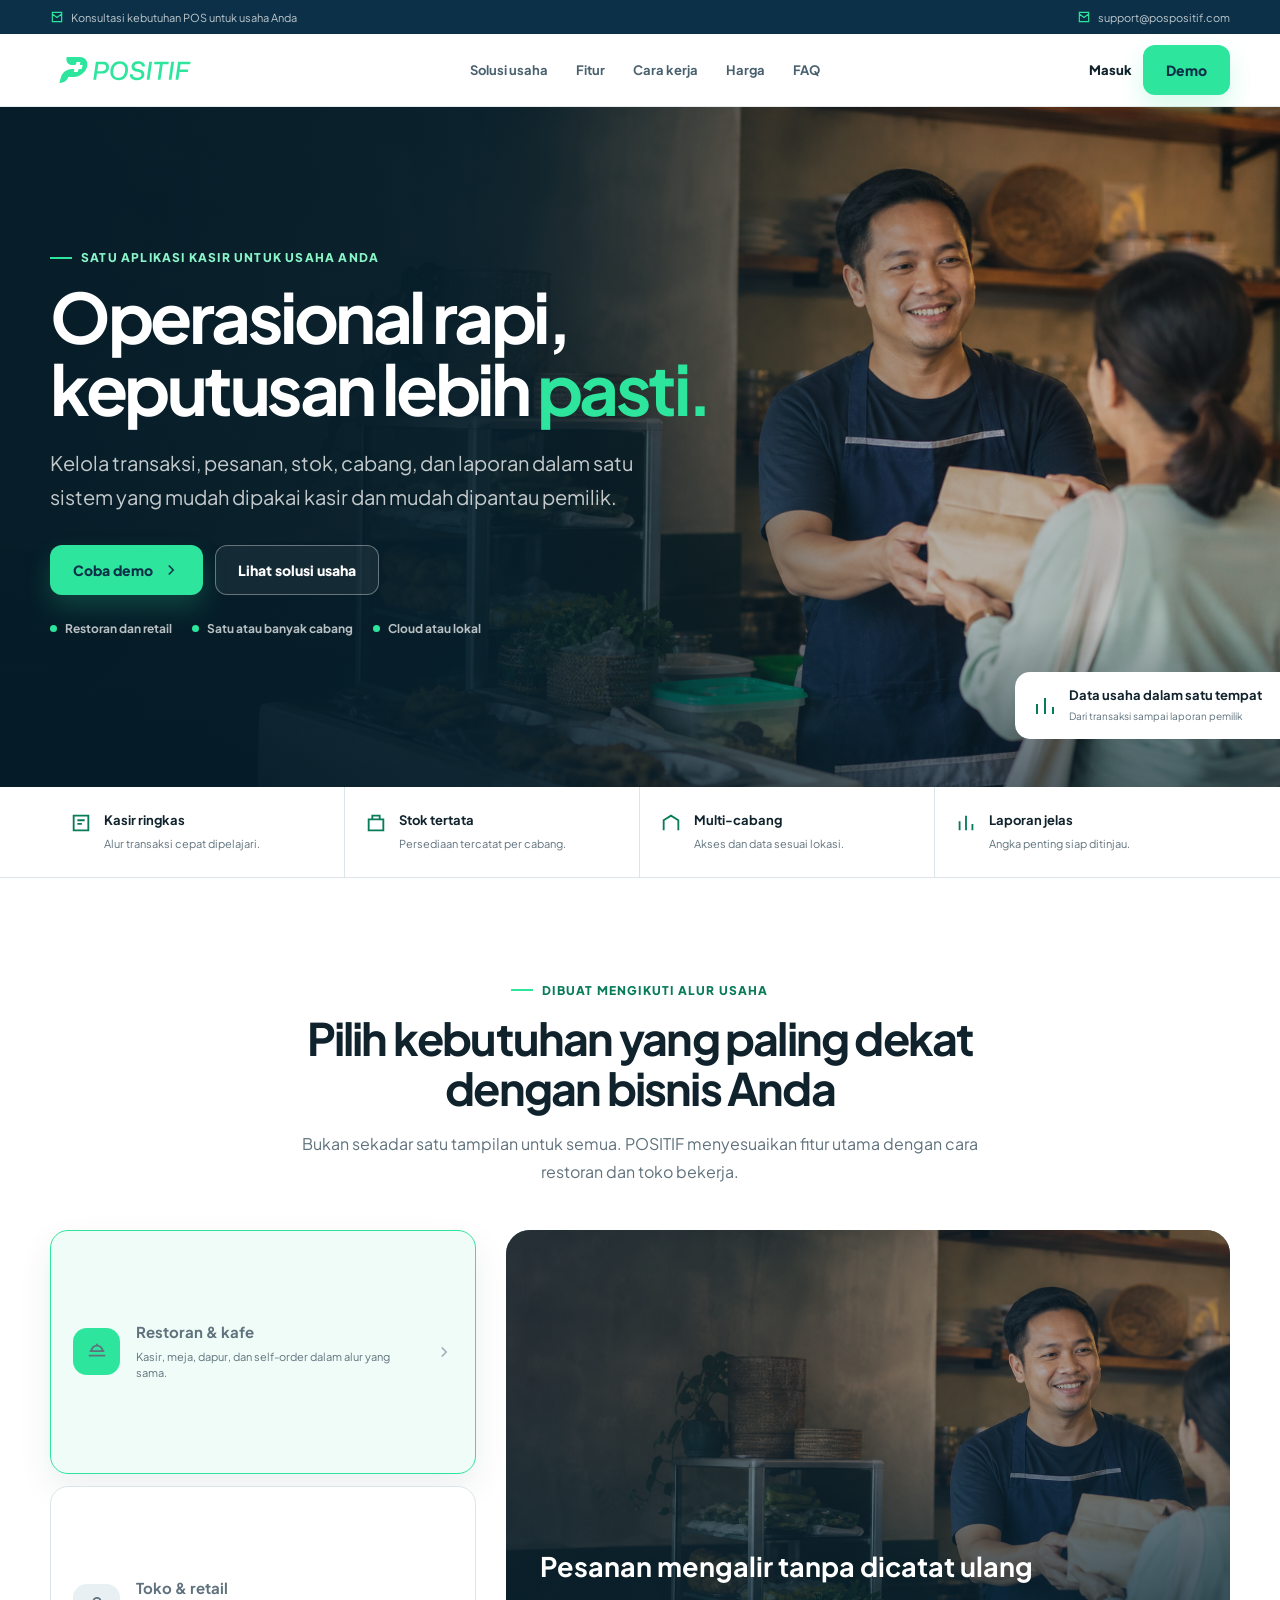
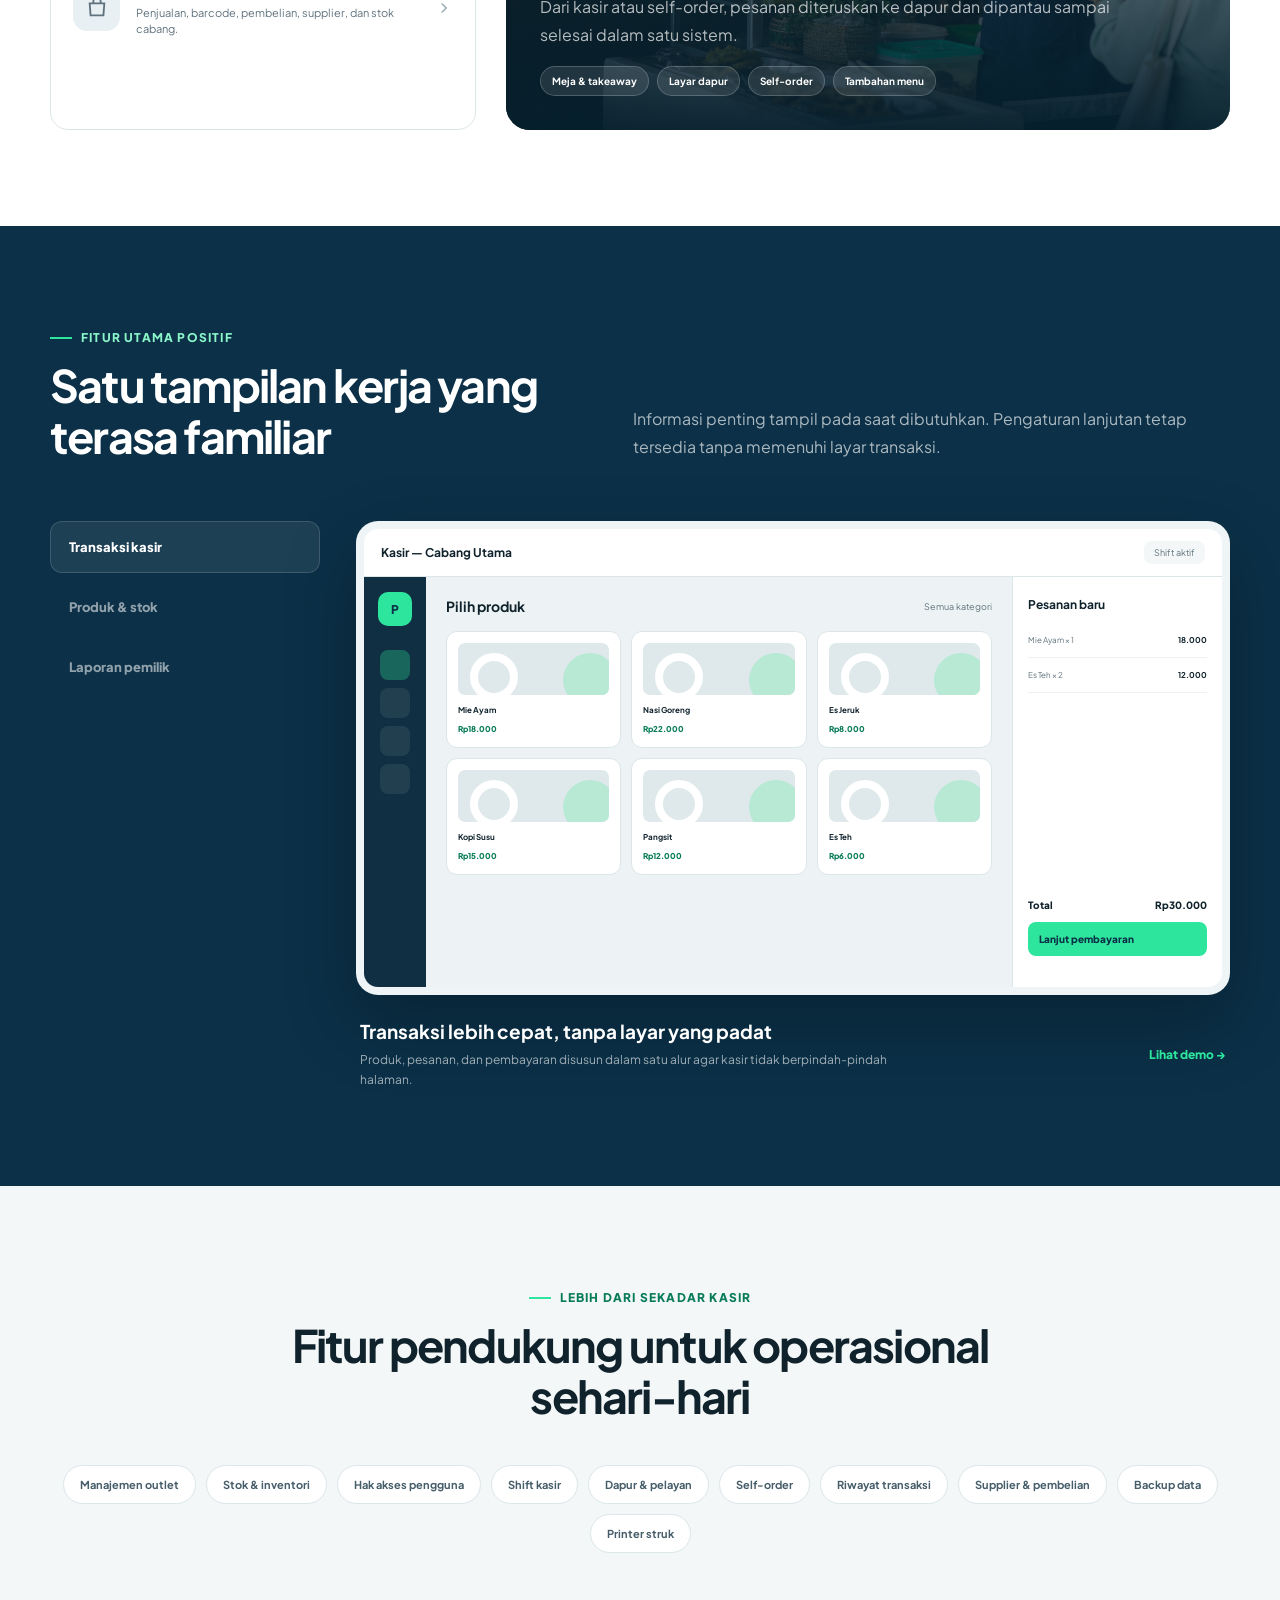
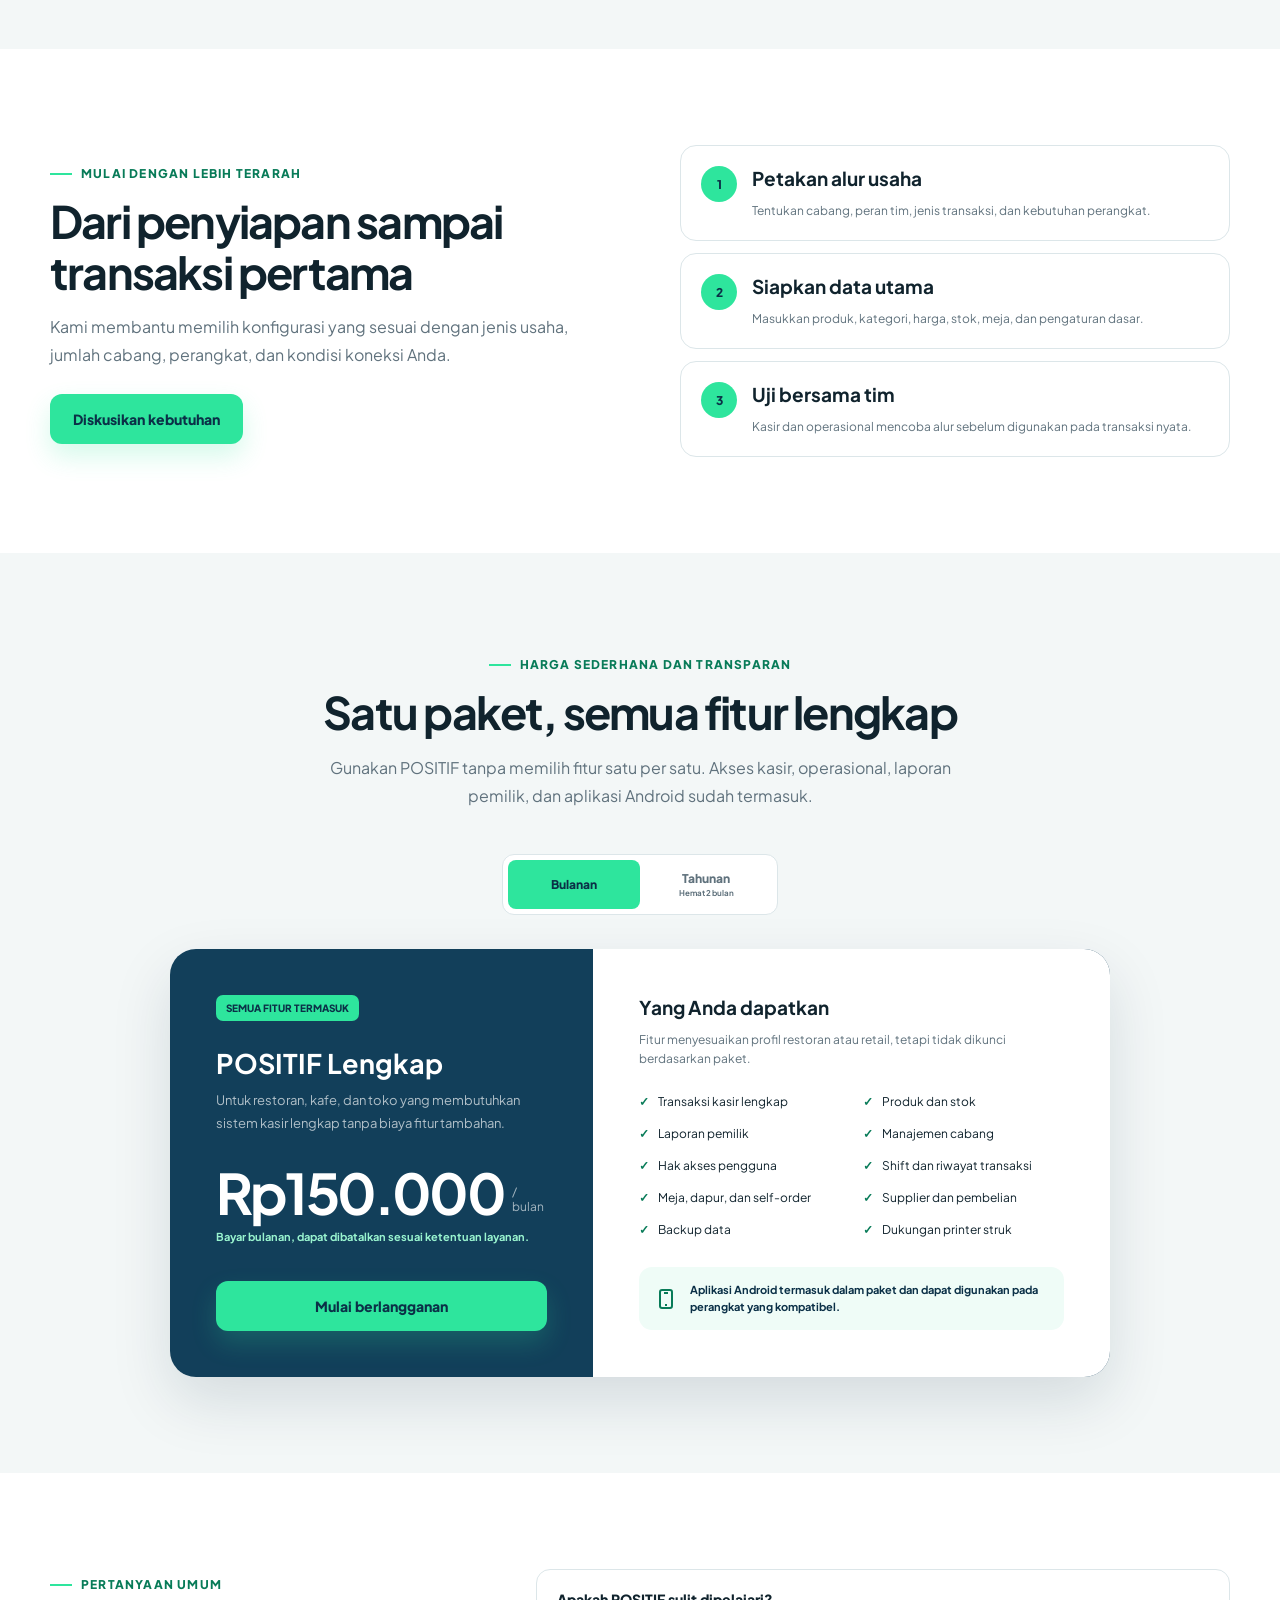
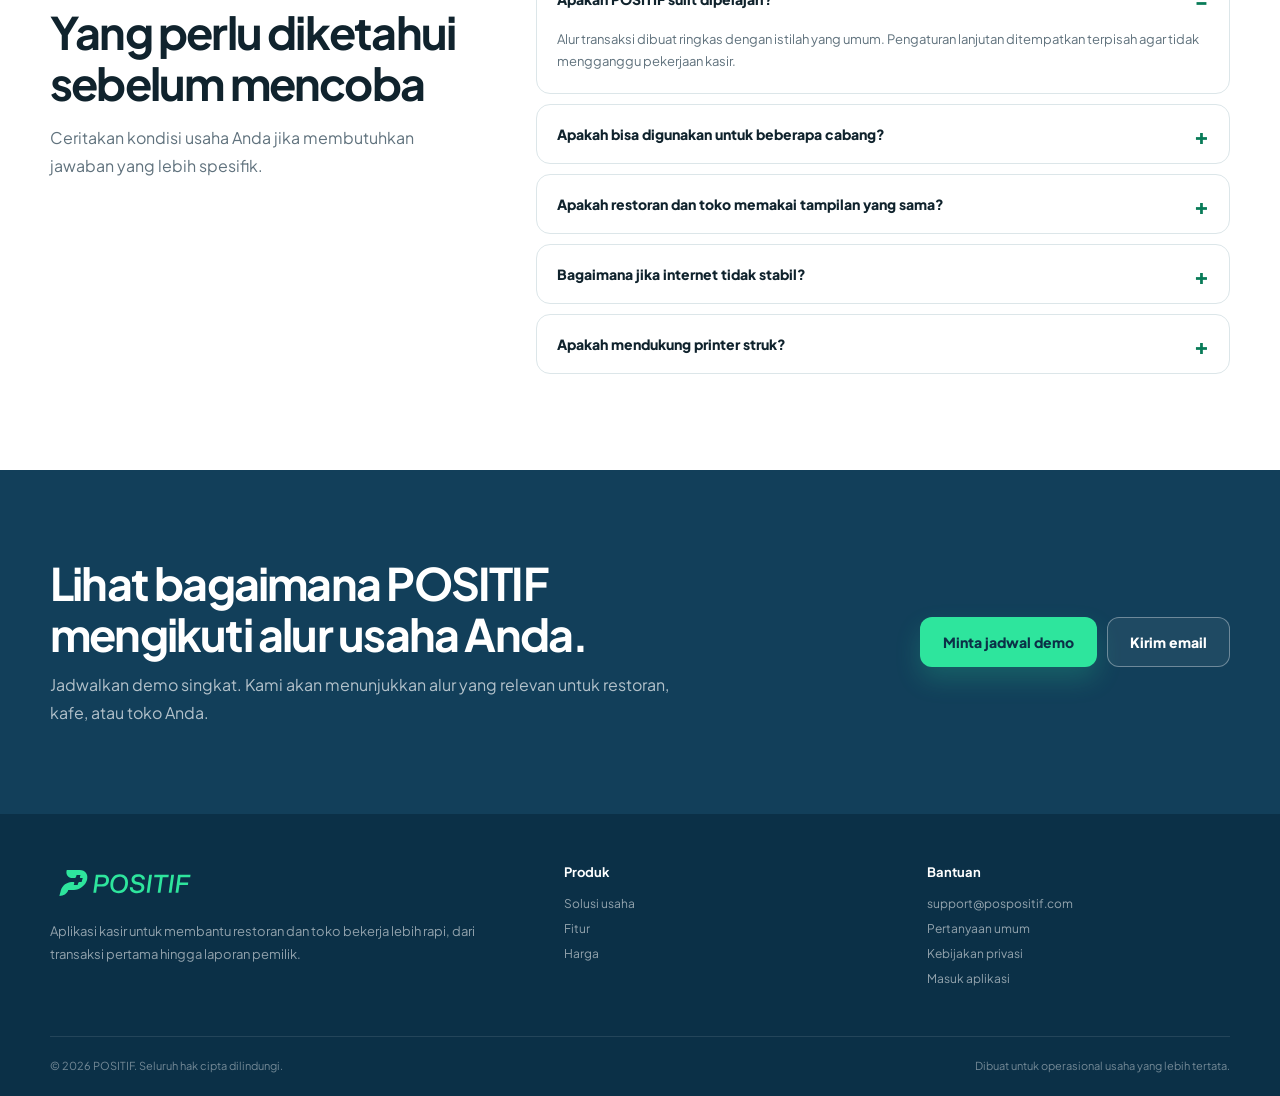
==== index.html @ 443dc582 "init" ====
<!doctype html>
<html lang="id" class="scroll-smooth">
  <head>
    <meta charset="UTF-8" />
    <meta name="viewport" content="width=device-width, initial-scale=1" />
    <title>POSITIF — Aplikasi Kasir untuk Restoran dan Toko</title>
    <meta name="description" content="Kelola transaksi, produk, stok, cabang, dan laporan usaha dengan POSITIF, aplikasi kasir yang ringkas untuk restoran dan retail." />
    <meta name="theme-color" content="#0b3047" />
    <link rel="icon" href="prototype/assets/logos/icon positif.svg" type="image/svg+xml" />
    <link rel="preconnect" href="https://fonts.googleapis.com" />
    <link rel="preconnect" href="https://fonts.gstatic.com" crossorigin />
    <link href="https://fonts.googleapis.com/css2?family=Plus+Jakarta+Sans:wght@400;500;600;700;800&display=swap" rel="stylesheet" />
    <style>
      :root { --navy:#123f5a; --navy-deep:#0b3047; --mint:#2ee59d; --mint-dark:#087b58; --ink:#10232d; --muted:#60727d; --line:#dce6e9; --soft:#f3f7f7; --white:#fff; --shadow:0 24px 60px rgba(7,42,62,.13); }
      * { box-sizing:border-box; }
      html { scroll-behavior:smooth; scroll-padding-top:86px; }
      body { margin:0; color:var(--ink); background:var(--white); font-family:"Plus Jakarta Sans",sans-serif; -webkit-font-smoothing:antialiased; }
      a { color:inherit; text-decoration:none; }
      button { color:inherit; font:inherit; }
      img,svg { display:block; }
      h1,h2,h3,p { margin-top:0; }
      .container { width:min(1180px,calc(100% - 40px)); margin-inline:auto; }
      .section { padding:96px 0; }
      .soft { background:var(--soft); }
      .eyebrow { display:inline-flex; align-items:center; gap:9px; margin:0 0 15px; color:var(--mint-dark); font-size:12px; font-weight:800; letter-spacing:.1em; text-transform:uppercase; }
      .eyebrow::before { width:22px; height:2px; background:var(--mint); content:""; }
      h1 { margin-bottom:22px; font-size:clamp(44px,5.4vw,72px); line-height:1.04; letter-spacing:-.05em; }
      h2 { margin-bottom:16px; font-size:clamp(31px,3.5vw,48px); line-height:1.13; letter-spacing:-.04em; }
      h3 { margin-bottom:9px; font-size:19px; line-height:1.35; }
      .lead { color:var(--muted); font-size:clamp(17px,2vw,20px); line-height:1.7; }
      .section-copy { max-width:680px; color:var(--muted); font-size:16px; line-height:1.75; }
      .section-head { margin-bottom:44px; }
      .section-head.center { max-width:760px; margin-inline:auto; text-align:center; }
      .section-head.center .section-copy { margin-inline:auto; }
      .button { display:inline-flex; min-height:50px; align-items:center; justify-content:center; gap:9px; padding:0 22px; border:1px solid transparent; border-radius:12px; cursor:pointer; font-size:14px; font-weight:800; transition:transform .2s,background .2s,border-color .2s; }
      .button:hover { transform:translateY(-2px); }
      .button-primary { color:var(--navy-deep); background:var(--mint); box-shadow:0 12px 26px rgba(46,229,157,.2); }
      .button-primary:hover { background:#59ecb4; }
      .button-outline { color:white; border-color:rgba(255,255,255,.35); background:rgba(255,255,255,.06); }
      .button-light { color:var(--navy-deep); background:white; border-color:var(--line); }
      .button svg { width:18px; height:18px; }
      .contact-bar { color:rgba(255,255,255,.74); background:var(--navy-deep); font-size:11px; }
      .contact-inner { display:flex; min-height:34px; align-items:center; justify-content:space-between; gap:18px; }
      .contact-inner span,.contact-inner a { display:flex; align-items:center; gap:7px; }
      .contact-inner svg { width:14px; height:14px; color:var(--mint); }
      .site-header { position:sticky; z-index:50; top:0; background:rgba(255,255,255,.96); border-bottom:1px solid rgba(18,63,90,.1); backdrop-filter:blur(14px); }
      .nav { display:flex; min-height:72px; align-items:center; justify-content:space-between; gap:26px; }
      .brand img { width:150px; }
      .nav-links { display:flex; align-items:center; gap:28px; color:#49616e; font-size:13px; font-weight:700; }
      .nav-links a:hover { color:var(--mint-dark); }
      .nav-actions { display:flex; align-items:center; gap:11px; }
      .nav-login { font-size:13px; font-weight:800; }
      .menu-toggle { display:none; padding:9px; border:0; background:transparent; cursor:pointer; }
      .menu-toggle svg { width:25px; height:25px; }
      .hero { position:relative; min-height:680px; overflow:hidden; color:white; background:var(--navy-deep); }
      .hero-media { position:absolute; inset:0; width:100%; height:100%; object-fit:cover; object-position:center; }
      .hero::before { position:absolute; z-index:1; inset:0; background:linear-gradient(90deg,rgba(5,28,40,.97) 0%,rgba(5,31,44,.89) 38%,rgba(5,31,44,.26) 73%,rgba(5,31,44,.1) 100%); content:""; }
      .hero::after { position:absolute; z-index:1; inset:auto 0 0; height:170px; background:linear-gradient(transparent,rgba(5,28,40,.52)); content:""; }
      .hero-inner { position:relative; z-index:2; display:flex; min-height:680px; align-items:center; }
      .hero-copy { max-width:680px; padding:76px 0 92px; }
      .hero .eyebrow { color:#8af5c9; }
      .hero h1 span { color:var(--mint); }
      .hero .lead { max-width:610px; color:rgba(255,255,255,.76); }
      .hero-actions { display:flex; flex-wrap:wrap; gap:12px; margin-top:31px; }
      .hero-notes { display:flex; flex-wrap:wrap; gap:20px; margin-top:26px; color:rgba(255,255,255,.72); font-size:12px; font-weight:700; }
      .hero-notes span { display:flex; align-items:center; gap:8px; }
      .hero-notes i { width:7px; height:7px; border-radius:50%; background:var(--mint); }
      .hero-float { position:absolute; z-index:3; right:0; bottom:48px; display:grid; min-width:255px; grid-template-columns:auto 1fr; align-items:center; gap:12px; padding:15px 18px; color:var(--ink); background:white; border-radius:15px 0 0 15px; box-shadow:var(--shadow); }
      .hero-float svg { width:24px; height:24px; color:var(--mint-dark); }
      .hero-float b { display:block; font-size:13px; }
      .hero-float small { color:var(--muted); font-size:10px; }
      .value-bar { border-bottom:1px solid var(--line); background:white; }
      .value-grid { display:grid; grid-template-columns:repeat(4,1fr); }
      .value { display:grid; grid-template-columns:auto 1fr; gap:12px; padding:25px 20px; border-right:1px solid var(--line); }
      .value:last-child { border-right:0; }
      .value svg { width:22px; height:22px; color:var(--mint-dark); }
      .value b { display:block; margin-bottom:3px; font-size:13px; }
      .value span { color:var(--muted); font-size:11px; line-height:1.45; }
      .merchant-layout { display:grid; grid-template-columns:.74fr 1.26fr; align-items:stretch; gap:30px; }
      .merchant-tabs { display:grid; gap:12px; }
      .merchant-tab { display:grid; grid-template-columns:auto 1fr auto; align-items:center; gap:16px; min-height:112px; padding:22px; border:1px solid var(--line); border-radius:18px; background:white; cursor:pointer; text-align:left; transition:.2s; }
      .merchant-tab:hover,.merchant-tab.active { border-color:var(--mint); box-shadow:0 14px 34px rgba(12,48,70,.08); }
      .merchant-tab.active { background:#effcf7; }
      .tab-icon { display:grid; width:47px; height:47px; place-items:center; border-radius:14px; color:var(--navy); background:#e8f0f3; }
      .merchant-tab.active .tab-icon { background:var(--mint); }
      .tab-icon svg { width:22px; height:22px; }
      .merchant-tab b { display:block; margin-bottom:5px; font-size:15px; }
      .merchant-tab span { color:var(--muted); font-size:11px; line-height:1.5; }
      .merchant-tab > svg { width:18px; height:18px; color:#9bacb4; }
      .merchant-visual { position:relative; min-height:500px; overflow:hidden; border-radius:24px; background:var(--navy-deep); }
      .merchant-visual img { width:100%; height:100%; object-fit:cover; opacity:.67; }
      .merchant-visual::after { position:absolute; inset:0; background:linear-gradient(0deg,rgba(5,31,44,.94),transparent 72%); content:""; }
      .merchant-caption { position:absolute; z-index:2; right:0; bottom:0; left:0; padding:34px; color:white; }
      .merchant-caption h3 { font-size:27px; }
      .merchant-caption p { max-width:620px; margin-bottom:18px; color:rgba(255,255,255,.7); line-height:1.7; }
      .tag-list { display:flex; flex-wrap:wrap; gap:8px; }
      .tag-list span { padding:8px 11px; border:1px solid rgba(255,255,255,.2); border-radius:99px; background:rgba(255,255,255,.1); font-size:10px; font-weight:700; }
      .showcase { color:white; background:var(--navy-deep); }
      .showcase .section-head { display:flex; align-items:end; justify-content:space-between; gap:50px; }
      .showcase .eyebrow { color:#8af5c9; }
      .showcase .section-copy { color:rgba(255,255,255,.66); }
      .showcase-grid { display:grid; grid-template-columns:270px 1fr; gap:36px; }
      .feature-nav { display:grid; align-content:start; gap:8px; }
      .feature-tab { padding:17px 18px; border:1px solid transparent; border-radius:12px; color:rgba(255,255,255,.55); background:transparent; cursor:pointer; font-size:13px; font-weight:800; text-align:left; }
      .feature-tab.active { color:white; border-color:rgba(255,255,255,.14); background:rgba(255,255,255,.08); }
      .app-window { overflow:hidden; color:var(--ink); background:#edf3f4; border:8px solid rgba(255,255,255,.13); border-radius:22px; box-shadow:0 28px 70px rgba(0,0,0,.25); }
      .app-top { display:flex; height:48px; align-items:center; justify-content:space-between; padding:0 17px; background:white; border-bottom:1px solid var(--line); }
      .app-top b { font-size:12px; }
      .app-top span { padding:6px 10px; color:var(--muted); background:var(--soft); border-radius:8px; font-size:9px; }
      .app-body { display:grid; min-height:410px; grid-template-columns:62px 1fr 210px; }
      .app-side { padding:15px 10px; background:#102f42; }
      .app-mark { display:grid; width:34px; height:34px; margin:0 auto 24px; place-items:center; border-radius:10px; color:var(--navy-deep); background:var(--mint); font-size:12px; font-weight:900; }
      .app-side i { display:block; width:30px; height:30px; margin:8px auto; border-radius:8px; background:rgba(255,255,255,.08); }
      .app-side i.active { background:rgba(46,229,157,.3); }
      .app-main { padding:20px; }
      .app-title { display:flex; align-items:center; justify-content:space-between; margin-bottom:16px; }
      .app-title b { font-size:14px; }
      .app-title small { color:var(--muted); font-size:9px; }
      .mini-cards { display:grid; grid-template-columns:repeat(3,1fr); gap:10px; }
      .mini-card { min-height:116px; padding:11px; background:white; border:1px solid var(--line); border-radius:11px; }
      .mini-thumb { position:relative; height:52px; margin-bottom:10px; overflow:hidden; border-radius:7px; background:#dfe9eb; }
      .mini-thumb::before,.mini-thumb::after { position:absolute; border-radius:50%; content:""; }
      .mini-thumb::before { width:54px; height:54px; right:-8px; top:10px; background:#b8e9d5; }
      .mini-thumb::after { width:32px; height:32px; left:12px; top:10px; border:8px solid #fff; }
      .mini-card b { display:block; font-size:8px; }
      .mini-card small { color:var(--mint-dark); font-size:8px; font-weight:800; }
      .app-cart { display:flex; flex-direction:column; padding:20px 15px; background:white; border-left:1px solid var(--line); }
      .app-cart h3 { font-size:12px; }
      .cart-row { display:flex; justify-content:space-between; padding:12px 0; border-bottom:1px solid #edf2f3; font-size:8px; }
      .cart-row span { color:var(--muted); }
      .app-total { margin-top:auto; }
      .app-total div { display:flex; justify-content:space-between; margin-bottom:11px; font-size:10px; font-weight:800; }
      .app-pay { padding:11px; border-radius:8px; color:var(--navy-deep); background:var(--mint); text-align:center; font-size:9px; font-weight:900; }
      .feature-summary { display:grid; grid-template-columns:1fr auto; align-items:center; gap:28px; padding:24px 4px 0; }
      .feature-summary h3 { margin:0; }
      .feature-summary p { max-width:580px; margin:5px 0 0; color:rgba(255,255,255,.62); font-size:12px; line-height:1.65; }
      .feature-summary a { color:var(--mint); font-size:12px; font-weight:800; }
      .feature-pills { display:flex; flex-wrap:wrap; justify-content:center; gap:10px; }
      .feature-pills span { padding:12px 16px; border:1px solid var(--line); border-radius:99px; color:#465e6a; background:white; font-size:11px; font-weight:700; }
      .workflow-grid { display:grid; grid-template-columns:1fr 1fr; align-items:center; gap:80px; }
      .workflow-cards { display:grid; gap:12px; }
      .workflow-card { display:grid; grid-template-columns:auto 1fr; gap:15px; padding:20px; border:1px solid var(--line); border-radius:16px; background:white; }
      .workflow-number { display:grid; width:36px; height:36px; place-items:center; border-radius:50%; color:var(--navy-deep); background:var(--mint); font-size:12px; font-weight:900; }
      .workflow-card p { margin:0; color:var(--muted); font-size:12px; line-height:1.6; }
      .workflow-copy .section-copy { margin-bottom:25px; }
      .billing-toggle { display:flex; width:max-content; margin:0 auto 34px; padding:5px; border:1px solid var(--line); border-radius:12px; background:white; }
      .billing-button { min-width:132px; padding:11px 17px; border:0; border-radius:8px; color:var(--muted); background:transparent; cursor:pointer; font-size:12px; font-weight:800; }
      .billing-button.active { color:var(--navy-deep); background:var(--mint); }
      .billing-button small { display:block; margin-top:2px; font-size:8px; font-weight:700; }
      .pricing-card { display:grid; max-width:940px; margin-inline:auto; grid-template-columns:.9fr 1.1fr; overflow:hidden; border-radius:26px; background:var(--navy); box-shadow:var(--shadow); }
      .pricing-main { padding:46px; color:white; }
      .package-label { display:inline-block; margin-bottom:24px; padding:7px 10px; border-radius:7px; color:var(--navy-deep); background:var(--mint); font-size:10px; font-weight:800; text-transform:uppercase; }
      .pricing-main h3 { margin-bottom:8px; font-size:27px; }
      .pricing-main > p { color:rgba(255,255,255,.67); font-size:13px; line-height:1.7; }
      .price { display:flex; align-items:end; gap:8px; margin:30px 0 8px; }
      .price strong { font-size:clamp(38px,5vw,56px); line-height:1; letter-spacing:-.05em; }
      .price span { padding-bottom:6px; color:rgba(255,255,255,.62); font-size:12px; }
      .price-note { min-height:20px; color:#99f4cf !important; font-size:11px !important; font-weight:700; }
      .pricing-main .button { width:100%; margin-top:22px; }
      .pricing-features { padding:46px; background:white; }
      .pricing-features h3 { font-size:19px; }
      .pricing-features > p { margin-bottom:24px; color:var(--muted); font-size:12px; line-height:1.65; }
      .package-list { display:grid; grid-template-columns:1fr 1fr; gap:14px 22px; padding:0; list-style:none; }
      .package-list li { display:flex; gap:9px; font-size:12px; line-height:1.5; }
      .package-list li::before { flex:none; color:var(--mint-dark); content:"✓"; font-weight:900; }
      .android-note { display:flex; align-items:center; gap:12px; margin-top:28px; padding:15px; border-radius:13px; color:var(--navy-deep); background:#effcf7; font-size:11px; font-weight:700; line-height:1.5; }
      .android-note svg { flex:none; width:24px; height:24px; color:var(--mint-dark); }
      .faq-layout { display:grid; grid-template-columns:.75fr 1.25fr; gap:70px; }
      .faq-list { display:grid; gap:10px; }
      details { border:1px solid var(--line); border-radius:14px; background:white; }
      summary { position:relative; padding:20px 52px 20px 20px; cursor:pointer; list-style:none; font-size:14px; font-weight:800; }
      summary::-webkit-details-marker { display:none; }
      summary::after { position:absolute; top:16px; right:20px; color:var(--mint-dark); content:"+"; font-size:22px; }
      details[open] summary::after { content:"−"; }
      details p { padding:0 20px 20px; margin:0; color:var(--muted); font-size:13px; line-height:1.75; }
      .cta { padding:88px 0; color:white; background:var(--navy); }
      .cta-inner { display:flex; align-items:center; justify-content:space-between; gap:52px; }
      .cta h2 { max-width:700px; margin-bottom:12px; }
      .cta p { max-width:620px; margin:0; color:rgba(255,255,255,.68); line-height:1.7; }
      .cta-actions { display:flex; flex:none; flex-wrap:wrap; gap:10px; }
      footer { padding:50px 0 24px; color:white; background:var(--navy-deep); }
      .footer-top { display:grid; grid-template-columns:1.2fr .8fr .8fr; gap:60px; padding-bottom:40px; }
      .footer-brand img { width:150px; }
      .footer-brand p { max-width:430px; margin:18px 0 0; color:rgba(255,255,255,.55); font-size:13px; line-height:1.75; }
      .footer-col b { display:block; margin-bottom:16px; font-size:13px; }
      .footer-col a { display:block; margin:10px 0; color:rgba(255,255,255,.56); font-size:12px; }
      .footer-col a:hover { color:var(--mint); }
      .footer-bottom { display:flex; justify-content:space-between; gap:24px; padding-top:22px; border-top:1px solid rgba(255,255,255,.1); color:rgba(255,255,255,.43); font-size:11px; }
      @media (max-width:960px) {
        .nav-links,.nav-actions { display:none; } .menu-toggle { display:block; }
        .nav-links.open { position:absolute; top:72px; right:0; left:0; display:grid; gap:0; padding:12px 20px 20px; background:white; border-bottom:1px solid var(--line); box-shadow:0 20px 30px rgba(7,42,62,.1); }
        .nav-links.open a { padding:13px 0; border-bottom:1px solid var(--line); }
        .hero::before { background:linear-gradient(90deg,rgba(5,28,40,.96),rgba(5,31,44,.63)); }
        .merchant-layout,.showcase-grid,.workflow-grid,.faq-layout { grid-template-columns:1fr; }
        .merchant-tabs { grid-template-columns:repeat(2,1fr); } .merchant-tab { min-height:132px; grid-template-columns:auto 1fr; } .merchant-tab > svg { display:none; }
        .showcase .section-head { display:block; } .feature-nav { grid-template-columns:repeat(3,1fr); } .feature-tab { text-align:center; }
        .pricing-card { grid-template-columns:1fr; }
        .workflow-grid,.faq-layout { gap:38px; } .cta-inner { align-items:flex-start; flex-direction:column; }
      }
      @media (max-width:700px) {
        .container { width:min(100% - 28px,1180px); } .contact-inner { justify-content:center; } .contact-inner > span { display:none; } .section { padding:72px 0; } h1 { font-size:41px; }
        .hero,.hero-inner { min-height:650px; } .hero-media { object-position:66% center; } .hero::before { background:linear-gradient(90deg,rgba(5,28,40,.97),rgba(5,31,44,.8)); } .hero-copy { padding:68px 0 105px; }
        .hero-actions,.hero-actions .button { width:100%; } .hero-float { right:14px; bottom:18px; min-width:0; border-radius:14px; }
        .value-grid { grid-template-columns:1fr 1fr; } .value:nth-child(2) { border-right:0; } .value:nth-child(-n+2) { border-bottom:1px solid var(--line); }
        .merchant-tabs { grid-template-columns:1fr; } .merchant-tab { min-height:0; } .merchant-visual { min-height:430px; } .merchant-caption { padding:25px; }
        .feature-nav { display:flex; overflow-x:auto; padding-bottom:5px; } .feature-tab { flex:none; }
        .app-body { min-height:355px; grid-template-columns:50px 1fr; } .app-cart { display:none; } .app-main { padding:14px; } .mini-cards { grid-template-columns:repeat(2,1fr); } .mini-card:nth-child(n+5) { display:none; }
        .feature-summary { grid-template-columns:1fr; gap:12px; } .pricing-main,.pricing-features { padding:28px; } .package-list { grid-template-columns:1fr; } .billing-button { min-width:124px; }
        .cta-actions,.cta-actions .button { width:100%; } .footer-top { grid-template-columns:1fr 1fr; gap:34px; } .footer-brand { grid-column:1/-1; } .footer-bottom { flex-direction:column; }
      }
      @media (prefers-reduced-motion:reduce) { html { scroll-behavior:auto; } .button { transition:none; } }
    </style>
  </head>
  <body>
    <div class="contact-bar"><div class="container contact-inner"><span><svg viewBox="0 0 24 24" fill="none" stroke="currentColor" stroke-width="2"><path d="M4 4h16v16H4zM4 7l8 6 8-6" /></svg>Konsultasi kebutuhan POS untuk usaha Anda</span><a href="mailto:support@pospositif.com"><svg viewBox="0 0 24 24" fill="none" stroke="currentColor" stroke-width="2"><path d="M4 4h16v16H4zM4 7l8 6 8-6" /></svg>support@pospositif.com</a></div></div>
    <header class="site-header"><div class="container nav"><a class="brand" href="index.html" aria-label="POSITIF, kembali ke beranda"><img src="prototype/assets/logos/positif horizontal.svg" alt="POSITIF" /></a><nav class="nav-links" id="mainNav" aria-label="Navigasi utama"><a href="index.html#solusi">Solusi usaha</a><a href="features.html">Fitur</a><a href="index.html#cara-kerja">Cara kerja</a><a href="pricing.html">Harga</a><a href="index.html#faq">FAQ</a></nav><div class="nav-actions"><a class="nav-login" href="https://pos.povstudio.id/login">Masuk</a><a class="button button-primary" href="#kontak">Demo</a></div><button class="menu-toggle" id="menuToggle" type="button" aria-label="Buka menu" aria-expanded="false"><svg viewBox="0 0 24 24" fill="none" stroke="currentColor" stroke-width="2"><path d="M4 7h16M4 12h16M4 17h16" /></svg></button></div></header>
    <main>
      <section class="hero" id="beranda"><img class="hero-media" src="assets/positif-hero-merchant.png" alt="Pemilik usaha melayani pelanggan" /><div class="container hero-inner"><div class="hero-copy"><p class="eyebrow">Satu aplikasi kasir untuk usaha Anda</p><h1>Operasional rapi, keputusan lebih <span>pasti.</span></h1><p class="lead">Kelola transaksi, pesanan, stok, cabang, dan laporan dalam satu sistem yang mudah dipakai kasir dan mudah dipantau pemilik.</p><div class="hero-actions"><a class="button button-primary" href="#kontak">Coba demo <svg viewBox="0 0 24 24" fill="none" stroke="currentColor" stroke-width="2"><path d="m9 18 6-6-6-6" /></svg></a><a class="button button-outline" href="#solusi">Lihat solusi usaha</a></div><div class="hero-notes"><span><i></i>Restoran dan retail</span><span><i></i>Satu atau banyak cabang</span><span><i></i>Cloud atau lokal</span></div></div></div><div class="hero-float"><svg viewBox="0 0 24 24" fill="none" stroke="currentColor" stroke-width="2"><path d="M4 20V10M12 20V4M20 20v-7" /></svg><div><b>Data usaha dalam satu tempat</b><small>Dari transaksi sampai laporan pemilik</small></div></div></section>
      <section class="value-bar"><div class="container value-grid"><div class="value"><svg viewBox="0 0 24 24" fill="none" stroke="currentColor" stroke-width="2"><path d="M4 4h16v16H4zM8 9h8M8 13h5" /></svg><div><b>Kasir ringkas</b><span>Alur transaksi cepat dipelajari.</span></div></div><div class="value"><svg viewBox="0 0 24 24" fill="none" stroke="currentColor" stroke-width="2"><path d="M4 8h16v12H4zM8 8V4h8v4" /></svg><div><b>Stok tertata</b><span>Persediaan tercatat per cabang.</span></div></div><div class="value"><svg viewBox="0 0 24 24" fill="none" stroke="currentColor" stroke-width="2"><path d="M4 20V9l8-5 8 5v11" /></svg><div><b>Multi-cabang</b><span>Akses dan data sesuai lokasi.</span></div></div><div class="value"><svg viewBox="0 0 24 24" fill="none" stroke="currentColor" stroke-width="2"><path d="M5 20V10M12 20V4M19 20v-7" /></svg><div><b>Laporan jelas</b><span>Angka penting siap ditinjau.</span></div></div></div></section>
      <section class="section" id="solusi"><div class="container"><div class="section-head center"><p class="eyebrow">Dibuat mengikuti alur usaha</p><h2>Pilih kebutuhan yang paling dekat dengan bisnis Anda</h2><p class="section-copy">Bukan sekadar satu tampilan untuk semua. POSITIF menyesuaikan fitur utama dengan cara restoran dan toko bekerja.</p></div><div class="merchant-layout"><div class="merchant-tabs"><button class="merchant-tab active" type="button" data-merchant="restaurant"><span class="tab-icon"><svg viewBox="0 0 24 24" fill="none" stroke="currentColor" stroke-width="2"><path d="M4 11h16M6 11a6 6 0 0 1 12 0M3 16h18M12 5V3" /></svg></span><span><b>Restoran & kafe</b>Kasir, meja, dapur, dan self-order dalam alur yang sama.</span><svg viewBox="0 0 24 24" fill="none" stroke="currentColor" stroke-width="2"><path d="m9 18 6-6-6-6" /></svg></button><button class="merchant-tab" type="button" data-merchant="retail"><span class="tab-icon"><svg viewBox="0 0 24 24" fill="none" stroke="currentColor" stroke-width="2"><path d="M4 7h16l-1 13H5L4 7ZM8 7V5a4 4 0 0 1 8 0v2" /></svg></span><span><b>Toko & retail</b>Penjualan, barcode, pembelian, supplier, dan stok cabang.</span><svg viewBox="0 0 24 24" fill="none" stroke="currentColor" stroke-width="2"><path d="m9 18 6-6-6-6" /></svg></button></div><div class="merchant-visual"><img src="assets/positif-hero-merchant.png" alt="Operasional restoran" /><div class="merchant-caption"><h3 id="merchantTitle">Pesanan mengalir tanpa dicatat ulang</h3><p id="merchantCopy">Dari kasir atau self-order, pesanan diteruskan ke dapur dan dipantau sampai selesai dalam satu sistem.</p><div class="tag-list" id="merchantTags"><span>Meja & takeaway</span><span>Layar dapur</span><span>Self-order</span><span>Tambahan menu</span></div></div></div></div></div></section>
      <section class="section showcase" id="fitur"><div class="container"><div class="section-head"><div><p class="eyebrow">Fitur utama POSITIF</p><h2>Satu tampilan kerja yang terasa familiar</h2></div><p class="section-copy">Informasi penting tampil pada saat dibutuhkan. Pengaturan lanjutan tetap tersedia tanpa memenuhi layar transaksi.</p></div><div class="showcase-grid"><div class="feature-nav"><button class="feature-tab active" type="button" data-feature="Kasir">Transaksi kasir</button><button class="feature-tab" type="button" data-feature="Stok">Produk & stok</button><button class="feature-tab" type="button" data-feature="Laporan">Laporan pemilik</button></div><div><div class="app-window"><div class="app-top"><b id="appTitle">Kasir — Cabang Utama</b><span>Shift aktif</span></div><div class="app-body"><aside class="app-side"><div class="app-mark">P</div><i class="active"></i><i></i><i></i><i></i></aside><div class="app-main"><div class="app-title"><b id="panelTitle">Pilih produk</b><small id="panelMeta">Semua kategori</small></div><div class="mini-cards"><div class="mini-card"><div class="mini-thumb"></div><b>Mie Ayam</b><small>Rp18.000</small></div><div class="mini-card"><div class="mini-thumb"></div><b>Nasi Goreng</b><small>Rp22.000</small></div><div class="mini-card"><div class="mini-thumb"></div><b>Es Jeruk</b><small>Rp8.000</small></div><div class="mini-card"><div class="mini-thumb"></div><b>Kopi Susu</b><small>Rp15.000</small></div><div class="mini-card"><div class="mini-thumb"></div><b>Pangsit</b><small>Rp12.000</small></div><div class="mini-card"><div class="mini-thumb"></div><b>Es Teh</b><small>Rp6.000</small></div></div></div><aside class="app-cart"><h3>Pesanan baru</h3><div class="cart-row"><span>Mie Ayam × 1</span><b>18.000</b></div><div class="cart-row"><span>Es Teh × 2</span><b>12.000</b></div><div class="app-total"><div><span>Total</span><span>Rp30.000</span></div><div class="app-pay">Lanjut pembayaran</div></div></aside></div></div><div class="feature-summary"><div><h3 id="featureTitle">Transaksi lebih cepat, tanpa layar yang padat</h3><p id="featureCopy">Produk, pesanan, dan pembayaran disusun dalam satu alur agar kasir tidak berpindah-pindah halaman.</p></div><a href="#kontak">Lihat demo →</a></div></div></div></div></section>
      <section class="section soft"><div class="container"><div class="section-head center"><p class="eyebrow">Lebih dari sekadar kasir</p><h2>Fitur pendukung untuk operasional sehari-hari</h2></div><div class="feature-pills"><span>Manajemen outlet</span><span>Stok & inventori</span><span>Hak akses pengguna</span><span>Shift kasir</span><span>Dapur & pelayan</span><span>Self-order</span><span>Riwayat transaksi</span><span>Supplier & pembelian</span><span>Backup data</span><span>Printer struk</span></div></div></section>
      <section class="section" id="cara-kerja"><div class="container workflow-grid"><div class="workflow-copy"><p class="eyebrow">Mulai dengan lebih terarah</p><h2>Dari penyiapan sampai transaksi pertama</h2><p class="section-copy">Kami membantu memilih konfigurasi yang sesuai dengan jenis usaha, jumlah cabang, perangkat, dan kondisi koneksi Anda.</p><a class="button button-primary" href="#kontak">Diskusikan kebutuhan</a></div><div class="workflow-cards"><article class="workflow-card"><div class="workflow-number">1</div><div><h3>Petakan alur usaha</h3><p>Tentukan cabang, peran tim, jenis transaksi, dan kebutuhan perangkat.</p></div></article><article class="workflow-card"><div class="workflow-number">2</div><div><h3>Siapkan data utama</h3><p>Masukkan produk, kategori, harga, stok, meja, dan pengaturan dasar.</p></div></article><article class="workflow-card"><div class="workflow-number">3</div><div><h3>Uji bersama tim</h3><p>Kasir dan operasional mencoba alur sebelum digunakan pada transaksi nyata.</p></div></article></div></div></section>
      <section class="section soft" id="paket"><div class="container"><div class="section-head center"><p class="eyebrow">Harga sederhana dan transparan</p><h2>Satu paket, semua fitur lengkap</h2><p class="section-copy">Gunakan POSITIF tanpa memilih fitur satu per satu. Akses kasir, operasional, laporan pemilik, dan aplikasi Android sudah termasuk.</p></div><div class="billing-toggle" role="group" aria-label="Pilih periode pembayaran"><button class="billing-button active" type="button" data-billing="monthly">Bulanan</button><button class="billing-button" type="button" data-billing="yearly">Tahunan<small>Hemat 2 bulan</small></button></div><article class="pricing-card"><div class="pricing-main"><span class="package-label">Semua fitur termasuk</span><h3>POSITIF Lengkap</h3><p>Untuk restoran, kafe, dan toko yang membutuhkan sistem kasir lengkap tanpa biaya fitur tambahan.</p><div class="price"><strong id="priceValue">Rp150.000</strong><span id="pricePeriod">/ bulan</span></div><p class="price-note" id="priceNote">Bayar bulanan, dapat dibatalkan sesuai ketentuan layanan.</p><a class="button button-primary" id="pricingCta" href="mailto:support@pospositif.com?subject=Berlangganan%20POSITIF%20Bulanan">Mulai berlangganan</a></div><div class="pricing-features"><h3>Yang Anda dapatkan</h3><p>Fitur menyesuaikan profil restoran atau retail, tetapi tidak dikunci berdasarkan paket.</p><ul class="package-list"><li>Transaksi kasir lengkap</li><li>Produk dan stok</li><li>Laporan pemilik</li><li>Manajemen cabang</li><li>Hak akses pengguna</li><li>Shift dan riwayat transaksi</li><li>Meja, dapur, dan self-order</li><li>Supplier dan pembelian</li><li>Backup data</li><li>Dukungan printer struk</li></ul><div class="android-note"><svg viewBox="0 0 24 24" fill="none" stroke="currentColor" stroke-width="2"><rect x="6" y="3" width="12" height="18" rx="2" /><path d="M10 6h4M11 18h2" /></svg><span>Aplikasi Android termasuk dalam paket dan dapat digunakan pada perangkat yang kompatibel.</span></div></div></article></div></section>
      <section class="section" id="faq"><div class="container faq-layout"><div><p class="eyebrow">Pertanyaan umum</p><h2>Yang perlu diketahui sebelum mencoba</h2><p class="section-copy">Ceritakan kondisi usaha Anda jika membutuhkan jawaban yang lebih spesifik.</p></div><div class="faq-list"><details open><summary>Apakah POSITIF sulit dipelajari?</summary><p>Alur transaksi dibuat ringkas dengan istilah yang umum. Pengaturan lanjutan ditempatkan terpisah agar tidak mengganggu pekerjaan kasir.</p></details><details><summary>Apakah bisa digunakan untuk beberapa cabang?</summary><p>Bisa. Produk, stok, pengguna, transaksi, dan laporan dapat dikelola sesuai cabang.</p></details><details><summary>Apakah restoran dan toko memakai tampilan yang sama?</summary><p>Fondasi sistemnya sama, tetapi fitur utama menyesuaikan jenis usaha. Restoran memiliki meja dan dapur, sedangkan retail berfokus pada barcode, stok, dan pembelian.</p></details><details><summary>Bagaimana jika internet tidak stabil?</summary><p>Tersedia pilihan cloud dan offline desktop. Konfigurasi terbaik ditentukan berdasarkan cara operasional dan perangkat yang digunakan.</p></details><details><summary>Apakah mendukung printer struk?</summary><p>Ya, pada perangkat dan konfigurasi yang kompatibel. Model printer sebaiknya diperiksa saat sesi konsultasi.</p></details></div></div></section>
      <section class="cta" id="kontak"><div class="container cta-inner"><div><h2>Lihat bagaimana POSITIF mengikuti alur usaha Anda.</h2><p>Jadwalkan demo singkat. Kami akan menunjukkan alur yang relevan untuk restoran, kafe, atau toko Anda.</p></div><div class="cta-actions"><a class="button button-primary" href="mailto:support@pospositif.com?subject=Permintaan%20Demo%20POSITIF">Minta jadwal demo</a><a class="button button-outline" href="mailto:support@pospositif.com">Kirim email</a></div></div></section>
    </main>
    <footer><div class="container"><div class="footer-top"><div class="footer-brand"><img src="prototype/assets/logos/positif horizontal.svg" alt="POSITIF" /><p>Aplikasi kasir untuk membantu restoran dan toko bekerja lebih rapi, dari transaksi pertama hingga laporan pemilik.</p></div><div class="footer-col"><b>Produk</b><a href="index.html#solusi">Solusi usaha</a><a href="features.html">Fitur</a><a href="pricing.html">Harga</a></div><div class="footer-col"><b>Bantuan</b><a href="mailto:support@pospositif.com">support@pospositif.com</a><a href="index.html#faq">Pertanyaan umum</a><a href="privacy.html">Kebijakan privasi</a><a href="https://pos.povstudio.id/login">Masuk aplikasi</a></div></div><div class="footer-bottom"><span>© 2026 POSITIF. Seluruh hak cipta dilindungi.</span><span>Dibuat untuk operasional usaha yang lebih tertata.</span></div></div></footer>
    <script>
      const menuToggle = document.getElementById('menuToggle')
      const mainNav = document.getElementById('mainNav')
      menuToggle.addEventListener('click', () => { const isOpen = mainNav.classList.toggle('open'); menuToggle.setAttribute('aria-expanded', String(isOpen)) })
      mainNav.addEventListener('click', () => { mainNav.classList.remove('open'); menuToggle.setAttribute('aria-expanded', 'false') })
      const merchantContent = { restaurant: { title:'Pesanan mengalir tanpa dicatat ulang', copy:'Dari kasir atau self-order, pesanan diteruskan ke dapur dan dipantau sampai selesai dalam satu sistem.', tags:['Meja & takeaway','Layar dapur','Self-order','Tambahan menu'] }, retail: { title:'Stok bergerak bersama transaksi', copy:'Penjualan, penerimaan barang, dan penyesuaian stok tercatat berdasarkan cabang agar jumlah persediaan lebih mudah ditelusuri.', tags:['Barcode','Stok cabang','Supplier','Pembelian barang'] } }
      document.querySelectorAll('.merchant-tab').forEach((tab) => tab.addEventListener('click', () => { document.querySelectorAll('.merchant-tab').forEach((item) => item.classList.remove('active')); tab.classList.add('active'); const data=merchantContent[tab.dataset.merchant]; document.getElementById('merchantTitle').textContent=data.title; document.getElementById('merchantCopy').textContent=data.copy; document.getElementById('merchantTags').innerHTML=data.tags.map((tag)=>`<span>${tag}</span>`).join('') }))
      const featureContent = { Kasir:['Kasir — Cabang Utama','Pilih produk','Semua kategori','Transaksi lebih cepat, tanpa layar yang padat','Produk, pesanan, dan pembayaran disusun dalam satu alur agar kasir tidak berpindah-pindah halaman.'], Stok:['Inventori — Cabang Utama','Stok produk','Diperbarui hari ini','Stok per cabang lebih mudah ditelusuri','Lihat jumlah tersedia, batas minimum, dan riwayat perubahan dari satu halaman yang terarah.'], Laporan:['Laporan — Semua Cabang','Ringkasan penjualan','Periode bulan ini','Angka penting siap untuk keputusan','Tinjau penjualan bersih, metode pembayaran, produk terlaris, dan performa cabang tanpa menghitung ulang.'] }
      document.querySelectorAll('.feature-tab').forEach((tab) => tab.addEventListener('click', () => { document.querySelectorAll('.feature-tab').forEach((item) => item.classList.remove('active')); tab.classList.add('active'); const data=featureContent[tab.dataset.feature]; ['appTitle','panelTitle','panelMeta','featureTitle','featureCopy'].forEach((id,index)=>document.getElementById(id).textContent=data[index]) }))
      const billingContent = { monthly:{ value:'Rp150.000', period:'/ bulan', note:'Bayar bulanan, dapat dibatalkan sesuai ketentuan layanan.', subject:'Berlangganan POSITIF Bulanan' }, yearly:{ value:'Rp1.500.000', period:'/ tahun', note:'Setara Rp125.000 per bulan — hemat Rp300.000 setahun.', subject:'Berlangganan POSITIF Tahunan' } }
      document.querySelectorAll('.billing-button').forEach((button) => button.addEventListener('click', () => { document.querySelectorAll('.billing-button').forEach((item) => item.classList.remove('active')); button.classList.add('active'); const data=billingContent[button.dataset.billing]; document.getElementById('priceValue').textContent=data.value; document.getElementById('pricePeriod').textContent=data.period; document.getElementById('priceNote').textContent=data.note; document.getElementById('pricingCta').href=`mailto:support@pospositif.com?subject=${encodeURIComponent(data.subject)}` }))
    </script>
  </body>
</html>
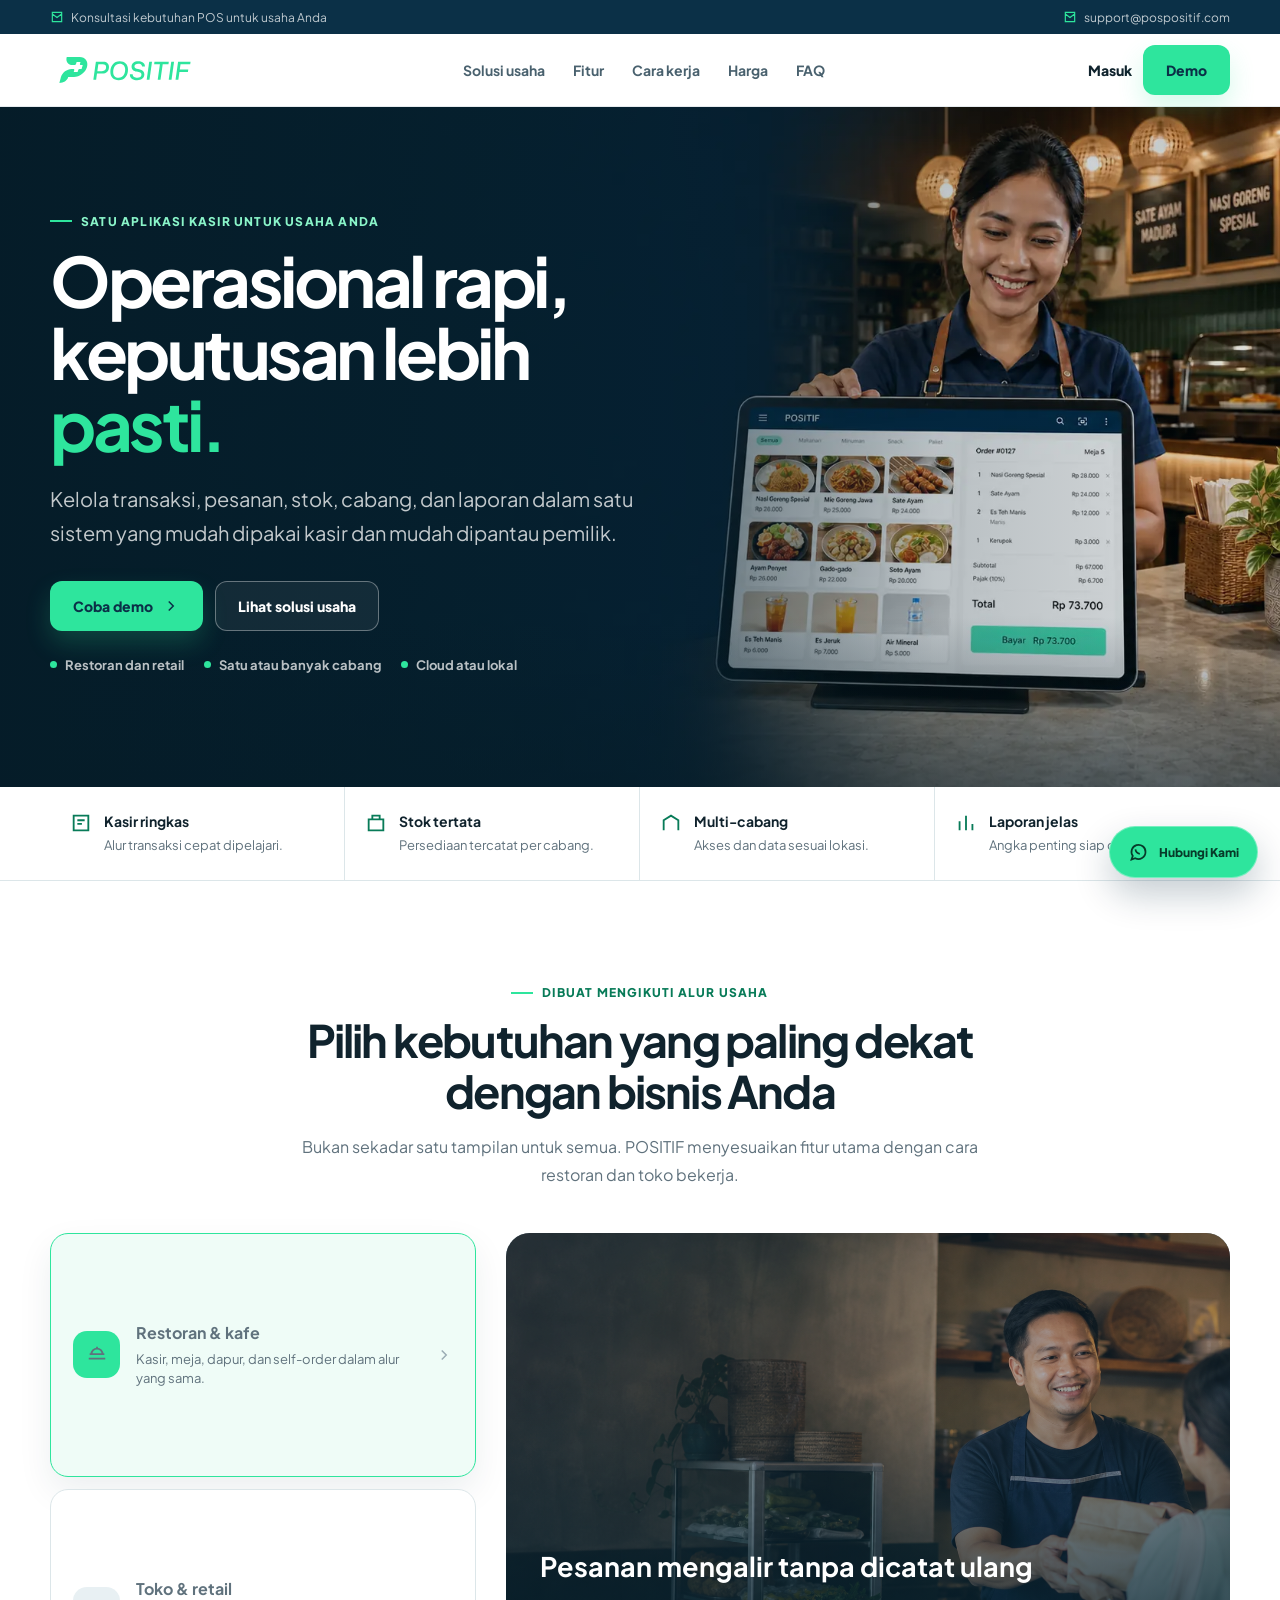
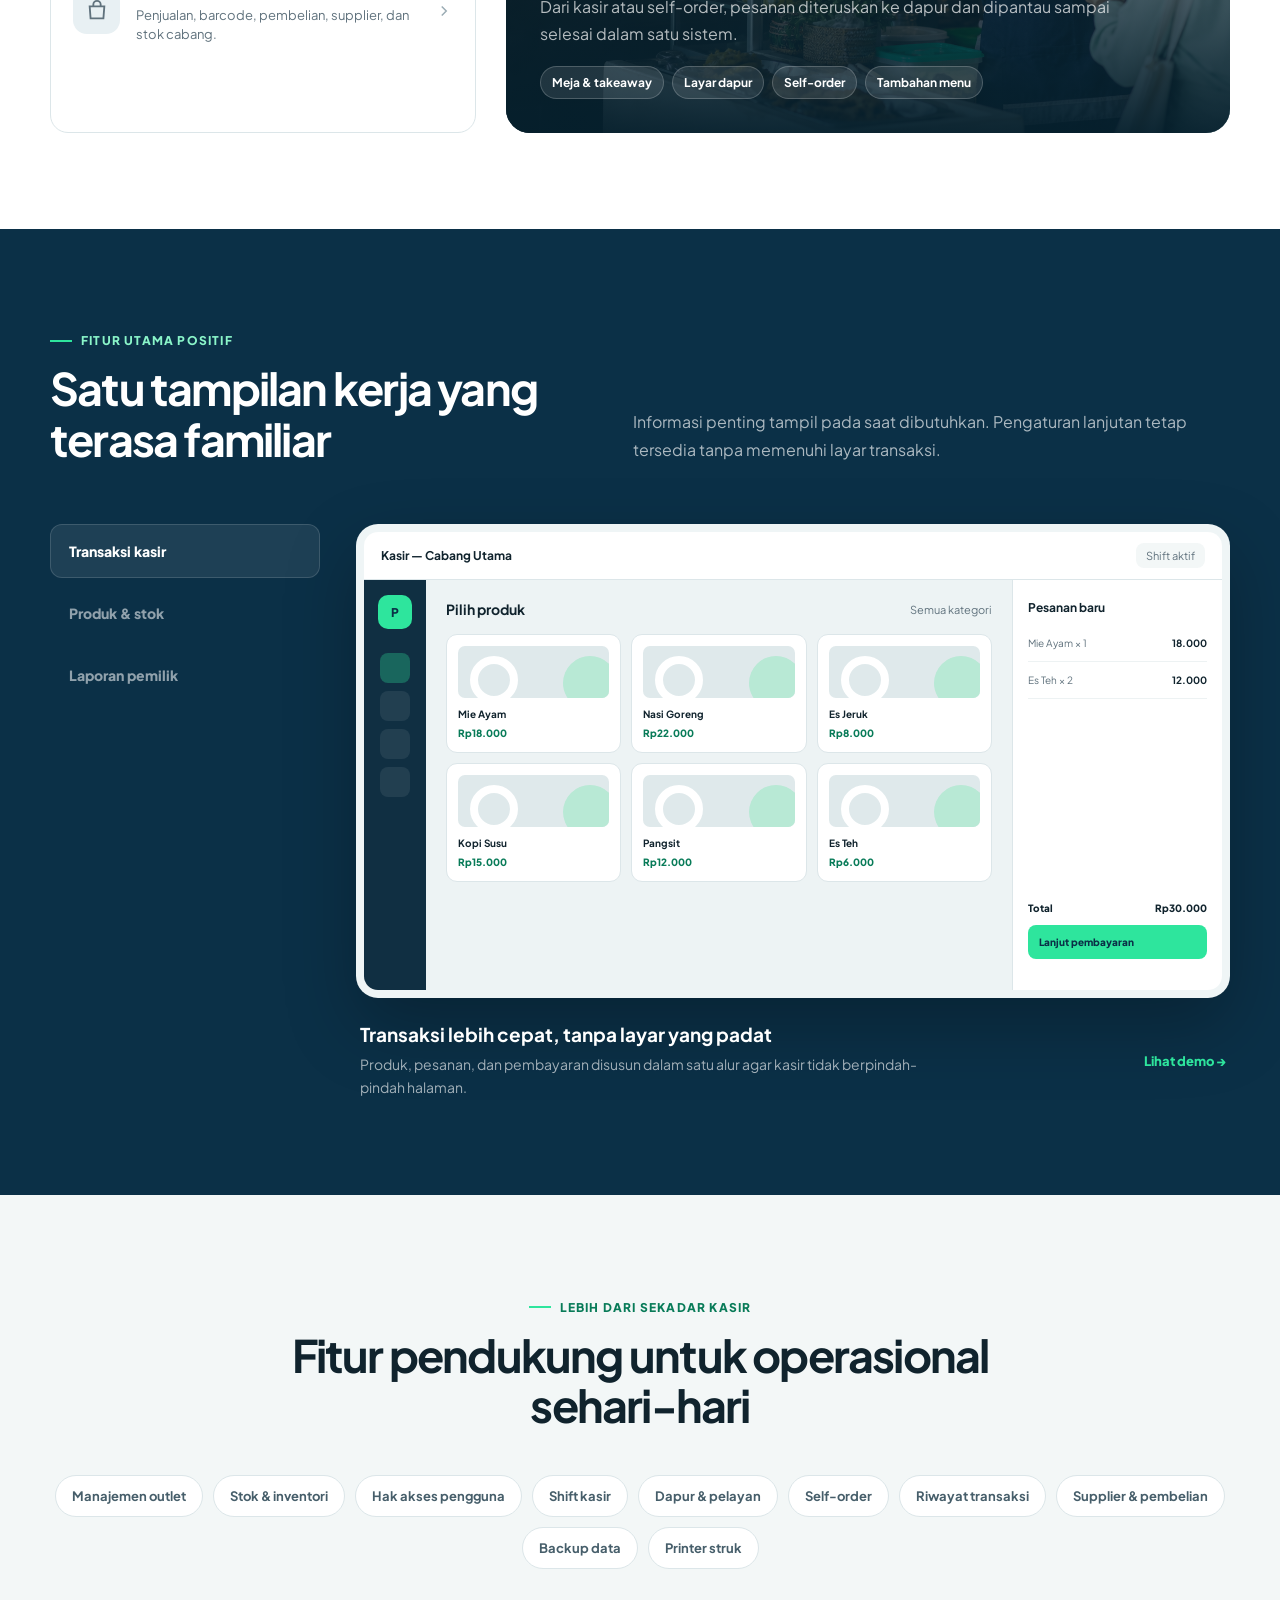
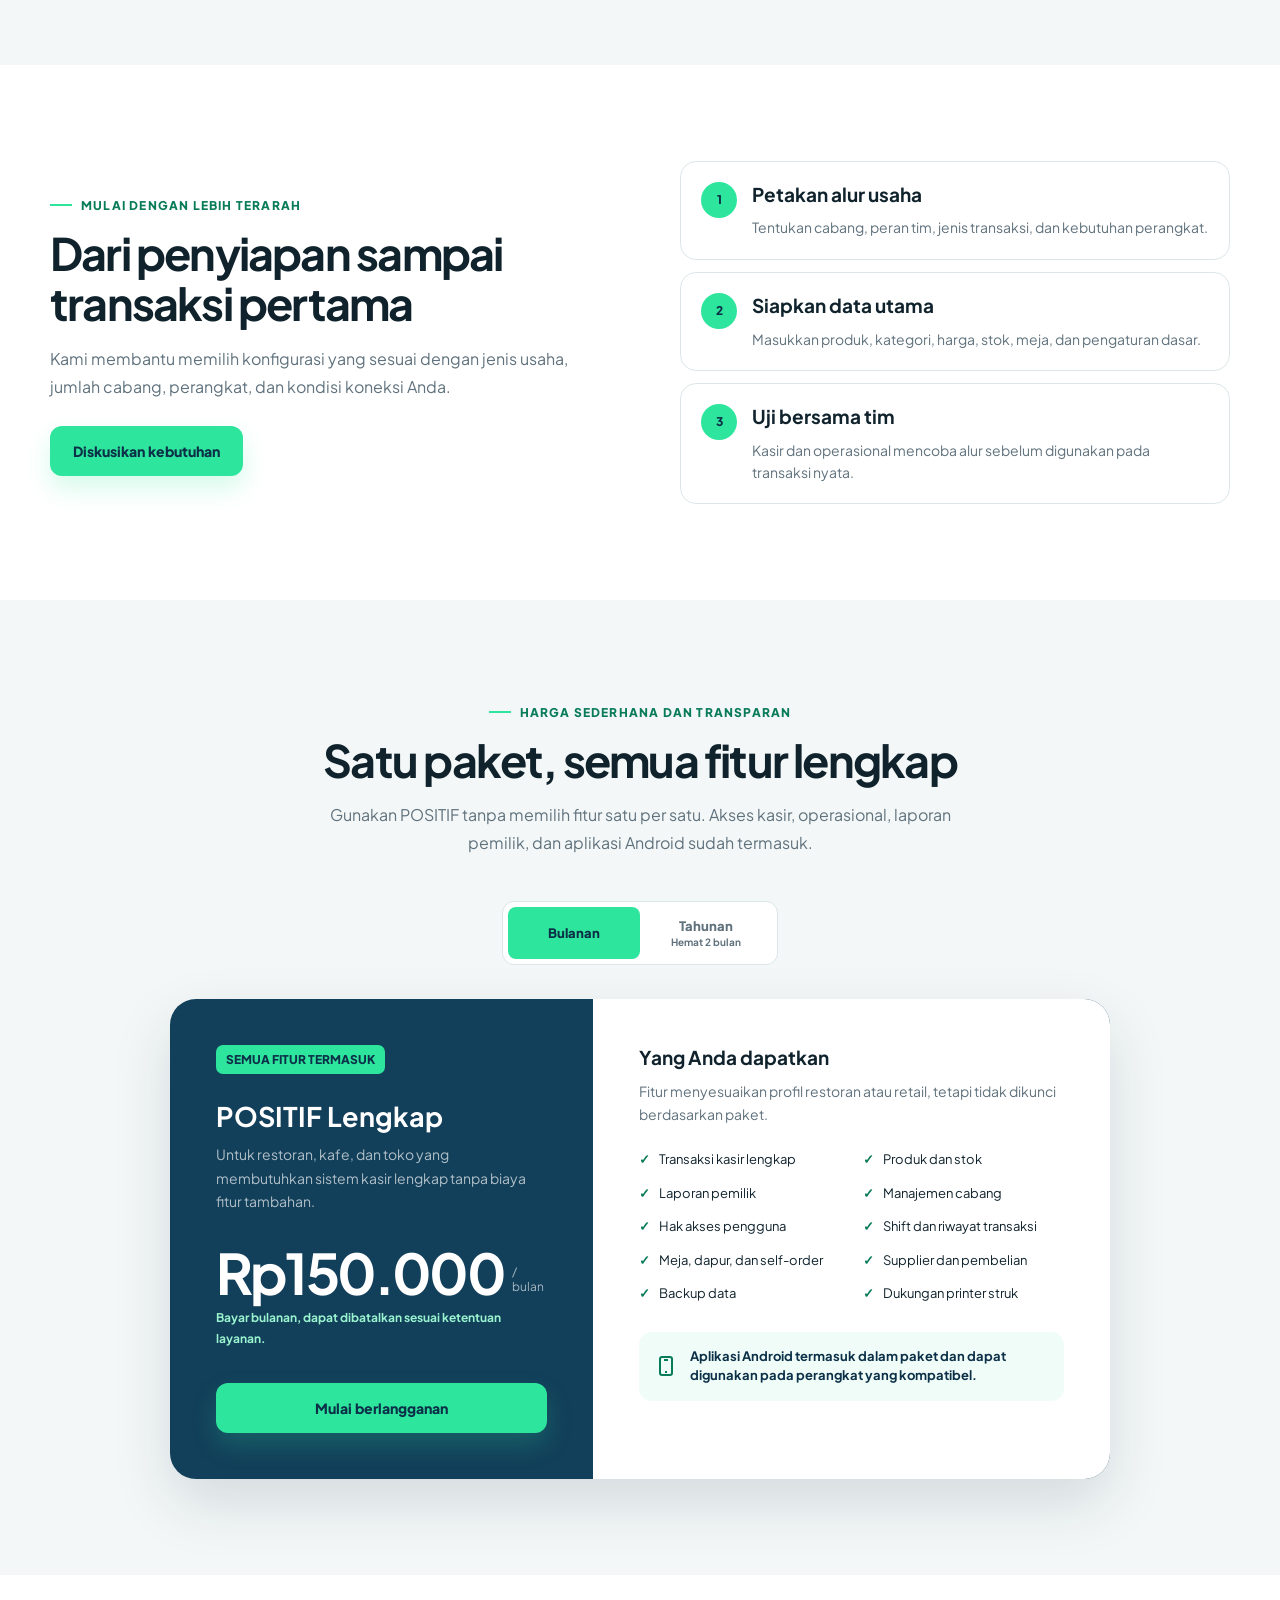
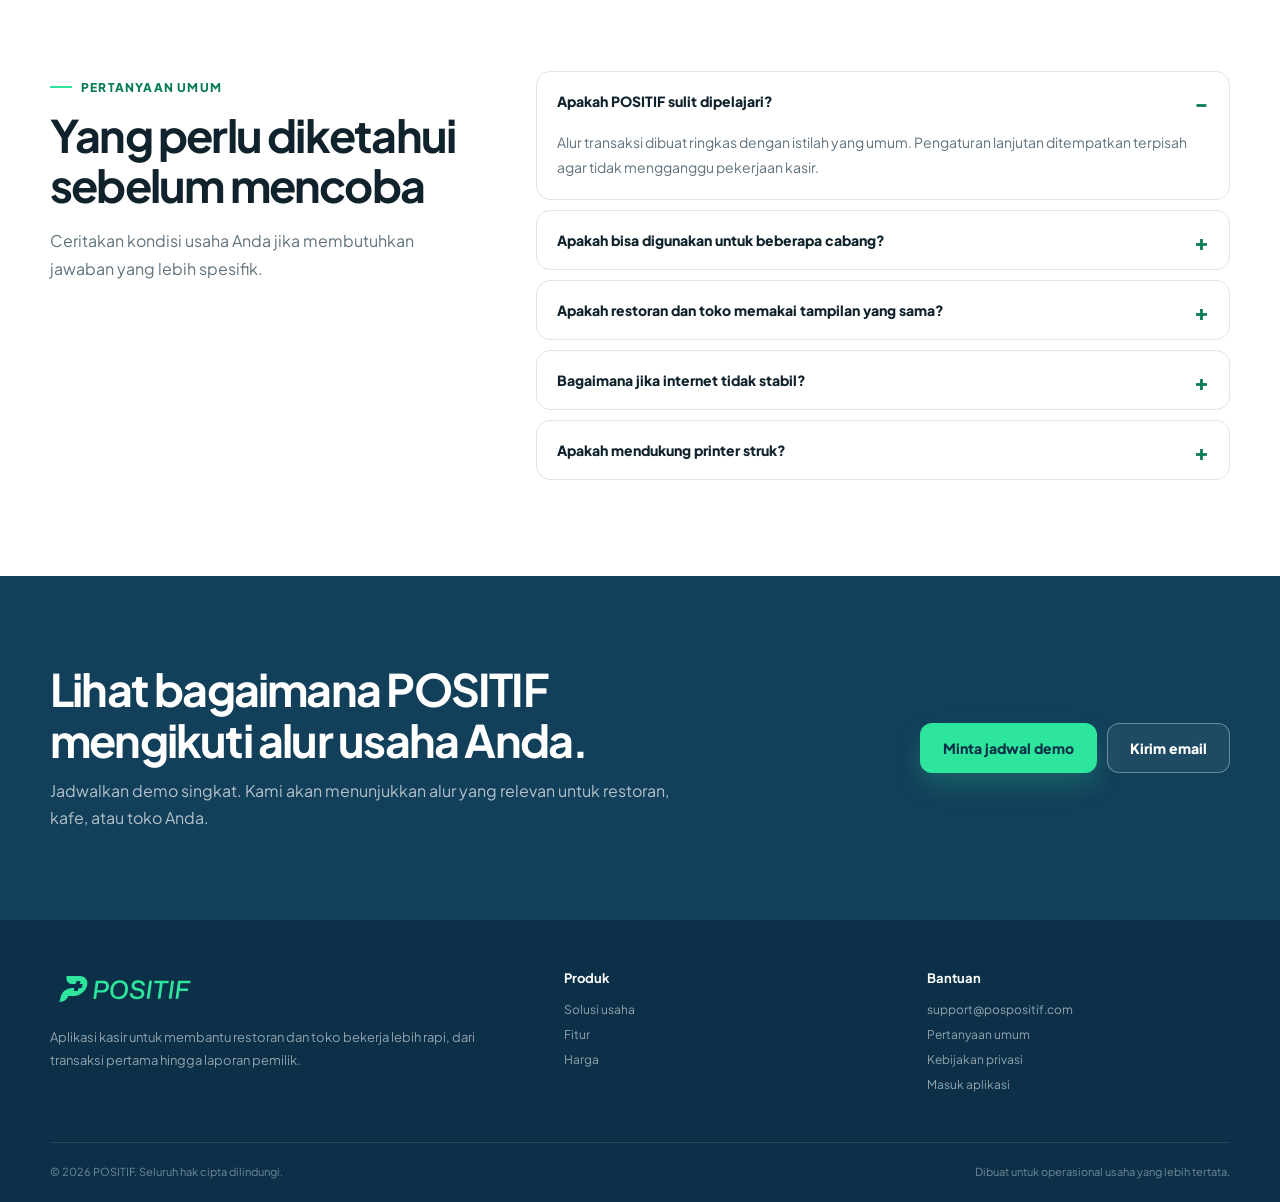
==== commit f6145aea: "feat: consolidate landing page content" ====
--- a/index.html
+++ b/index.html
@@ -3,7 +3,7 @@
   <head>
     <meta charset="UTF-8" />
     <meta name="viewport" content="width=device-width, initial-scale=1" />
-    <title>POSITIF — Aplikasi Kasir untuk Restoran dan Toko</title>
+    <title>POSITIF - Aplikasi Kasir untuk Restoran dan Toko</title>
     <meta name="description" content="Kelola transaksi, produk, stok, cabang, dan laporan usaha dengan POSITIF, aplikasi kasir yang ringkas untuk restoran dan retail." />
     <meta name="theme-color" content="#0b3047" />
     <link rel="icon" href="prototype/assets/logos/icon positif.svg" type="image/svg+xml" />
@@ -57,7 +57,7 @@
       .hero::before { position:absolute; z-index:1; inset:0; background:linear-gradient(90deg,rgba(5,28,40,.97) 0%,rgba(5,31,44,.89) 38%,rgba(5,31,44,.26) 73%,rgba(5,31,44,.1) 100%); content:""; }
       .hero::after { position:absolute; z-index:1; inset:auto 0 0; height:170px; background:linear-gradient(transparent,rgba(5,28,40,.52)); content:""; }
       .hero-inner { position:relative; z-index:2; display:flex; min-height:680px; align-items:center; }
-      .hero-copy { max-width:680px; padding:76px 0 92px; }
+      .hero-copy { max-width:650px; padding:76px 0 92px; }
       .hero .eyebrow { color:#8af5c9; }
       .hero h1 span { color:var(--mint); }
       .hero .lead { max-width:610px; color:rgba(255,255,255,.76); }
@@ -179,6 +179,37 @@
       .cta p { max-width:620px; margin:0; color:rgba(255,255,255,.68); line-height:1.7; }
       .cta-actions { display:flex; flex:none; flex-wrap:wrap; gap:10px; }
       footer { padding:50px 0 24px; color:white; background:var(--navy-deep); }
+      .whatsapp-float { position:fixed; z-index:80; right:22px; bottom:22px; display:inline-flex; min-height:52px; align-items:center; gap:10px; padding:0 18px; border:1px solid rgba(255,255,255,.35); border-radius:99px; color:#073b2a; background:var(--mint); box-shadow:0 16px 36px rgba(7,42,62,.24); font-size:12px; font-weight:800; transition:transform .2s,background .2s; }
+      .whatsapp-float:hover { transform:translateY(-3px); background:#59ecb4; }
+      .whatsapp-float svg { width:21px; height:21px; }
+      .contact-bar { font-size:12px; }
+      .nav-links,.nav-login { font-size:14px; }
+      .hero-notes { font-size:13px; }
+      .hero-float b { font-size:14px; }
+      .hero-float small { font-size:12px; }
+      .value b { font-size:14px; }
+      .value span { font-size:13px; }
+      .merchant-tab b { font-size:16px; }
+      .merchant-tab span { font-size:13px; }
+      .tag-list span { font-size:12px; }
+      .feature-tab { font-size:14px; }
+      .app-top span,.app-title small { font-size:11px; }
+      .mini-card b,.mini-card small,.cart-row { font-size:10px; }
+      .app-pay { font-size:11px; }
+      .feature-summary p { font-size:14px; }
+      .feature-summary a { font-size:13px; }
+      .feature-pills span { font-size:13px; }
+      .workflow-card p { font-size:14px; }
+      .billing-button { font-size:13px; }
+      .billing-button small { font-size:10px; }
+      .package-label { font-size:12px; }
+      .pricing-main > p,.pricing-features > p { font-size:14px; }
+      .price-note { font-size:12px !important; }
+      .package-list li { font-size:13px; }
+      .android-note { font-size:13px; }
+      details p { font-size:14px; }
+      .footer-brand p,.footer-col b,.footer-col a { font-size:13px; }
+      .footer-bottom { font-size:12px; }
       .footer-top { display:grid; grid-template-columns:1.2fr .8fr .8fr; gap:60px; padding-bottom:40px; }
       .footer-brand img { width:150px; }
       .footer-brand p { max-width:430px; margin:18px 0 0; color:rgba(255,255,255,.55); font-size:13px; line-height:1.75; }
@@ -190,7 +221,7 @@
         .nav-links,.nav-actions { display:none; } .menu-toggle { display:block; }
         .nav-links.open { position:absolute; top:72px; right:0; left:0; display:grid; gap:0; padding:12px 20px 20px; background:white; border-bottom:1px solid var(--line); box-shadow:0 20px 30px rgba(7,42,62,.1); }
         .nav-links.open a { padding:13px 0; border-bottom:1px solid var(--line); }
-        .hero::before { background:linear-gradient(90deg,rgba(5,28,40,.96),rgba(5,31,44,.63)); }
+        .hero::before { background:linear-gradient(90deg,rgba(5,28,40,.96),rgba(5,31,44,.72)); }
         .merchant-layout,.showcase-grid,.workflow-grid,.faq-layout { grid-template-columns:1fr; }
         .merchant-tabs { grid-template-columns:repeat(2,1fr); } .merchant-tab { min-height:132px; grid-template-columns:auto 1fr; } .merchant-tab > svg { display:none; }
         .showcase .section-head { display:block; } .feature-nav { grid-template-columns:repeat(3,1fr); } .feature-tab { text-align:center; }
@@ -199,23 +230,23 @@
       }
       @media (max-width:700px) {
         .container { width:min(100% - 28px,1180px); } .contact-inner { justify-content:center; } .contact-inner > span { display:none; } .section { padding:72px 0; } h1 { font-size:41px; }
-        .hero,.hero-inner { min-height:650px; } .hero-media { object-position:66% center; } .hero::before { background:linear-gradient(90deg,rgba(5,28,40,.97),rgba(5,31,44,.8)); } .hero-copy { padding:68px 0 105px; }
+        .hero,.hero-inner { min-height:650px; } .hero-media { object-position:45% center; } .hero::before { background:linear-gradient(90deg,rgba(5,28,40,.97),rgba(5,31,44,.55)); } .hero-copy { padding:68px 0 105px; }
         .hero-actions,.hero-actions .button { width:100%; } .hero-float { right:14px; bottom:18px; min-width:0; border-radius:14px; }
         .value-grid { grid-template-columns:1fr 1fr; } .value:nth-child(2) { border-right:0; } .value:nth-child(-n+2) { border-bottom:1px solid var(--line); }
         .merchant-tabs { grid-template-columns:1fr; } .merchant-tab { min-height:0; } .merchant-visual { min-height:430px; } .merchant-caption { padding:25px; }
         .feature-nav { display:flex; overflow-x:auto; padding-bottom:5px; } .feature-tab { flex:none; }
         .app-body { min-height:355px; grid-template-columns:50px 1fr; } .app-cart { display:none; } .app-main { padding:14px; } .mini-cards { grid-template-columns:repeat(2,1fr); } .mini-card:nth-child(n+5) { display:none; }
         .feature-summary { grid-template-columns:1fr; gap:12px; } .pricing-main,.pricing-features { padding:28px; } .package-list { grid-template-columns:1fr; } .billing-button { min-width:124px; }
-        .cta-actions,.cta-actions .button { width:100%; } .footer-top { grid-template-columns:1fr 1fr; gap:34px; } .footer-brand { grid-column:1/-1; } .footer-bottom { flex-direction:column; }
+        .cta-actions,.cta-actions .button { width:100%; } .footer-top { grid-template-columns:1fr 1fr; gap:34px; } .footer-brand { grid-column:1/-1; } .footer-bottom { flex-direction:column; } .whatsapp-float { right:14px; bottom:14px; min-height:48px; padding:0 15px; }
       }
       @media (prefers-reduced-motion:reduce) { html { scroll-behavior:auto; } .button { transition:none; } }
     </style>
   </head>
   <body>
     <div class="contact-bar"><div class="container contact-inner"><span><svg viewBox="0 0 24 24" fill="none" stroke="currentColor" stroke-width="2"><path d="M4 4h16v16H4zM4 7l8 6 8-6" /></svg>Konsultasi kebutuhan POS untuk usaha Anda</span><a href="mailto:support@pospositif.com"><svg viewBox="0 0 24 24" fill="none" stroke="currentColor" stroke-width="2"><path d="M4 4h16v16H4zM4 7l8 6 8-6" /></svg>support@pospositif.com</a></div></div>
-    <header class="site-header"><div class="container nav"><a class="brand" href="index.html" aria-label="POSITIF, kembali ke beranda"><img src="prototype/assets/logos/positif horizontal.svg" alt="POSITIF" /></a><nav class="nav-links" id="mainNav" aria-label="Navigasi utama"><a href="index.html#solusi">Solusi usaha</a><a href="features.html">Fitur</a><a href="index.html#cara-kerja">Cara kerja</a><a href="pricing.html">Harga</a><a href="index.html#faq">FAQ</a></nav><div class="nav-actions"><a class="nav-login" href="https://pos.povstudio.id/login">Masuk</a><a class="button button-primary" href="#kontak">Demo</a></div><button class="menu-toggle" id="menuToggle" type="button" aria-label="Buka menu" aria-expanded="false"><svg viewBox="0 0 24 24" fill="none" stroke="currentColor" stroke-width="2"><path d="M4 7h16M4 12h16M4 17h16" /></svg></button></div></header>
+    <header class="site-header"><div class="container nav"><a class="brand" href="index.html" aria-label="POSITIF, kembali ke beranda"><img src="prototype/assets/logos/positif horizontal.svg" alt="POSITIF" /></a><nav class="nav-links" id="mainNav" aria-label="Navigasi utama"><a href="#solusi">Solusi usaha</a><a href="#fitur">Fitur</a><a href="#cara-kerja">Cara kerja</a><a href="#paket">Harga</a><a href="#faq">FAQ</a></nav><div class="nav-actions"><a class="nav-login" href="https://pos.povstudio.id/login">Masuk</a><a class="button button-primary" href="#kontak">Demo</a></div><button class="menu-toggle" id="menuToggle" type="button" aria-label="Buka menu" aria-expanded="false"><svg viewBox="0 0 24 24" fill="none" stroke="currentColor" stroke-width="2"><path d="M4 7h16M4 12h16M4 17h16" /></svg></button></div></header>
     <main>
-      <section class="hero" id="beranda"><img class="hero-media" src="assets/positif-hero-merchant.png" alt="Pemilik usaha melayani pelanggan" /><div class="container hero-inner"><div class="hero-copy"><p class="eyebrow">Satu aplikasi kasir untuk usaha Anda</p><h1>Operasional rapi, keputusan lebih <span>pasti.</span></h1><p class="lead">Kelola transaksi, pesanan, stok, cabang, dan laporan dalam satu sistem yang mudah dipakai kasir dan mudah dipantau pemilik.</p><div class="hero-actions"><a class="button button-primary" href="#kontak">Coba demo <svg viewBox="0 0 24 24" fill="none" stroke="currentColor" stroke-width="2"><path d="m9 18 6-6-6-6" /></svg></a><a class="button button-outline" href="#solusi">Lihat solusi usaha</a></div><div class="hero-notes"><span><i></i>Restoran dan retail</span><span><i></i>Satu atau banyak cabang</span><span><i></i>Cloud atau lokal</span></div></div></div><div class="hero-float"><svg viewBox="0 0 24 24" fill="none" stroke="currentColor" stroke-width="2"><path d="M4 20V10M12 20V4M20 20v-7" /></svg><div><b>Data usaha dalam satu tempat</b><small>Dari transaksi sampai laporan pemilik</small></div></div></section>
+      <section class="hero" id="beranda"><img class="hero-media" src="assets/positif-pos-hero-v3.webp" alt="Kasir restoran menggunakan aplikasi POSITIF pada tablet" /><div class="container hero-inner"><div class="hero-copy"><p class="eyebrow">Satu aplikasi kasir untuk usaha Anda</p><h1>Operasional rapi, keputusan lebih <span>pasti.</span></h1><p class="lead">Kelola transaksi, pesanan, stok, cabang, dan laporan dalam satu sistem yang mudah dipakai kasir dan mudah dipantau pemilik.</p><div class="hero-actions"><a class="button button-primary" href="#kontak">Coba demo <svg viewBox="0 0 24 24" fill="none" stroke="currentColor" stroke-width="2"><path d="m9 18 6-6-6-6" /></svg></a><a class="button button-outline" href="#solusi">Lihat solusi usaha</a></div><div class="hero-notes"><span><i></i>Restoran dan retail</span><span><i></i>Satu atau banyak cabang</span><span><i></i>Cloud atau lokal</span></div></div></div></section>
       <section class="value-bar"><div class="container value-grid"><div class="value"><svg viewBox="0 0 24 24" fill="none" stroke="currentColor" stroke-width="2"><path d="M4 4h16v16H4zM8 9h8M8 13h5" /></svg><div><b>Kasir ringkas</b><span>Alur transaksi cepat dipelajari.</span></div></div><div class="value"><svg viewBox="0 0 24 24" fill="none" stroke="currentColor" stroke-width="2"><path d="M4 8h16v12H4zM8 8V4h8v4" /></svg><div><b>Stok tertata</b><span>Persediaan tercatat per cabang.</span></div></div><div class="value"><svg viewBox="0 0 24 24" fill="none" stroke="currentColor" stroke-width="2"><path d="M4 20V9l8-5 8 5v11" /></svg><div><b>Multi-cabang</b><span>Akses dan data sesuai lokasi.</span></div></div><div class="value"><svg viewBox="0 0 24 24" fill="none" stroke="currentColor" stroke-width="2"><path d="M5 20V10M12 20V4M19 20v-7" /></svg><div><b>Laporan jelas</b><span>Angka penting siap ditinjau.</span></div></div></div></section>
       <section class="section" id="solusi"><div class="container"><div class="section-head center"><p class="eyebrow">Dibuat mengikuti alur usaha</p><h2>Pilih kebutuhan yang paling dekat dengan bisnis Anda</h2><p class="section-copy">Bukan sekadar satu tampilan untuk semua. POSITIF menyesuaikan fitur utama dengan cara restoran dan toko bekerja.</p></div><div class="merchant-layout"><div class="merchant-tabs"><button class="merchant-tab active" type="button" data-merchant="restaurant"><span class="tab-icon"><svg viewBox="0 0 24 24" fill="none" stroke="currentColor" stroke-width="2"><path d="M4 11h16M6 11a6 6 0 0 1 12 0M3 16h18M12 5V3" /></svg></span><span><b>Restoran & kafe</b>Kasir, meja, dapur, dan self-order dalam alur yang sama.</span><svg viewBox="0 0 24 24" fill="none" stroke="currentColor" stroke-width="2"><path d="m9 18 6-6-6-6" /></svg></button><button class="merchant-tab" type="button" data-merchant="retail"><span class="tab-icon"><svg viewBox="0 0 24 24" fill="none" stroke="currentColor" stroke-width="2"><path d="M4 7h16l-1 13H5L4 7ZM8 7V5a4 4 0 0 1 8 0v2" /></svg></span><span><b>Toko & retail</b>Penjualan, barcode, pembelian, supplier, dan stok cabang.</span><svg viewBox="0 0 24 24" fill="none" stroke="currentColor" stroke-width="2"><path d="m9 18 6-6-6-6" /></svg></button></div><div class="merchant-visual"><img src="assets/positif-hero-merchant.png" alt="Operasional restoran" /><div class="merchant-caption"><h3 id="merchantTitle">Pesanan mengalir tanpa dicatat ulang</h3><p id="merchantCopy">Dari kasir atau self-order, pesanan diteruskan ke dapur dan dipantau sampai selesai dalam satu sistem.</p><div class="tag-list" id="merchantTags"><span>Meja & takeaway</span><span>Layar dapur</span><span>Self-order</span><span>Tambahan menu</span></div></div></div></div></div></section>
       <section class="section showcase" id="fitur"><div class="container"><div class="section-head"><div><p class="eyebrow">Fitur utama POSITIF</p><h2>Satu tampilan kerja yang terasa familiar</h2></div><p class="section-copy">Informasi penting tampil pada saat dibutuhkan. Pengaturan lanjutan tetap tersedia tanpa memenuhi layar transaksi.</p></div><div class="showcase-grid"><div class="feature-nav"><button class="feature-tab active" type="button" data-feature="Kasir">Transaksi kasir</button><button class="feature-tab" type="button" data-feature="Stok">Produk & stok</button><button class="feature-tab" type="button" data-feature="Laporan">Laporan pemilik</button></div><div><div class="app-window"><div class="app-top"><b id="appTitle">Kasir — Cabang Utama</b><span>Shift aktif</span></div><div class="app-body"><aside class="app-side"><div class="app-mark">P</div><i class="active"></i><i></i><i></i><i></i></aside><div class="app-main"><div class="app-title"><b id="panelTitle">Pilih produk</b><small id="panelMeta">Semua kategori</small></div><div class="mini-cards"><div class="mini-card"><div class="mini-thumb"></div><b>Mie Ayam</b><small>Rp18.000</small></div><div class="mini-card"><div class="mini-thumb"></div><b>Nasi Goreng</b><small>Rp22.000</small></div><div class="mini-card"><div class="mini-thumb"></div><b>Es Jeruk</b><small>Rp8.000</small></div><div class="mini-card"><div class="mini-thumb"></div><b>Kopi Susu</b><small>Rp15.000</small></div><div class="mini-card"><div class="mini-thumb"></div><b>Pangsit</b><small>Rp12.000</small></div><div class="mini-card"><div class="mini-thumb"></div><b>Es Teh</b><small>Rp6.000</small></div></div></div><aside class="app-cart"><h3>Pesanan baru</h3><div class="cart-row"><span>Mie Ayam × 1</span><b>18.000</b></div><div class="cart-row"><span>Es Teh × 2</span><b>12.000</b></div><div class="app-total"><div><span>Total</span><span>Rp30.000</span></div><div class="app-pay">Lanjut pembayaran</div></div></aside></div></div><div class="feature-summary"><div><h3 id="featureTitle">Transaksi lebih cepat, tanpa layar yang padat</h3><p id="featureCopy">Produk, pesanan, dan pembayaran disusun dalam satu alur agar kasir tidak berpindah-pindah halaman.</p></div><a href="#kontak">Lihat demo →</a></div></div></div></div></section>
@@ -223,9 +254,10 @@
       <section class="section" id="cara-kerja"><div class="container workflow-grid"><div class="workflow-copy"><p class="eyebrow">Mulai dengan lebih terarah</p><h2>Dari penyiapan sampai transaksi pertama</h2><p class="section-copy">Kami membantu memilih konfigurasi yang sesuai dengan jenis usaha, jumlah cabang, perangkat, dan kondisi koneksi Anda.</p><a class="button button-primary" href="#kontak">Diskusikan kebutuhan</a></div><div class="workflow-cards"><article class="workflow-card"><div class="workflow-number">1</div><div><h3>Petakan alur usaha</h3><p>Tentukan cabang, peran tim, jenis transaksi, dan kebutuhan perangkat.</p></div></article><article class="workflow-card"><div class="workflow-number">2</div><div><h3>Siapkan data utama</h3><p>Masukkan produk, kategori, harga, stok, meja, dan pengaturan dasar.</p></div></article><article class="workflow-card"><div class="workflow-number">3</div><div><h3>Uji bersama tim</h3><p>Kasir dan operasional mencoba alur sebelum digunakan pada transaksi nyata.</p></div></article></div></div></section>
       <section class="section soft" id="paket"><div class="container"><div class="section-head center"><p class="eyebrow">Harga sederhana dan transparan</p><h2>Satu paket, semua fitur lengkap</h2><p class="section-copy">Gunakan POSITIF tanpa memilih fitur satu per satu. Akses kasir, operasional, laporan pemilik, dan aplikasi Android sudah termasuk.</p></div><div class="billing-toggle" role="group" aria-label="Pilih periode pembayaran"><button class="billing-button active" type="button" data-billing="monthly">Bulanan</button><button class="billing-button" type="button" data-billing="yearly">Tahunan<small>Hemat 2 bulan</small></button></div><article class="pricing-card"><div class="pricing-main"><span class="package-label">Semua fitur termasuk</span><h3>POSITIF Lengkap</h3><p>Untuk restoran, kafe, dan toko yang membutuhkan sistem kasir lengkap tanpa biaya fitur tambahan.</p><div class="price"><strong id="priceValue">Rp150.000</strong><span id="pricePeriod">/ bulan</span></div><p class="price-note" id="priceNote">Bayar bulanan, dapat dibatalkan sesuai ketentuan layanan.</p><a class="button button-primary" id="pricingCta" href="mailto:support@pospositif.com?subject=Berlangganan%20POSITIF%20Bulanan">Mulai berlangganan</a></div><div class="pricing-features"><h3>Yang Anda dapatkan</h3><p>Fitur menyesuaikan profil restoran atau retail, tetapi tidak dikunci berdasarkan paket.</p><ul class="package-list"><li>Transaksi kasir lengkap</li><li>Produk dan stok</li><li>Laporan pemilik</li><li>Manajemen cabang</li><li>Hak akses pengguna</li><li>Shift dan riwayat transaksi</li><li>Meja, dapur, dan self-order</li><li>Supplier dan pembelian</li><li>Backup data</li><li>Dukungan printer struk</li></ul><div class="android-note"><svg viewBox="0 0 24 24" fill="none" stroke="currentColor" stroke-width="2"><rect x="6" y="3" width="12" height="18" rx="2" /><path d="M10 6h4M11 18h2" /></svg><span>Aplikasi Android termasuk dalam paket dan dapat digunakan pada perangkat yang kompatibel.</span></div></div></article></div></section>
       <section class="section" id="faq"><div class="container faq-layout"><div><p class="eyebrow">Pertanyaan umum</p><h2>Yang perlu diketahui sebelum mencoba</h2><p class="section-copy">Ceritakan kondisi usaha Anda jika membutuhkan jawaban yang lebih spesifik.</p></div><div class="faq-list"><details open><summary>Apakah POSITIF sulit dipelajari?</summary><p>Alur transaksi dibuat ringkas dengan istilah yang umum. Pengaturan lanjutan ditempatkan terpisah agar tidak mengganggu pekerjaan kasir.</p></details><details><summary>Apakah bisa digunakan untuk beberapa cabang?</summary><p>Bisa. Produk, stok, pengguna, transaksi, dan laporan dapat dikelola sesuai cabang.</p></details><details><summary>Apakah restoran dan toko memakai tampilan yang sama?</summary><p>Fondasi sistemnya sama, tetapi fitur utama menyesuaikan jenis usaha. Restoran memiliki meja dan dapur, sedangkan retail berfokus pada barcode, stok, dan pembelian.</p></details><details><summary>Bagaimana jika internet tidak stabil?</summary><p>Tersedia pilihan cloud dan offline desktop. Konfigurasi terbaik ditentukan berdasarkan cara operasional dan perangkat yang digunakan.</p></details><details><summary>Apakah mendukung printer struk?</summary><p>Ya, pada perangkat dan konfigurasi yang kompatibel. Model printer sebaiknya diperiksa saat sesi konsultasi.</p></details></div></div></section>
-      <section class="cta" id="kontak"><div class="container cta-inner"><div><h2>Lihat bagaimana POSITIF mengikuti alur usaha Anda.</h2><p>Jadwalkan demo singkat. Kami akan menunjukkan alur yang relevan untuk restoran, kafe, atau toko Anda.</p></div><div class="cta-actions"><a class="button button-primary" href="mailto:support@pospositif.com?subject=Permintaan%20Demo%20POSITIF">Minta jadwal demo</a><a class="button button-outline" href="mailto:support@pospositif.com">Kirim email</a></div></div></section>
+      <section class="cta" id="kontak"><div class="container cta-inner"><div><h2>Lihat bagaimana POSITIF mengikuti alur usaha Anda.</h2><p>Jadwalkan demo singkat. Kami akan menunjukkan alur yang relevan untuk restoran, kafe, atau toko Anda.</p></div><div class="cta-actions"><a class="button button-primary" href="https://wa.me/6281529282474?text=Halo%20POSITIF%2C%20saya%20ingin%20menjadwalkan%20demo%20aplikasi%20POS." target="_blank" rel="noopener noreferrer">Minta jadwal demo</a><a class="button button-outline" href="mailto:support@pospositif.com">Kirim email</a></div></div></section>
     </main>
-    <footer><div class="container"><div class="footer-top"><div class="footer-brand"><img src="prototype/assets/logos/positif horizontal.svg" alt="POSITIF" /><p>Aplikasi kasir untuk membantu restoran dan toko bekerja lebih rapi, dari transaksi pertama hingga laporan pemilik.</p></div><div class="footer-col"><b>Produk</b><a href="index.html#solusi">Solusi usaha</a><a href="features.html">Fitur</a><a href="pricing.html">Harga</a></div><div class="footer-col"><b>Bantuan</b><a href="mailto:support@pospositif.com">support@pospositif.com</a><a href="index.html#faq">Pertanyaan umum</a><a href="privacy.html">Kebijakan privasi</a><a href="https://pos.povstudio.id/login">Masuk aplikasi</a></div></div><div class="footer-bottom"><span>© 2026 POSITIF. Seluruh hak cipta dilindungi.</span><span>Dibuat untuk operasional usaha yang lebih tertata.</span></div></div></footer>
+    <footer><div class="container"><div class="footer-top"><div class="footer-brand"><img src="prototype/assets/logos/positif horizontal.svg" alt="POSITIF" /><p>Aplikasi kasir untuk membantu restoran dan toko bekerja lebih rapi, dari transaksi pertama hingga laporan pemilik.</p></div><div class="footer-col"><b>Produk</b><a href="#solusi">Solusi usaha</a><a href="#fitur">Fitur</a><a href="#paket">Harga</a></div><div class="footer-col"><b>Bantuan</b><a href="mailto:support@pospositif.com">support@pospositif.com</a><a href="#faq">Pertanyaan umum</a><a href="privacy.html">Kebijakan privasi</a><a href="https://pos.povstudio.id/login">Masuk aplikasi</a></div></div><div class="footer-bottom"><span>© 2026 POSITIF. Seluruh hak cipta dilindungi.</span><span>Dibuat untuk operasional usaha yang lebih tertata.</span></div></div></footer>
+    <a class="whatsapp-float" href="https://wa.me/6281529282474?text=Halo%20POSITIF%2C%20saya%20ingin%20bertanya%20tentang%20aplikasi%20POS." target="_blank" rel="noopener noreferrer" aria-label="Hubungi POSITIF melalui WhatsApp"><svg viewBox="0 0 24 24" fill="none" stroke="currentColor" stroke-width="2"><path d="M20 11.5a8 8 0 0 1-11.8 7L4 20l1.5-4.1A8 8 0 1 1 20 11.5Z"/><path d="M8.5 8.5c.5 3 2 4.5 5 5"/></svg><span>Hubungi Kami</span></a>
     <script>
       const menuToggle = document.getElementById('menuToggle')
       const mainNav = document.getElementById('mainNav')
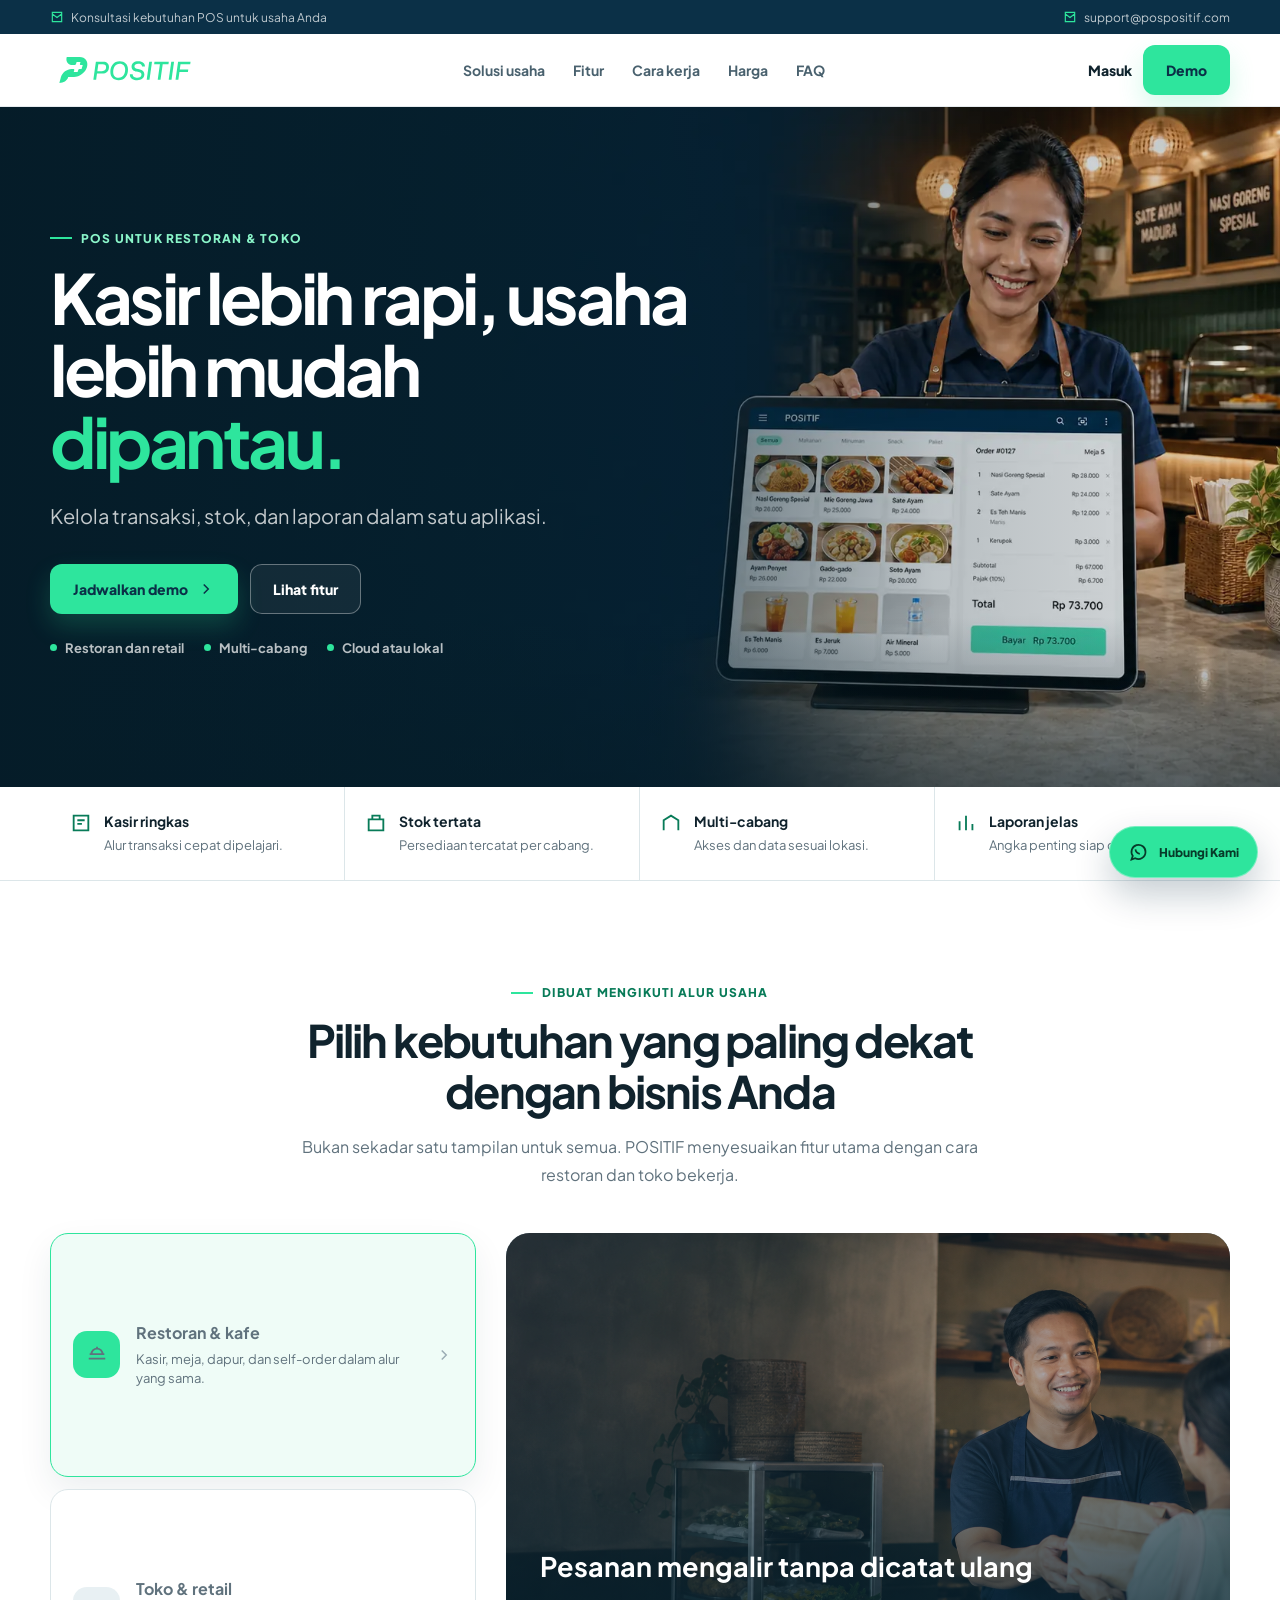
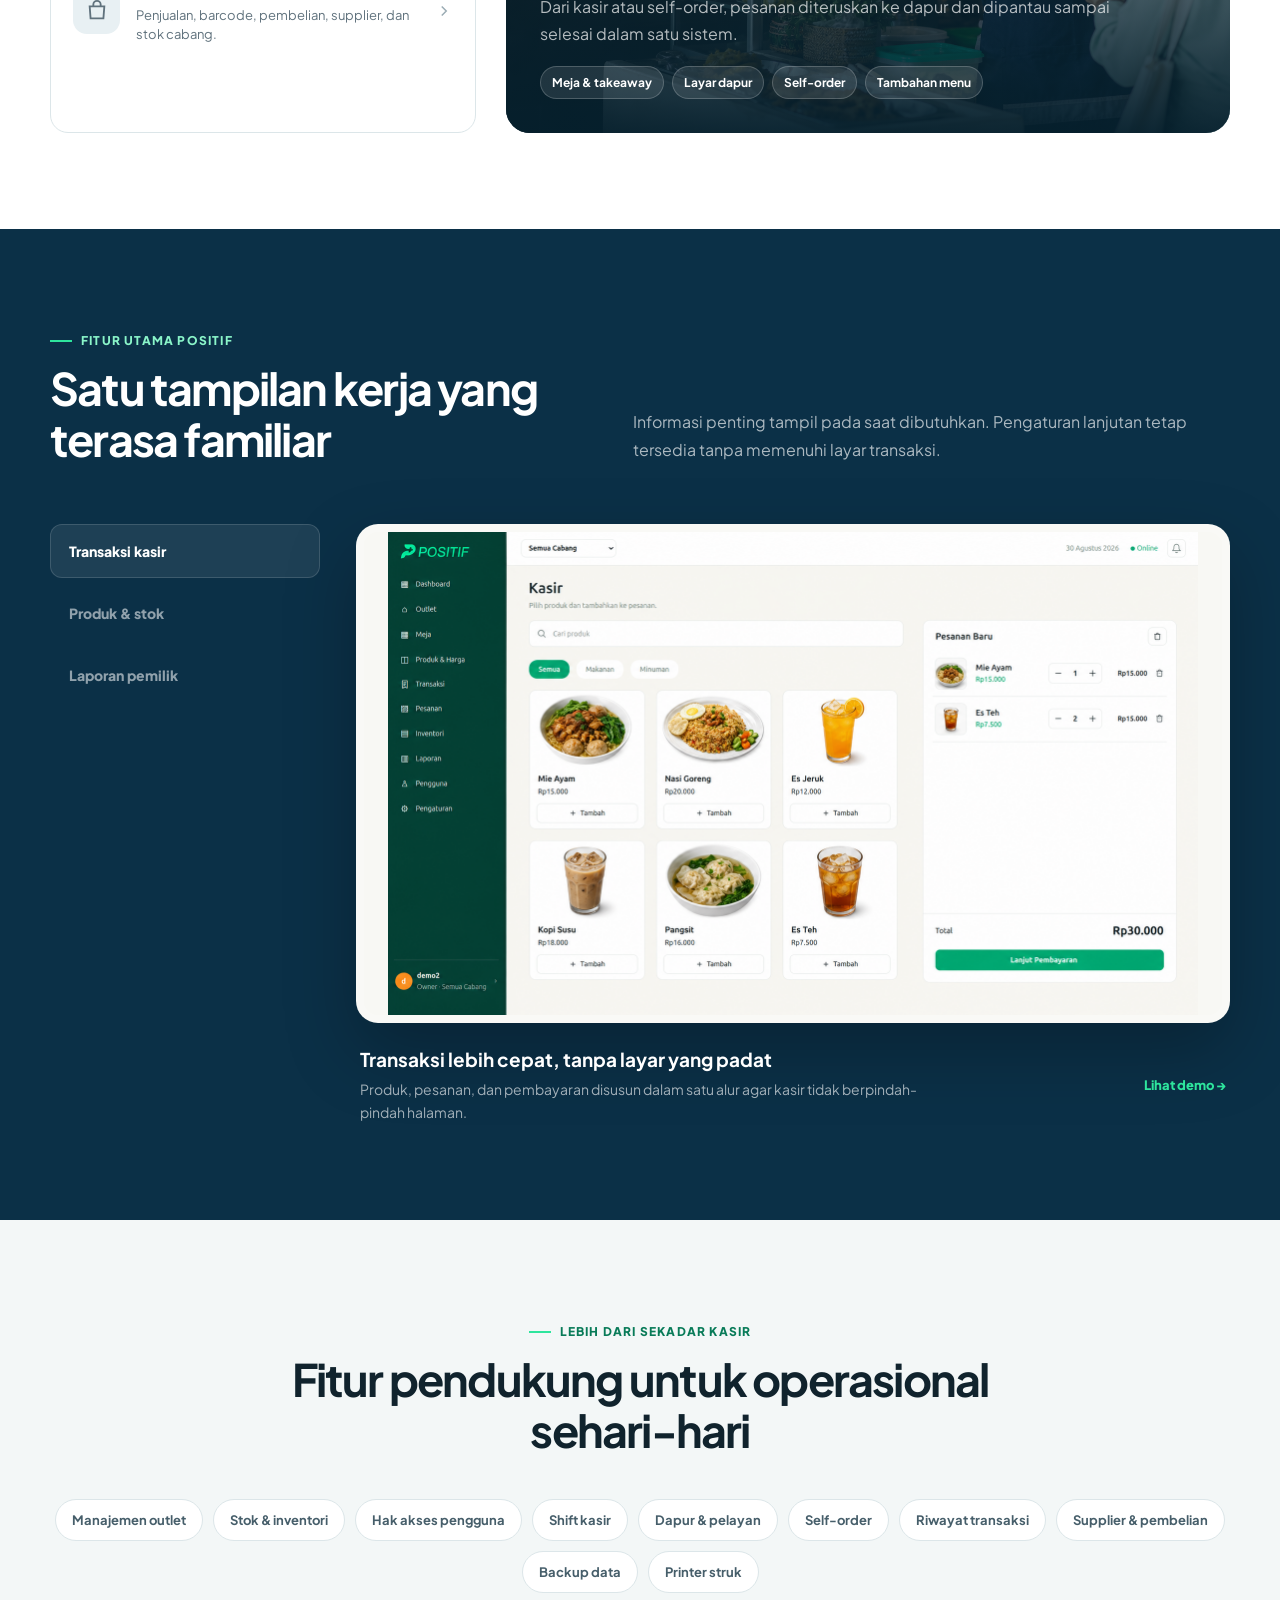
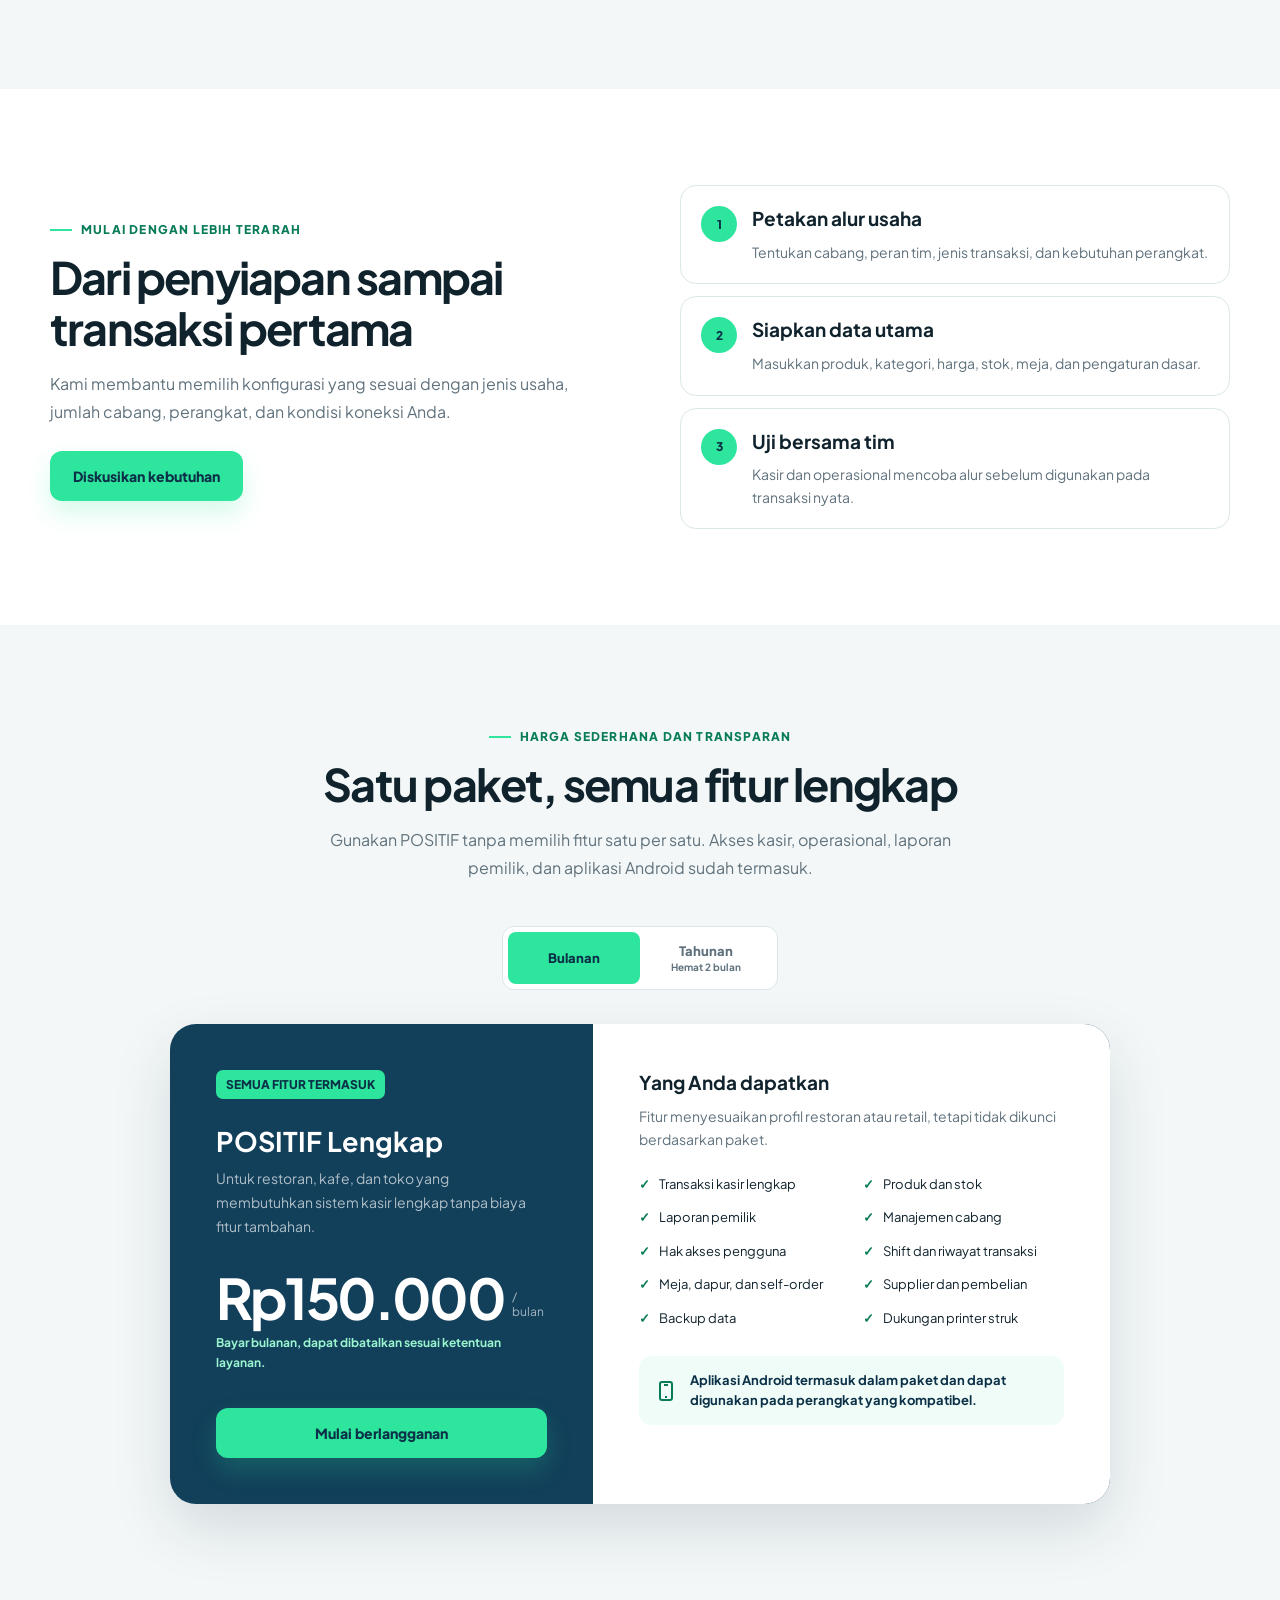
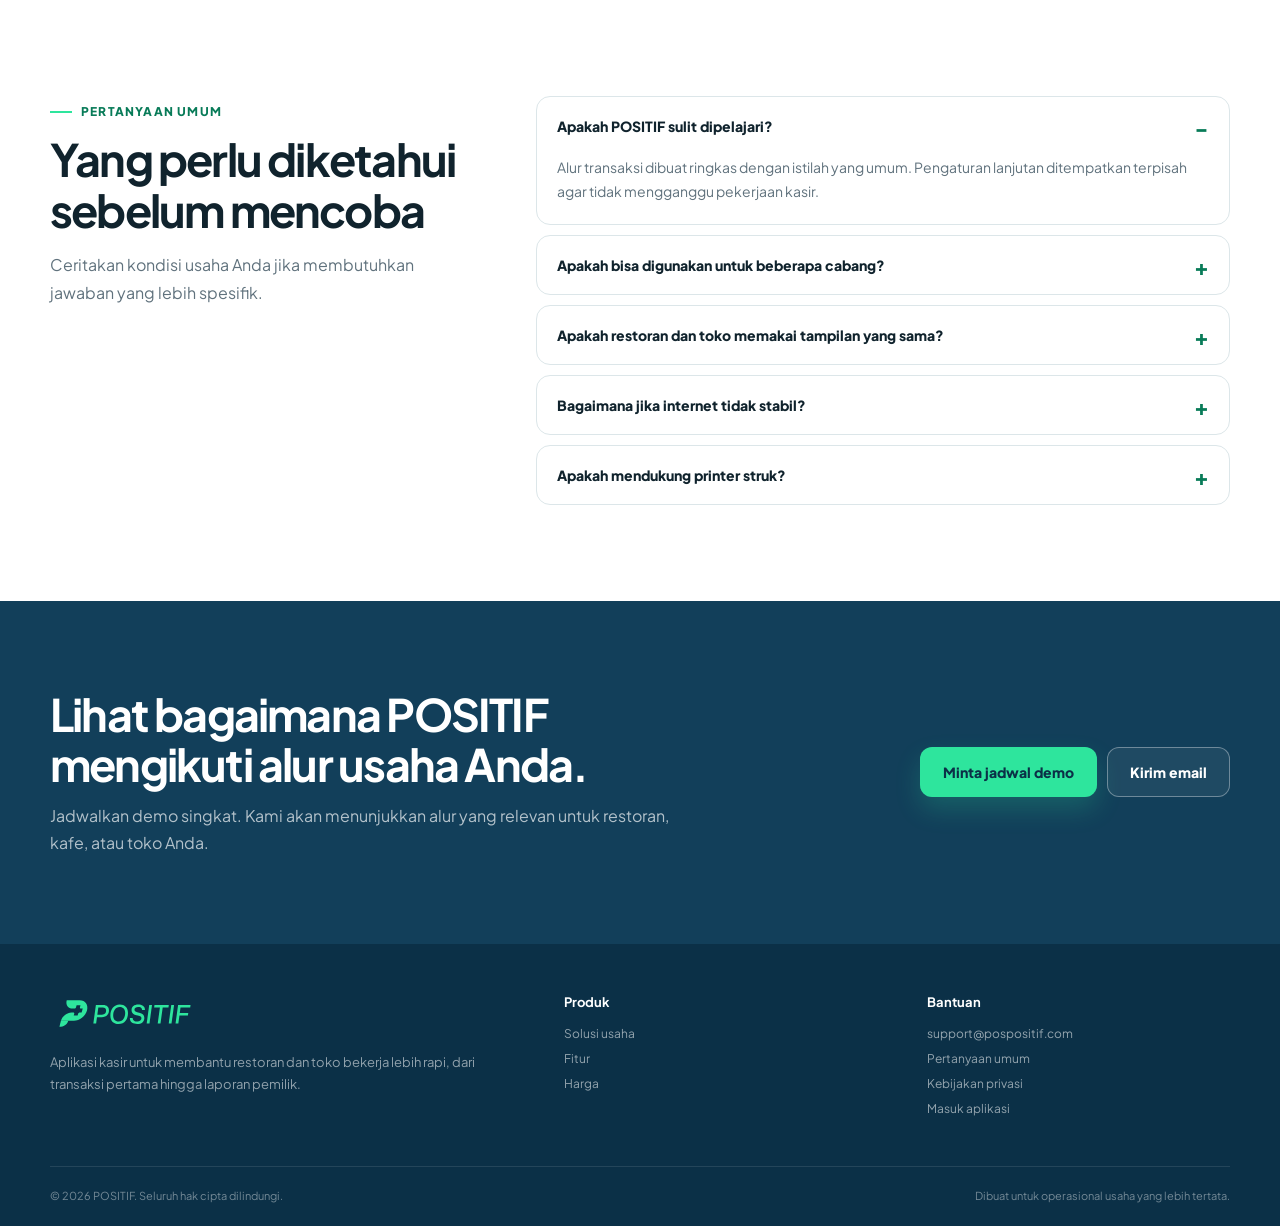
==== commit c80eba97: "landing" ====
--- a/index.html
+++ b/index.html
@@ -103,7 +103,8 @@
       .feature-nav { display:grid; align-content:start; gap:8px; }
       .feature-tab { padding:17px 18px; border:1px solid transparent; border-radius:12px; color:rgba(255,255,255,.55); background:transparent; cursor:pointer; font-size:13px; font-weight:800; text-align:left; }
       .feature-tab.active { color:white; border-color:rgba(255,255,255,.14); background:rgba(255,255,255,.08); }
-      .app-window { overflow:hidden; color:var(--ink); background:#edf3f4; border:8px solid rgba(255,255,255,.13); border-radius:22px; box-shadow:0 28px 70px rgba(0,0,0,.25); }
+      .app-window { overflow:hidden; color:var(--ink); background:#f8f8f4; border:8px solid rgba(255,255,255,.13); border-radius:22px; box-shadow:0 28px 70px rgba(0,0,0,.25); }
+      .feature-image { display:block; width:100%; height:auto; aspect-ratio:16/9; object-fit:contain; object-position:center; }
       .app-top { display:flex; height:48px; align-items:center; justify-content:space-between; padding:0 17px; background:white; border-bottom:1px solid var(--line); }
       .app-top b { font-size:12px; }
       .app-top span { padding:6px 10px; color:var(--muted); background:var(--soft); border-radius:8px; font-size:9px; }
@@ -229,15 +230,17 @@
         .workflow-grid,.faq-layout { gap:38px; } .cta-inner { align-items:flex-start; flex-direction:column; }
       }
       @media (max-width:700px) {
-        .container { width:min(100% - 28px,1180px); } .contact-inner { justify-content:center; } .contact-inner > span { display:none; } .section { padding:72px 0; } h1 { font-size:41px; }
-        .hero,.hero-inner { min-height:650px; } .hero-media { object-position:45% center; } .hero::before { background:linear-gradient(90deg,rgba(5,28,40,.97),rgba(5,31,44,.55)); } .hero-copy { padding:68px 0 105px; }
-        .hero-actions,.hero-actions .button { width:100%; } .hero-float { right:14px; bottom:18px; min-width:0; border-radius:14px; }
+        .container { width:min(100% - 28px,1180px); } .contact-bar { display:none; } .nav { min-height:64px; } .nav-links.open { top:64px; } .brand img { width:132px; } .section { padding:64px 0; } h1 { font-size:36px; line-height:1.08; }
+        .hero,.hero-inner { min-height:530px; } .hero-media { object-position:58% center; } .hero::before { background:linear-gradient(90deg,rgba(5,28,40,.98) 0%,rgba(5,31,44,.9) 62%,rgba(5,31,44,.45) 100%); } .hero::after { height:110px; } .hero-copy { max-width:355px; padding:58px 0 64px; }
+        .hero .eyebrow { margin-bottom:12px; font-size:10px; letter-spacing:.06em; } .hero h1 { margin-bottom:17px; } .hero .lead { max-width:330px; font-size:15px; line-height:1.6; }
+        .hero-actions { margin-top:25px; } .hero-actions .button-primary { min-width:190px; } .hero-actions .button-outline,.hero-notes { display:none; } .hero-float { right:14px; bottom:18px; min-width:0; border-radius:14px; }
         .value-grid { grid-template-columns:1fr 1fr; } .value:nth-child(2) { border-right:0; } .value:nth-child(-n+2) { border-bottom:1px solid var(--line); }
+        .value { align-items:center; padding:18px 12px; } .value span { display:none; } .value b { margin:0; font-size:12px; }
         .merchant-tabs { grid-template-columns:1fr; } .merchant-tab { min-height:0; } .merchant-visual { min-height:430px; } .merchant-caption { padding:25px; }
         .feature-nav { display:flex; overflow-x:auto; padding-bottom:5px; } .feature-tab { flex:none; }
         .app-body { min-height:355px; grid-template-columns:50px 1fr; } .app-cart { display:none; } .app-main { padding:14px; } .mini-cards { grid-template-columns:repeat(2,1fr); } .mini-card:nth-child(n+5) { display:none; }
         .feature-summary { grid-template-columns:1fr; gap:12px; } .pricing-main,.pricing-features { padding:28px; } .package-list { grid-template-columns:1fr; } .billing-button { min-width:124px; }
-        .cta-actions,.cta-actions .button { width:100%; } .footer-top { grid-template-columns:1fr 1fr; gap:34px; } .footer-brand { grid-column:1/-1; } .footer-bottom { flex-direction:column; } .whatsapp-float { right:14px; bottom:14px; min-height:48px; padding:0 15px; }
+        .cta-actions,.cta-actions .button { width:100%; } .footer-top { grid-template-columns:1fr 1fr; gap:34px; } .footer-brand { grid-column:1/-1; } .footer-bottom { flex-direction:column; } .whatsapp-float { right:14px; bottom:14px; width:48px; min-height:48px; justify-content:center; padding:0; } .whatsapp-float span { display:none; }
       }
       @media (prefers-reduced-motion:reduce) { html { scroll-behavior:auto; } .button { transition:none; } }
     </style>
@@ -246,13 +249,13 @@
     <div class="contact-bar"><div class="container contact-inner"><span><svg viewBox="0 0 24 24" fill="none" stroke="currentColor" stroke-width="2"><path d="M4 4h16v16H4zM4 7l8 6 8-6" /></svg>Konsultasi kebutuhan POS untuk usaha Anda</span><a href="mailto:support@pospositif.com"><svg viewBox="0 0 24 24" fill="none" stroke="currentColor" stroke-width="2"><path d="M4 4h16v16H4zM4 7l8 6 8-6" /></svg>support@pospositif.com</a></div></div>
     <header class="site-header"><div class="container nav"><a class="brand" href="index.html" aria-label="POSITIF, kembali ke beranda"><img src="prototype/assets/logos/positif horizontal.svg" alt="POSITIF" /></a><nav class="nav-links" id="mainNav" aria-label="Navigasi utama"><a href="#solusi">Solusi usaha</a><a href="#fitur">Fitur</a><a href="#cara-kerja">Cara kerja</a><a href="#paket">Harga</a><a href="#faq">FAQ</a></nav><div class="nav-actions"><a class="nav-login" href="https://pos.povstudio.id/login">Masuk</a><a class="button button-primary" href="#kontak">Demo</a></div><button class="menu-toggle" id="menuToggle" type="button" aria-label="Buka menu" aria-expanded="false"><svg viewBox="0 0 24 24" fill="none" stroke="currentColor" stroke-width="2"><path d="M4 7h16M4 12h16M4 17h16" /></svg></button></div></header>
     <main>
-      <section class="hero" id="beranda"><img class="hero-media" src="assets/positif-pos-hero-v3.webp" alt="Kasir restoran menggunakan aplikasi POSITIF pada tablet" /><div class="container hero-inner"><div class="hero-copy"><p class="eyebrow">Satu aplikasi kasir untuk usaha Anda</p><h1>Operasional rapi, keputusan lebih <span>pasti.</span></h1><p class="lead">Kelola transaksi, pesanan, stok, cabang, dan laporan dalam satu sistem yang mudah dipakai kasir dan mudah dipantau pemilik.</p><div class="hero-actions"><a class="button button-primary" href="#kontak">Coba demo <svg viewBox="0 0 24 24" fill="none" stroke="currentColor" stroke-width="2"><path d="m9 18 6-6-6-6" /></svg></a><a class="button button-outline" href="#solusi">Lihat solusi usaha</a></div><div class="hero-notes"><span><i></i>Restoran dan retail</span><span><i></i>Satu atau banyak cabang</span><span><i></i>Cloud atau lokal</span></div></div></div></section>
+      <section class="hero" id="beranda"><img class="hero-media" src="assets/positif-pos-hero-v3.webp" alt="Kasir restoran menggunakan aplikasi POSITIF pada tablet" /><div class="container hero-inner"><div class="hero-copy"><p class="eyebrow">POS untuk restoran & toko</p><h1>Kasir lebih rapi, usaha lebih mudah <span>dipantau.</span></h1><p class="lead">Kelola transaksi, stok, dan laporan dalam satu aplikasi.</p><div class="hero-actions"><a class="button button-primary" href="#kontak">Jadwalkan demo <svg viewBox="0 0 24 24" fill="none" stroke="currentColor" stroke-width="2"><path d="m9 18 6-6-6-6" /></svg></a><a class="button button-outline" href="#fitur">Lihat fitur</a></div><div class="hero-notes"><span><i></i>Restoran dan retail</span><span><i></i>Multi-cabang</span><span><i></i>Cloud atau lokal</span></div></div></div></section>
       <section class="value-bar"><div class="container value-grid"><div class="value"><svg viewBox="0 0 24 24" fill="none" stroke="currentColor" stroke-width="2"><path d="M4 4h16v16H4zM8 9h8M8 13h5" /></svg><div><b>Kasir ringkas</b><span>Alur transaksi cepat dipelajari.</span></div></div><div class="value"><svg viewBox="0 0 24 24" fill="none" stroke="currentColor" stroke-width="2"><path d="M4 8h16v12H4zM8 8V4h8v4" /></svg><div><b>Stok tertata</b><span>Persediaan tercatat per cabang.</span></div></div><div class="value"><svg viewBox="0 0 24 24" fill="none" stroke="currentColor" stroke-width="2"><path d="M4 20V9l8-5 8 5v11" /></svg><div><b>Multi-cabang</b><span>Akses dan data sesuai lokasi.</span></div></div><div class="value"><svg viewBox="0 0 24 24" fill="none" stroke="currentColor" stroke-width="2"><path d="M5 20V10M12 20V4M19 20v-7" /></svg><div><b>Laporan jelas</b><span>Angka penting siap ditinjau.</span></div></div></div></section>
       <section class="section" id="solusi"><div class="container"><div class="section-head center"><p class="eyebrow">Dibuat mengikuti alur usaha</p><h2>Pilih kebutuhan yang paling dekat dengan bisnis Anda</h2><p class="section-copy">Bukan sekadar satu tampilan untuk semua. POSITIF menyesuaikan fitur utama dengan cara restoran dan toko bekerja.</p></div><div class="merchant-layout"><div class="merchant-tabs"><button class="merchant-tab active" type="button" data-merchant="restaurant"><span class="tab-icon"><svg viewBox="0 0 24 24" fill="none" stroke="currentColor" stroke-width="2"><path d="M4 11h16M6 11a6 6 0 0 1 12 0M3 16h18M12 5V3" /></svg></span><span><b>Restoran & kafe</b>Kasir, meja, dapur, dan self-order dalam alur yang sama.</span><svg viewBox="0 0 24 24" fill="none" stroke="currentColor" stroke-width="2"><path d="m9 18 6-6-6-6" /></svg></button><button class="merchant-tab" type="button" data-merchant="retail"><span class="tab-icon"><svg viewBox="0 0 24 24" fill="none" stroke="currentColor" stroke-width="2"><path d="M4 7h16l-1 13H5L4 7ZM8 7V5a4 4 0 0 1 8 0v2" /></svg></span><span><b>Toko & retail</b>Penjualan, barcode, pembelian, supplier, dan stok cabang.</span><svg viewBox="0 0 24 24" fill="none" stroke="currentColor" stroke-width="2"><path d="m9 18 6-6-6-6" /></svg></button></div><div class="merchant-visual"><img src="assets/positif-hero-merchant.png" alt="Operasional restoran" /><div class="merchant-caption"><h3 id="merchantTitle">Pesanan mengalir tanpa dicatat ulang</h3><p id="merchantCopy">Dari kasir atau self-order, pesanan diteruskan ke dapur dan dipantau sampai selesai dalam satu sistem.</p><div class="tag-list" id="merchantTags"><span>Meja & takeaway</span><span>Layar dapur</span><span>Self-order</span><span>Tambahan menu</span></div></div></div></div></div></section>
-      <section class="section showcase" id="fitur"><div class="container"><div class="section-head"><div><p class="eyebrow">Fitur utama POSITIF</p><h2>Satu tampilan kerja yang terasa familiar</h2></div><p class="section-copy">Informasi penting tampil pada saat dibutuhkan. Pengaturan lanjutan tetap tersedia tanpa memenuhi layar transaksi.</p></div><div class="showcase-grid"><div class="feature-nav"><button class="feature-tab active" type="button" data-feature="Kasir">Transaksi kasir</button><button class="feature-tab" type="button" data-feature="Stok">Produk & stok</button><button class="feature-tab" type="button" data-feature="Laporan">Laporan pemilik</button></div><div><div class="app-window"><div class="app-top"><b id="appTitle">Kasir — Cabang Utama</b><span>Shift aktif</span></div><div class="app-body"><aside class="app-side"><div class="app-mark">P</div><i class="active"></i><i></i><i></i><i></i></aside><div class="app-main"><div class="app-title"><b id="panelTitle">Pilih produk</b><small id="panelMeta">Semua kategori</small></div><div class="mini-cards"><div class="mini-card"><div class="mini-thumb"></div><b>Mie Ayam</b><small>Rp18.000</small></div><div class="mini-card"><div class="mini-thumb"></div><b>Nasi Goreng</b><small>Rp22.000</small></div><div class="mini-card"><div class="mini-thumb"></div><b>Es Jeruk</b><small>Rp8.000</small></div><div class="mini-card"><div class="mini-thumb"></div><b>Kopi Susu</b><small>Rp15.000</small></div><div class="mini-card"><div class="mini-thumb"></div><b>Pangsit</b><small>Rp12.000</small></div><div class="mini-card"><div class="mini-thumb"></div><b>Es Teh</b><small>Rp6.000</small></div></div></div><aside class="app-cart"><h3>Pesanan baru</h3><div class="cart-row"><span>Mie Ayam × 1</span><b>18.000</b></div><div class="cart-row"><span>Es Teh × 2</span><b>12.000</b></div><div class="app-total"><div><span>Total</span><span>Rp30.000</span></div><div class="app-pay">Lanjut pembayaran</div></div></aside></div></div><div class="feature-summary"><div><h3 id="featureTitle">Transaksi lebih cepat, tanpa layar yang padat</h3><p id="featureCopy">Produk, pesanan, dan pembayaran disusun dalam satu alur agar kasir tidak berpindah-pindah halaman.</p></div><a href="#kontak">Lihat demo →</a></div></div></div></div></section>
+      <section class="section showcase" id="fitur"><div class="container"><div class="section-head"><div><p class="eyebrow">Fitur utama POSITIF</p><h2>Satu tampilan kerja yang terasa familiar</h2></div><p class="section-copy">Informasi penting tampil pada saat dibutuhkan. Pengaturan lanjutan tetap tersedia tanpa memenuhi layar transaksi.</p></div><div class="showcase-grid"><div class="feature-nav"><button class="feature-tab active" type="button" data-feature="Kasir">Transaksi kasir</button><button class="feature-tab" type="button" data-feature="Stok">Produk & stok</button><button class="feature-tab" type="button" data-feature="Laporan">Laporan pemilik</button></div><div><div class="app-window"><img class="feature-image" id="featureImage" src="assets/feature-kasir.png" alt="Tampilan transaksi kasir POSITIF" width="1624" height="968" /></div><div class="feature-summary"><div><h3 id="featureTitle">Transaksi lebih cepat, tanpa layar yang padat</h3><p id="featureCopy">Produk, pesanan, dan pembayaran disusun dalam satu alur agar kasir tidak berpindah-pindah halaman.</p></div><a href="#kontak">Lihat demo →</a></div></div></div></div></section>
       <section class="section soft"><div class="container"><div class="section-head center"><p class="eyebrow">Lebih dari sekadar kasir</p><h2>Fitur pendukung untuk operasional sehari-hari</h2></div><div class="feature-pills"><span>Manajemen outlet</span><span>Stok & inventori</span><span>Hak akses pengguna</span><span>Shift kasir</span><span>Dapur & pelayan</span><span>Self-order</span><span>Riwayat transaksi</span><span>Supplier & pembelian</span><span>Backup data</span><span>Printer struk</span></div></div></section>
       <section class="section" id="cara-kerja"><div class="container workflow-grid"><div class="workflow-copy"><p class="eyebrow">Mulai dengan lebih terarah</p><h2>Dari penyiapan sampai transaksi pertama</h2><p class="section-copy">Kami membantu memilih konfigurasi yang sesuai dengan jenis usaha, jumlah cabang, perangkat, dan kondisi koneksi Anda.</p><a class="button button-primary" href="#kontak">Diskusikan kebutuhan</a></div><div class="workflow-cards"><article class="workflow-card"><div class="workflow-number">1</div><div><h3>Petakan alur usaha</h3><p>Tentukan cabang, peran tim, jenis transaksi, dan kebutuhan perangkat.</p></div></article><article class="workflow-card"><div class="workflow-number">2</div><div><h3>Siapkan data utama</h3><p>Masukkan produk, kategori, harga, stok, meja, dan pengaturan dasar.</p></div></article><article class="workflow-card"><div class="workflow-number">3</div><div><h3>Uji bersama tim</h3><p>Kasir dan operasional mencoba alur sebelum digunakan pada transaksi nyata.</p></div></article></div></div></section>
-      <section class="section soft" id="paket"><div class="container"><div class="section-head center"><p class="eyebrow">Harga sederhana dan transparan</p><h2>Satu paket, semua fitur lengkap</h2><p class="section-copy">Gunakan POSITIF tanpa memilih fitur satu per satu. Akses kasir, operasional, laporan pemilik, dan aplikasi Android sudah termasuk.</p></div><div class="billing-toggle" role="group" aria-label="Pilih periode pembayaran"><button class="billing-button active" type="button" data-billing="monthly">Bulanan</button><button class="billing-button" type="button" data-billing="yearly">Tahunan<small>Hemat 2 bulan</small></button></div><article class="pricing-card"><div class="pricing-main"><span class="package-label">Semua fitur termasuk</span><h3>POSITIF Lengkap</h3><p>Untuk restoran, kafe, dan toko yang membutuhkan sistem kasir lengkap tanpa biaya fitur tambahan.</p><div class="price"><strong id="priceValue">Rp150.000</strong><span id="pricePeriod">/ bulan</span></div><p class="price-note" id="priceNote">Bayar bulanan, dapat dibatalkan sesuai ketentuan layanan.</p><a class="button button-primary" id="pricingCta" href="mailto:support@pospositif.com?subject=Berlangganan%20POSITIF%20Bulanan">Mulai berlangganan</a></div><div class="pricing-features"><h3>Yang Anda dapatkan</h3><p>Fitur menyesuaikan profil restoran atau retail, tetapi tidak dikunci berdasarkan paket.</p><ul class="package-list"><li>Transaksi kasir lengkap</li><li>Produk dan stok</li><li>Laporan pemilik</li><li>Manajemen cabang</li><li>Hak akses pengguna</li><li>Shift dan riwayat transaksi</li><li>Meja, dapur, dan self-order</li><li>Supplier dan pembelian</li><li>Backup data</li><li>Dukungan printer struk</li></ul><div class="android-note"><svg viewBox="0 0 24 24" fill="none" stroke="currentColor" stroke-width="2"><rect x="6" y="3" width="12" height="18" rx="2" /><path d="M10 6h4M11 18h2" /></svg><span>Aplikasi Android termasuk dalam paket dan dapat digunakan pada perangkat yang kompatibel.</span></div></div></article></div></section>
+      <section class="section soft" id="paket"><div class="container"><div class="section-head center"><p class="eyebrow">Harga sederhana dan transparan</p><h2>Satu paket, semua fitur lengkap</h2><p class="section-copy">Gunakan POSITIF tanpa memilih fitur satu per satu. Akses kasir, operasional, laporan pemilik, dan aplikasi Android sudah termasuk.</p></div><div class="billing-toggle" role="group" aria-label="Pilih periode pembayaran"><button class="billing-button active" type="button" data-billing="monthly">Bulanan</button><button class="billing-button" type="button" data-billing="yearly">Tahunan<small>Hemat 2 bulan</small></button></div><article class="pricing-card"><div class="pricing-main"><span class="package-label">Semua fitur termasuk</span><h3>POSITIF Lengkap</h3><p>Untuk restoran, kafe, dan toko yang membutuhkan sistem kasir lengkap tanpa biaya fitur tambahan.</p><div class="price"><strong id="priceValue">Rp150.000</strong><span id="pricePeriod">/ bulan</span></div><p class="price-note" id="priceNote">Bayar bulanan, dapat dibatalkan sesuai ketentuan layanan.</p><a class="button button-primary" id="pricingCta" href="https://wa.me/6281529282474?text=Halo%20POSITIF%2C%20saya%20ingin%20mulai%20berlangganan%20paket%20bulanan.%20Mohon%20informasi%20langkah%20selanjutnya." target="_blank" rel="noopener noreferrer">Mulai berlangganan</a></div><div class="pricing-features"><h3>Yang Anda dapatkan</h3><p>Fitur menyesuaikan profil restoran atau retail, tetapi tidak dikunci berdasarkan paket.</p><ul class="package-list"><li>Transaksi kasir lengkap</li><li>Produk dan stok</li><li>Laporan pemilik</li><li>Manajemen cabang</li><li>Hak akses pengguna</li><li>Shift dan riwayat transaksi</li><li>Meja, dapur, dan self-order</li><li>Supplier dan pembelian</li><li>Backup data</li><li>Dukungan printer struk</li></ul><div class="android-note"><svg viewBox="0 0 24 24" fill="none" stroke="currentColor" stroke-width="2"><rect x="6" y="3" width="12" height="18" rx="2" /><path d="M10 6h4M11 18h2" /></svg><span>Aplikasi Android termasuk dalam paket dan dapat digunakan pada perangkat yang kompatibel.</span></div></div></article></div></section>
       <section class="section" id="faq"><div class="container faq-layout"><div><p class="eyebrow">Pertanyaan umum</p><h2>Yang perlu diketahui sebelum mencoba</h2><p class="section-copy">Ceritakan kondisi usaha Anda jika membutuhkan jawaban yang lebih spesifik.</p></div><div class="faq-list"><details open><summary>Apakah POSITIF sulit dipelajari?</summary><p>Alur transaksi dibuat ringkas dengan istilah yang umum. Pengaturan lanjutan ditempatkan terpisah agar tidak mengganggu pekerjaan kasir.</p></details><details><summary>Apakah bisa digunakan untuk beberapa cabang?</summary><p>Bisa. Produk, stok, pengguna, transaksi, dan laporan dapat dikelola sesuai cabang.</p></details><details><summary>Apakah restoran dan toko memakai tampilan yang sama?</summary><p>Fondasi sistemnya sama, tetapi fitur utama menyesuaikan jenis usaha. Restoran memiliki meja dan dapur, sedangkan retail berfokus pada barcode, stok, dan pembelian.</p></details><details><summary>Bagaimana jika internet tidak stabil?</summary><p>Tersedia pilihan cloud dan offline desktop. Konfigurasi terbaik ditentukan berdasarkan cara operasional dan perangkat yang digunakan.</p></details><details><summary>Apakah mendukung printer struk?</summary><p>Ya, pada perangkat dan konfigurasi yang kompatibel. Model printer sebaiknya diperiksa saat sesi konsultasi.</p></details></div></div></section>
       <section class="cta" id="kontak"><div class="container cta-inner"><div><h2>Lihat bagaimana POSITIF mengikuti alur usaha Anda.</h2><p>Jadwalkan demo singkat. Kami akan menunjukkan alur yang relevan untuk restoran, kafe, atau toko Anda.</p></div><div class="cta-actions"><a class="button button-primary" href="https://wa.me/6281529282474?text=Halo%20POSITIF%2C%20saya%20ingin%20menjadwalkan%20demo%20aplikasi%20POS." target="_blank" rel="noopener noreferrer">Minta jadwal demo</a><a class="button button-outline" href="mailto:support@pospositif.com">Kirim email</a></div></div></section>
     </main>
@@ -265,10 +268,10 @@
       mainNav.addEventListener('click', () => { mainNav.classList.remove('open'); menuToggle.setAttribute('aria-expanded', 'false') })
       const merchantContent = { restaurant: { title:'Pesanan mengalir tanpa dicatat ulang', copy:'Dari kasir atau self-order, pesanan diteruskan ke dapur dan dipantau sampai selesai dalam satu sistem.', tags:['Meja & takeaway','Layar dapur','Self-order','Tambahan menu'] }, retail: { title:'Stok bergerak bersama transaksi', copy:'Penjualan, penerimaan barang, dan penyesuaian stok tercatat berdasarkan cabang agar jumlah persediaan lebih mudah ditelusuri.', tags:['Barcode','Stok cabang','Supplier','Pembelian barang'] } }
       document.querySelectorAll('.merchant-tab').forEach((tab) => tab.addEventListener('click', () => { document.querySelectorAll('.merchant-tab').forEach((item) => item.classList.remove('active')); tab.classList.add('active'); const data=merchantContent[tab.dataset.merchant]; document.getElementById('merchantTitle').textContent=data.title; document.getElementById('merchantCopy').textContent=data.copy; document.getElementById('merchantTags').innerHTML=data.tags.map((tag)=>`<span>${tag}</span>`).join('') }))
-      const featureContent = { Kasir:['Kasir — Cabang Utama','Pilih produk','Semua kategori','Transaksi lebih cepat, tanpa layar yang padat','Produk, pesanan, dan pembayaran disusun dalam satu alur agar kasir tidak berpindah-pindah halaman.'], Stok:['Inventori — Cabang Utama','Stok produk','Diperbarui hari ini','Stok per cabang lebih mudah ditelusuri','Lihat jumlah tersedia, batas minimum, dan riwayat perubahan dari satu halaman yang terarah.'], Laporan:['Laporan — Semua Cabang','Ringkasan penjualan','Periode bulan ini','Angka penting siap untuk keputusan','Tinjau penjualan bersih, metode pembayaran, produk terlaris, dan performa cabang tanpa menghitung ulang.'] }
-      document.querySelectorAll('.feature-tab').forEach((tab) => tab.addEventListener('click', () => { document.querySelectorAll('.feature-tab').forEach((item) => item.classList.remove('active')); tab.classList.add('active'); const data=featureContent[tab.dataset.feature]; ['appTitle','panelTitle','panelMeta','featureTitle','featureCopy'].forEach((id,index)=>document.getElementById(id).textContent=data[index]) }))
-      const billingContent = { monthly:{ value:'Rp150.000', period:'/ bulan', note:'Bayar bulanan, dapat dibatalkan sesuai ketentuan layanan.', subject:'Berlangganan POSITIF Bulanan' }, yearly:{ value:'Rp1.500.000', period:'/ tahun', note:'Setara Rp125.000 per bulan — hemat Rp300.000 setahun.', subject:'Berlangganan POSITIF Tahunan' } }
-      document.querySelectorAll('.billing-button').forEach((button) => button.addEventListener('click', () => { document.querySelectorAll('.billing-button').forEach((item) => item.classList.remove('active')); button.classList.add('active'); const data=billingContent[button.dataset.billing]; document.getElementById('priceValue').textContent=data.value; document.getElementById('pricePeriod').textContent=data.period; document.getElementById('priceNote').textContent=data.note; document.getElementById('pricingCta').href=`mailto:support@pospositif.com?subject=${encodeURIComponent(data.subject)}` }))
+      const featureContent = { Kasir:{ image:'assets/feature-kasir.png', alt:'Tampilan transaksi kasir POSITIF', title:'Transaksi lebih cepat, tanpa layar yang padat', copy:'Produk, pesanan, dan pembayaran disusun dalam satu alur agar kasir tidak berpindah-pindah halaman.' }, Stok:{ image:'assets/feature-inventori.png', alt:'Tampilan inventori POSITIF', title:'Stok per cabang lebih mudah ditelusuri', copy:'Lihat jumlah tersedia, batas minimum, dan status persediaan dari satu halaman yang terarah.' }, Laporan:{ image:'assets/feature-laporan.png', alt:'Tampilan laporan penjualan POSITIF', title:'Angka penting siap untuk keputusan', copy:'Tinjau penjualan bersih, transaksi, produk terlaris, dan performa usaha tanpa menghitung ulang.' } }
+      document.querySelectorAll('.feature-tab').forEach((tab) => tab.addEventListener('click', () => { document.querySelectorAll('.feature-tab').forEach((item) => item.classList.remove('active')); tab.classList.add('active'); const data=featureContent[tab.dataset.feature]; const image=document.getElementById('featureImage'); image.src=data.image; image.alt=data.alt; document.getElementById('featureTitle').textContent=data.title; document.getElementById('featureCopy').textContent=data.copy }))
+      const billingContent = { monthly:{ value:'Rp150.000', period:'/ bulan', note:'Bayar bulanan, dapat dibatalkan sesuai ketentuan layanan.', plan:'bulanan' }, yearly:{ value:'Rp1.500.000', period:'/ tahun', note:'Setara Rp125.000 per bulan — hemat Rp300.000 setahun.', plan:'tahunan' } }
+      document.querySelectorAll('.billing-button').forEach((button) => button.addEventListener('click', () => { document.querySelectorAll('.billing-button').forEach((item) => item.classList.remove('active')); button.classList.add('active'); const data=billingContent[button.dataset.billing]; document.getElementById('priceValue').textContent=data.value; document.getElementById('pricePeriod').textContent=data.period; document.getElementById('priceNote').textContent=data.note; document.getElementById('pricingCta').href=`https://wa.me/6281529282474?text=${encodeURIComponent(`Halo POSITIF, saya ingin mulai berlangganan paket ${data.plan}. Mohon informasi langkah selanjutnya.`)}` }))
     </script>
   </body>
 </html>
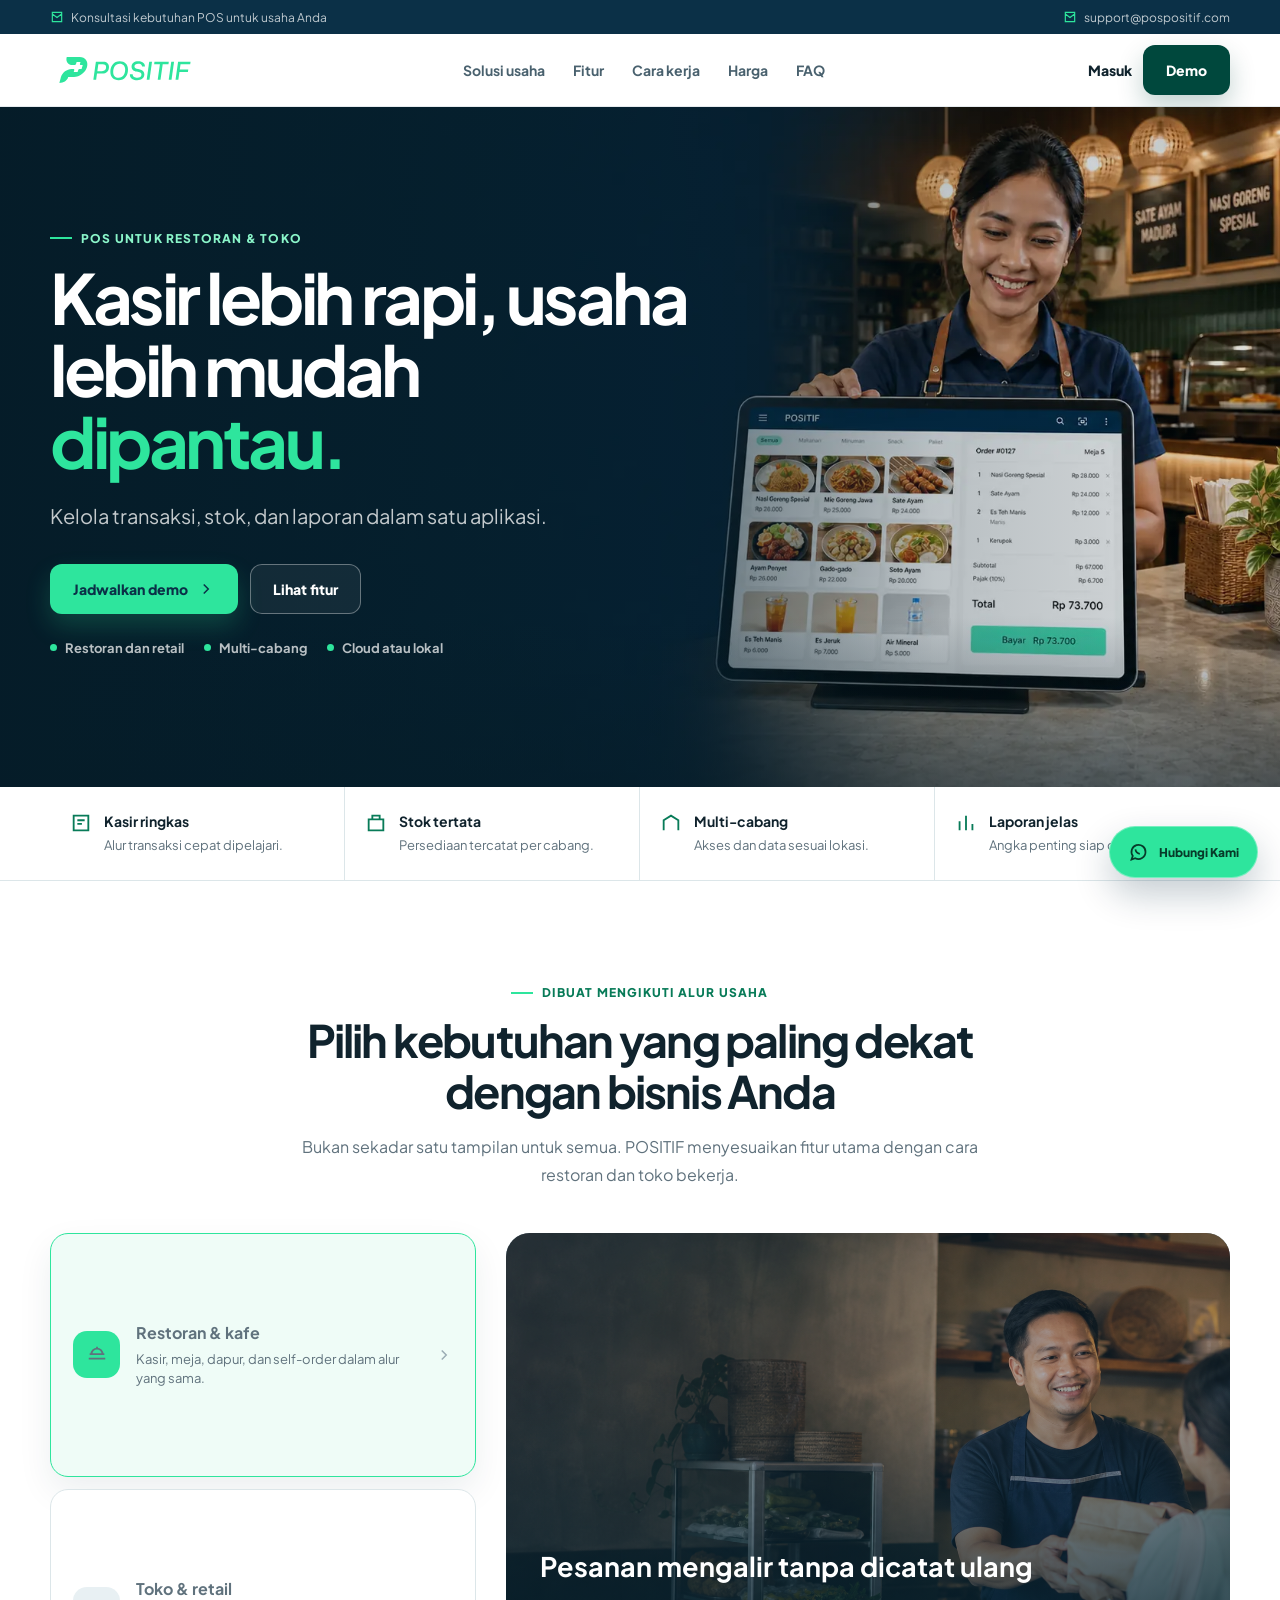
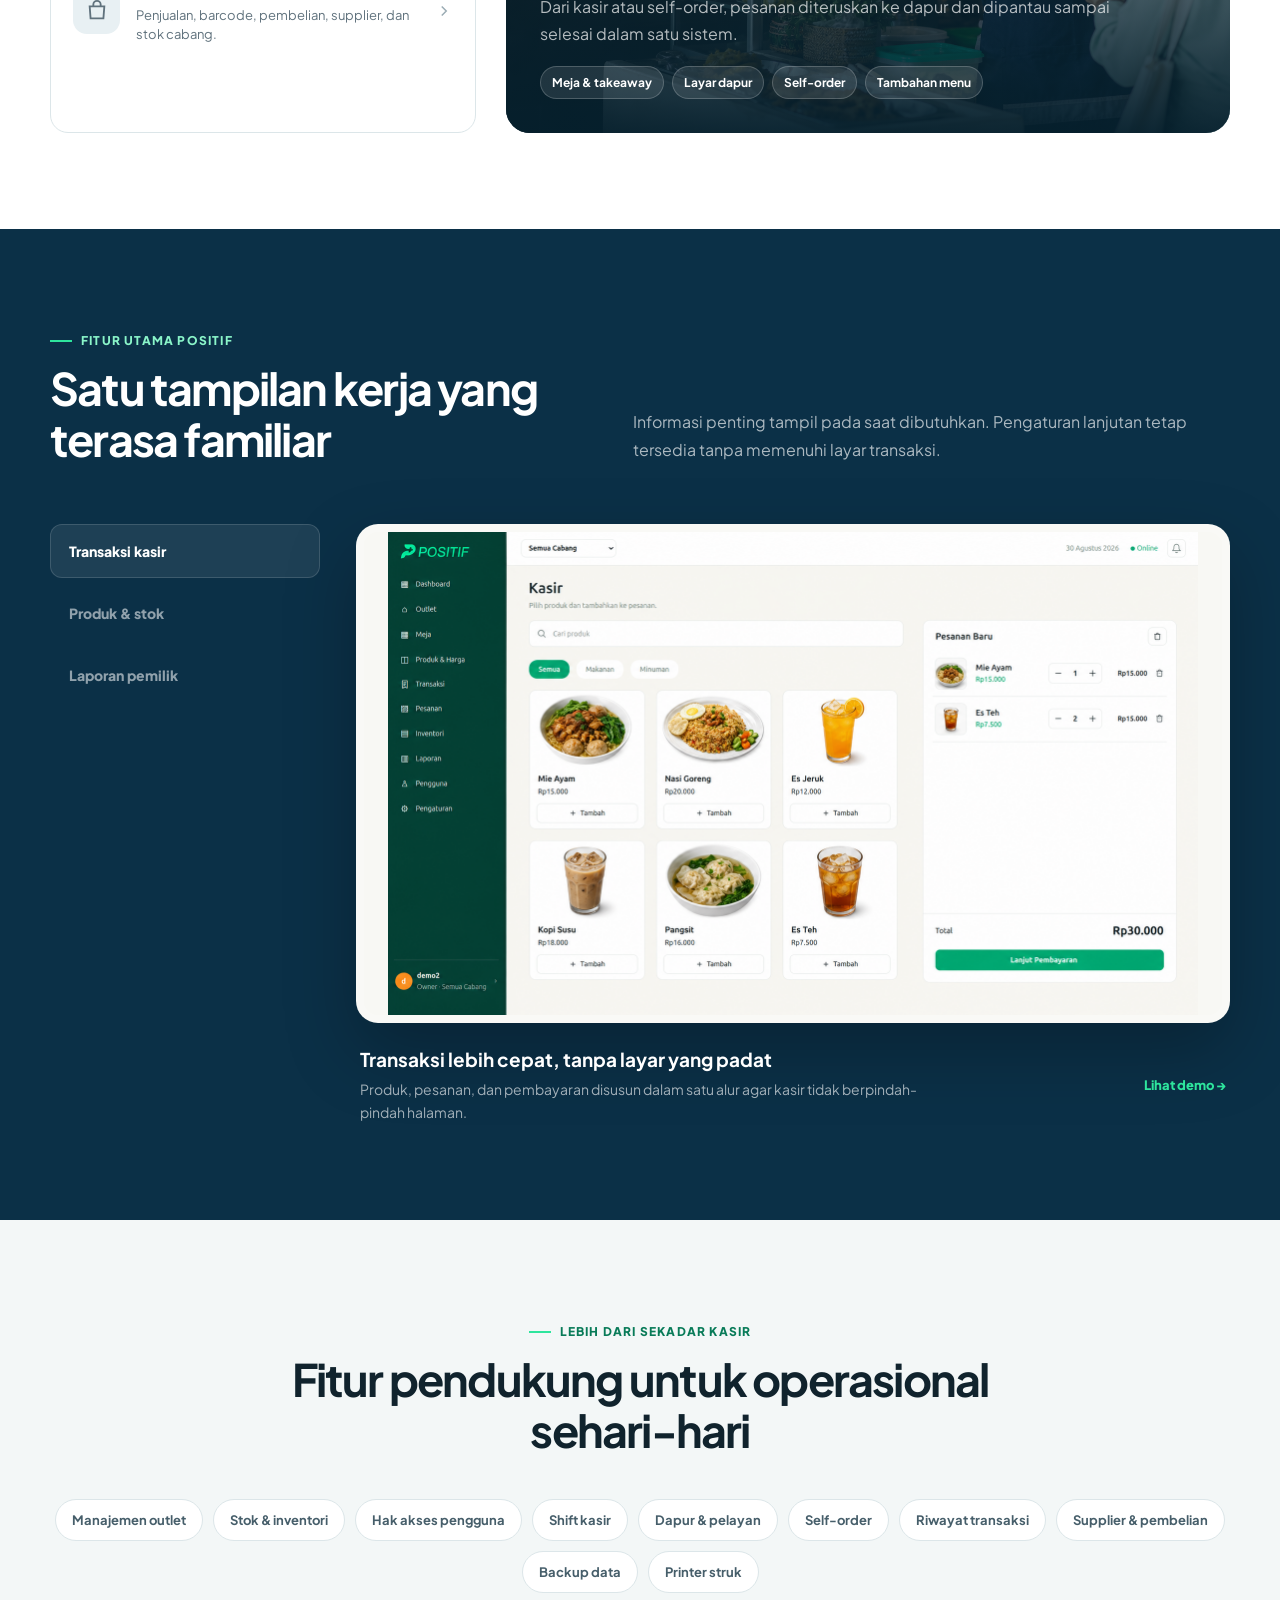
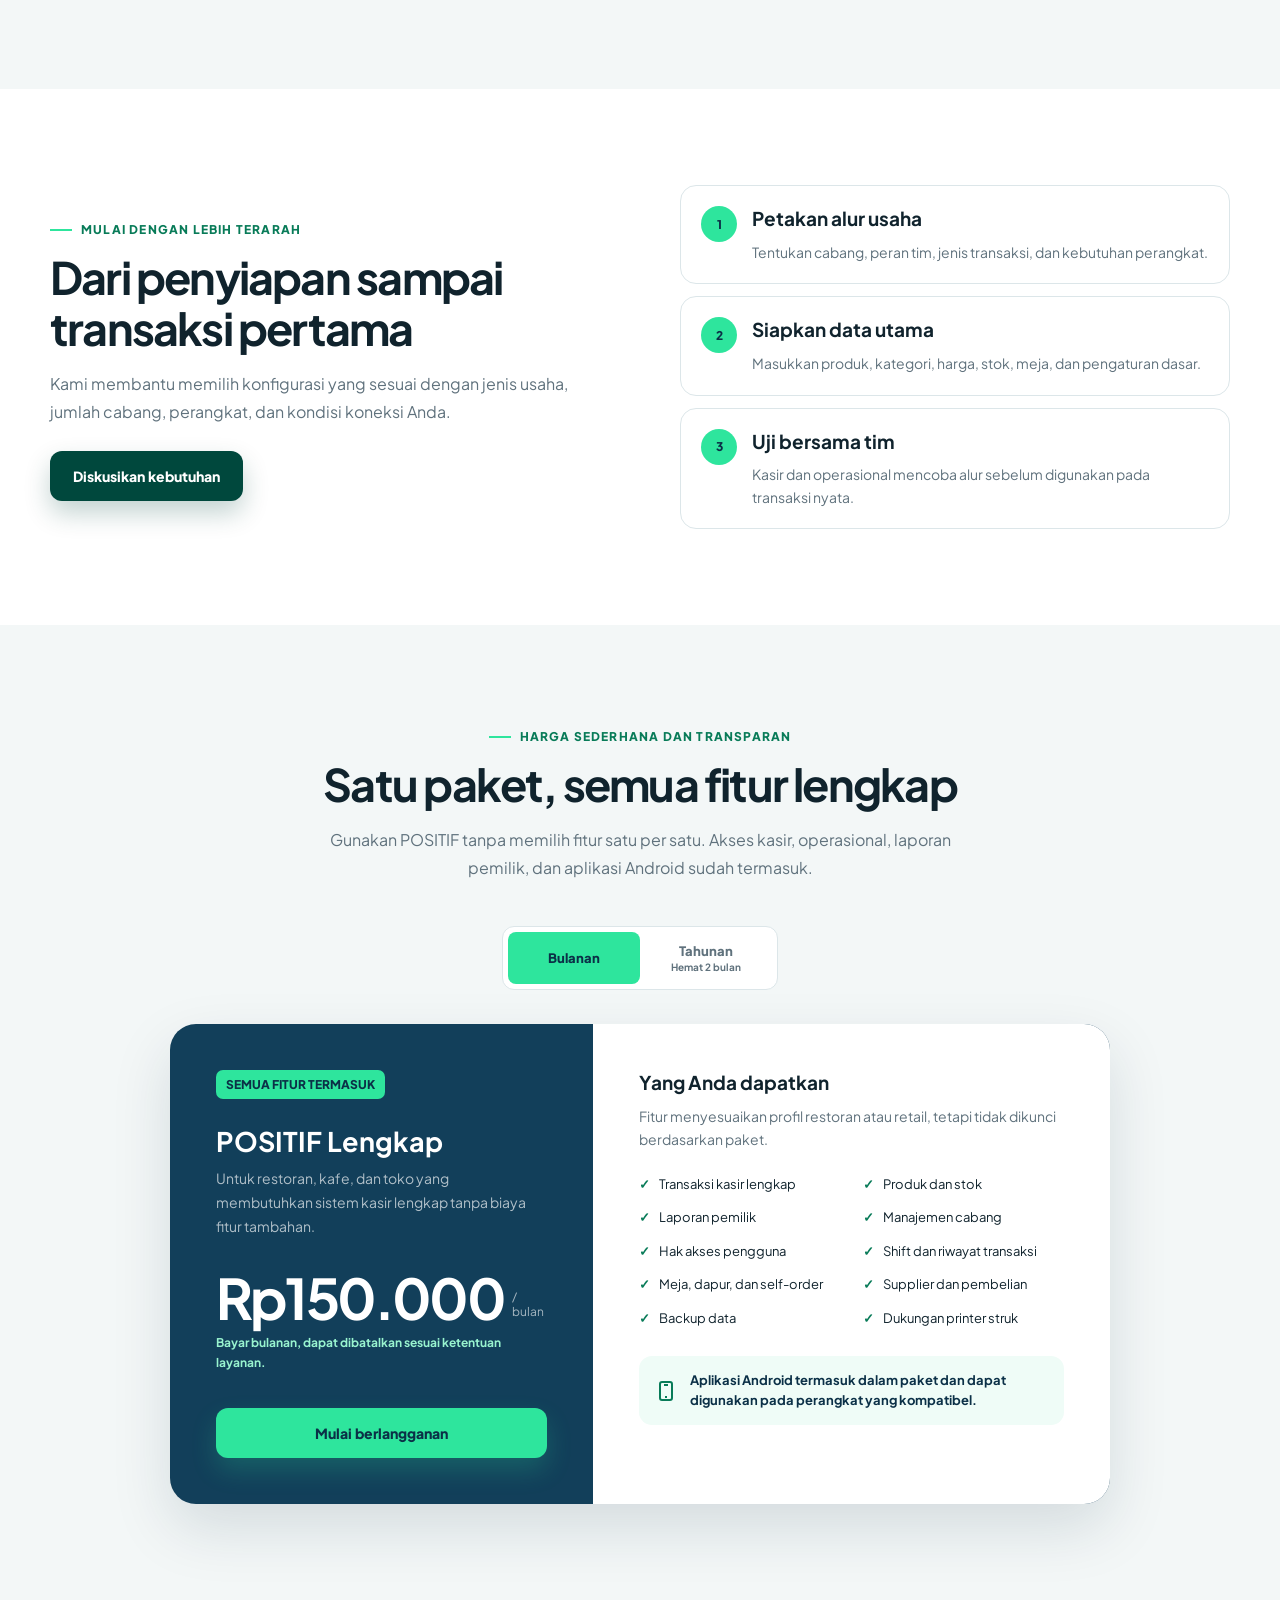
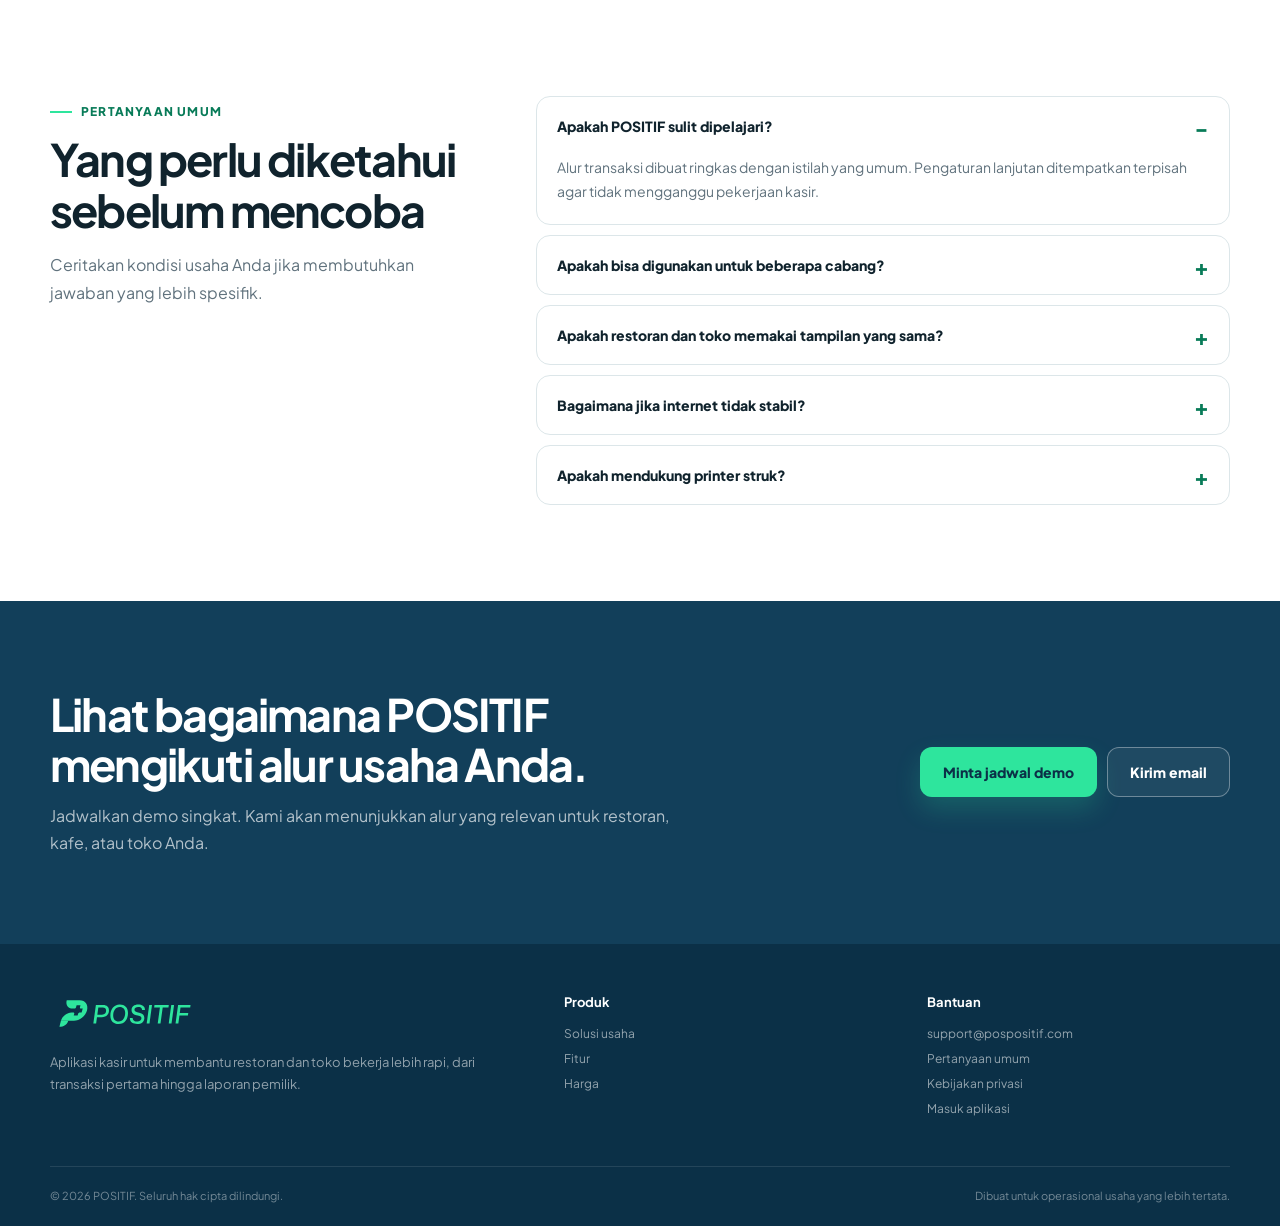
==== commit f6fead9f: "landing" ====
--- a/index.html
+++ b/index.html
@@ -11,7 +11,7 @@
     <link rel="preconnect" href="https://fonts.gstatic.com" crossorigin />
     <link href="https://fonts.googleapis.com/css2?family=Plus+Jakarta+Sans:wght@400;500;600;700;800&display=swap" rel="stylesheet" />
     <style>
-      :root { --navy:#123f5a; --navy-deep:#0b3047; --mint:#2ee59d; --mint-dark:#087b58; --ink:#10232d; --muted:#60727d; --line:#dce6e9; --soft:#f3f7f7; --white:#fff; --shadow:0 24px 60px rgba(7,42,62,.13); }
+      :root { --navy:#123f5a; --navy-deep:#0b3047; --mint:#2ee59d; --mint-dark:#087b58; --app-green:#00483d; --app-green-hover:#075c4d; --ink:#10232d; --muted:#60727d; --line:#dce6e9; --soft:#f3f7f7; --white:#fff; --shadow:0 24px 60px rgba(7,42,62,.13); }
       * { box-sizing:border-box; }
       html { scroll-behavior:smooth; scroll-padding-top:86px; }
       body { margin:0; color:var(--ink); background:var(--white); font-family:"Plus Jakarta Sans",sans-serif; -webkit-font-smoothing:antialiased; }
@@ -34,8 +34,10 @@
       .section-head.center .section-copy { margin-inline:auto; }
       .button { display:inline-flex; min-height:50px; align-items:center; justify-content:center; gap:9px; padding:0 22px; border:1px solid transparent; border-radius:12px; cursor:pointer; font-size:14px; font-weight:800; transition:transform .2s,background .2s,border-color .2s; }
       .button:hover { transform:translateY(-2px); }
-      .button-primary { color:var(--navy-deep); background:var(--mint); box-shadow:0 12px 26px rgba(46,229,157,.2); }
-      .button-primary:hover { background:#59ecb4; }
+      .button-primary { color:white; background:var(--app-green); box-shadow:0 12px 26px rgba(0,72,61,.24); }
+      .button-primary:hover { background:var(--app-green-hover); }
+      .hero .button-primary,.pricing-main .button-primary,.cta .button-primary { color:var(--navy-deep); background:var(--mint); border-color:transparent; box-shadow:0 12px 26px rgba(46,229,157,.2); }
+      .hero .button-primary:hover,.pricing-main .button-primary:hover,.cta .button-primary:hover { background:#59ecb4; }
       .button-outline { color:white; border-color:rgba(255,255,255,.35); background:rgba(255,255,255,.06); }
       .button-light { color:var(--navy-deep); background:white; border-color:var(--line); }
       .button svg { width:18px; height:18px; }
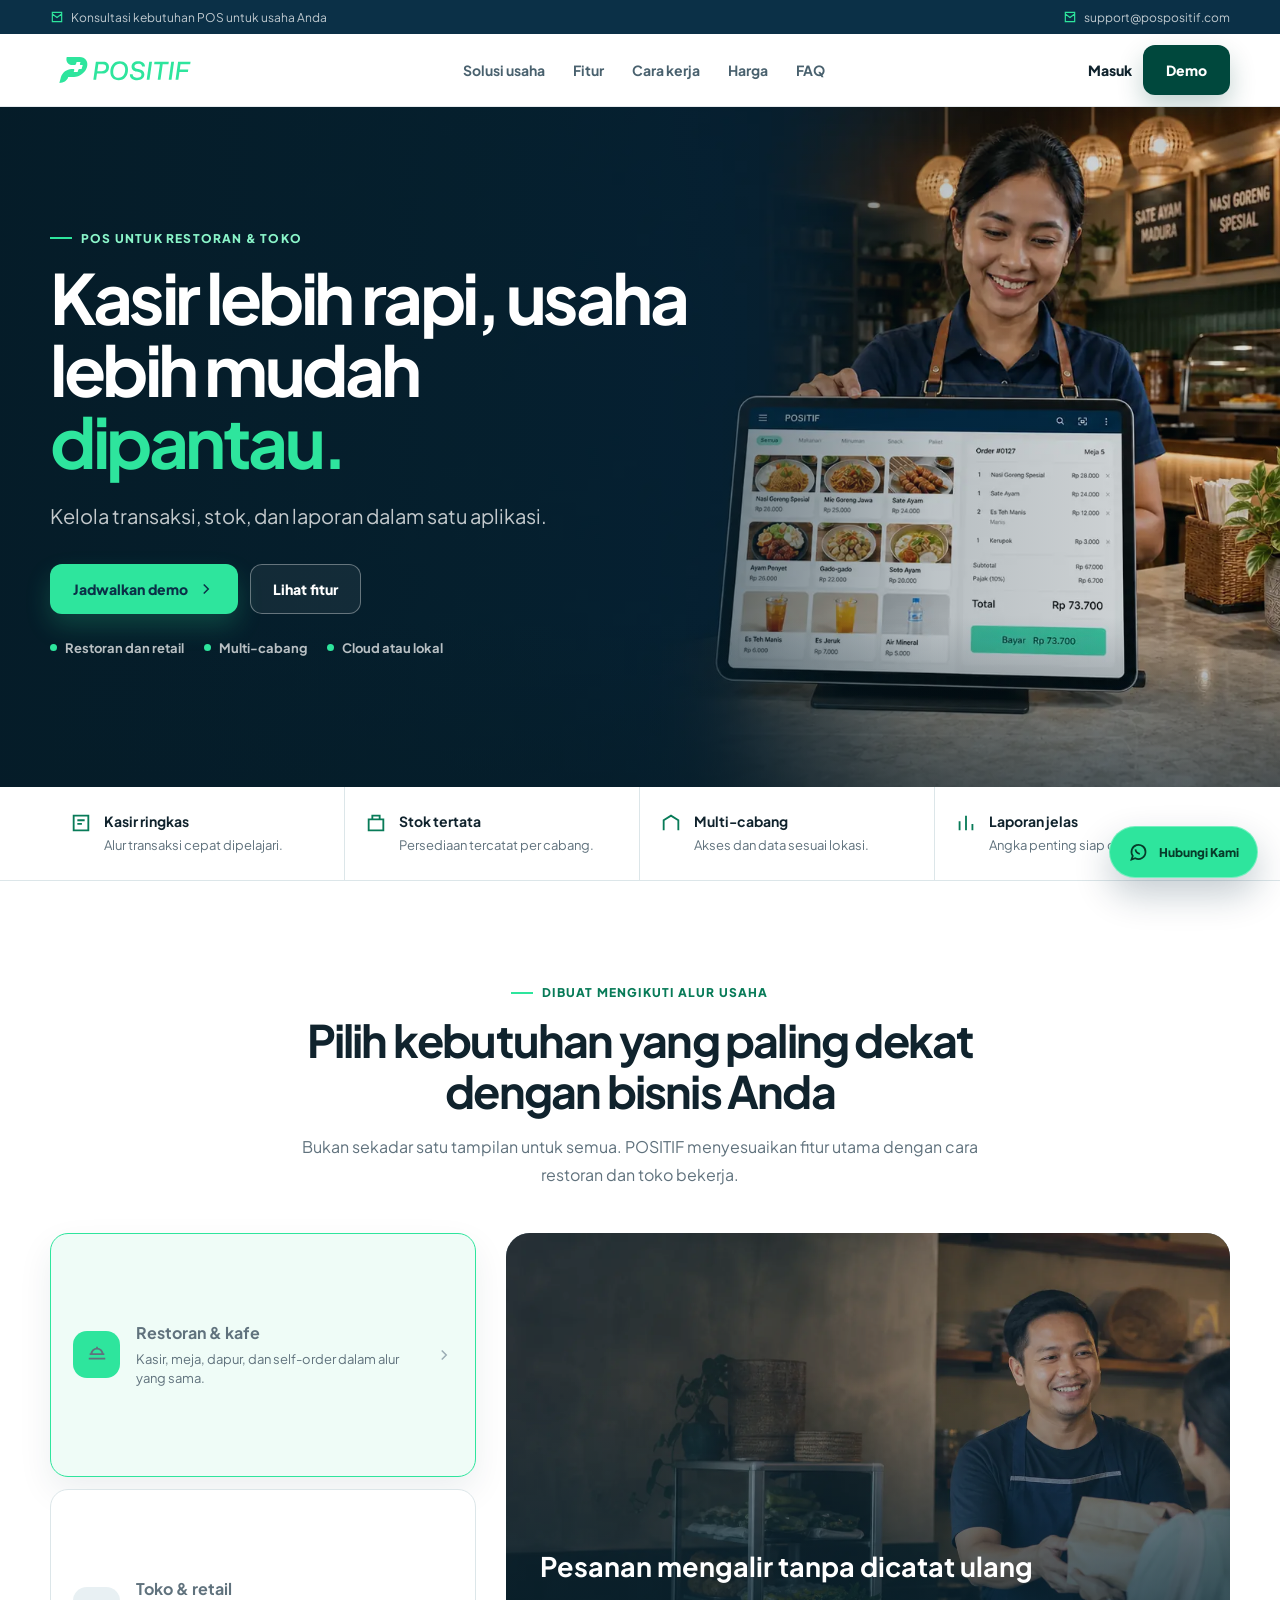
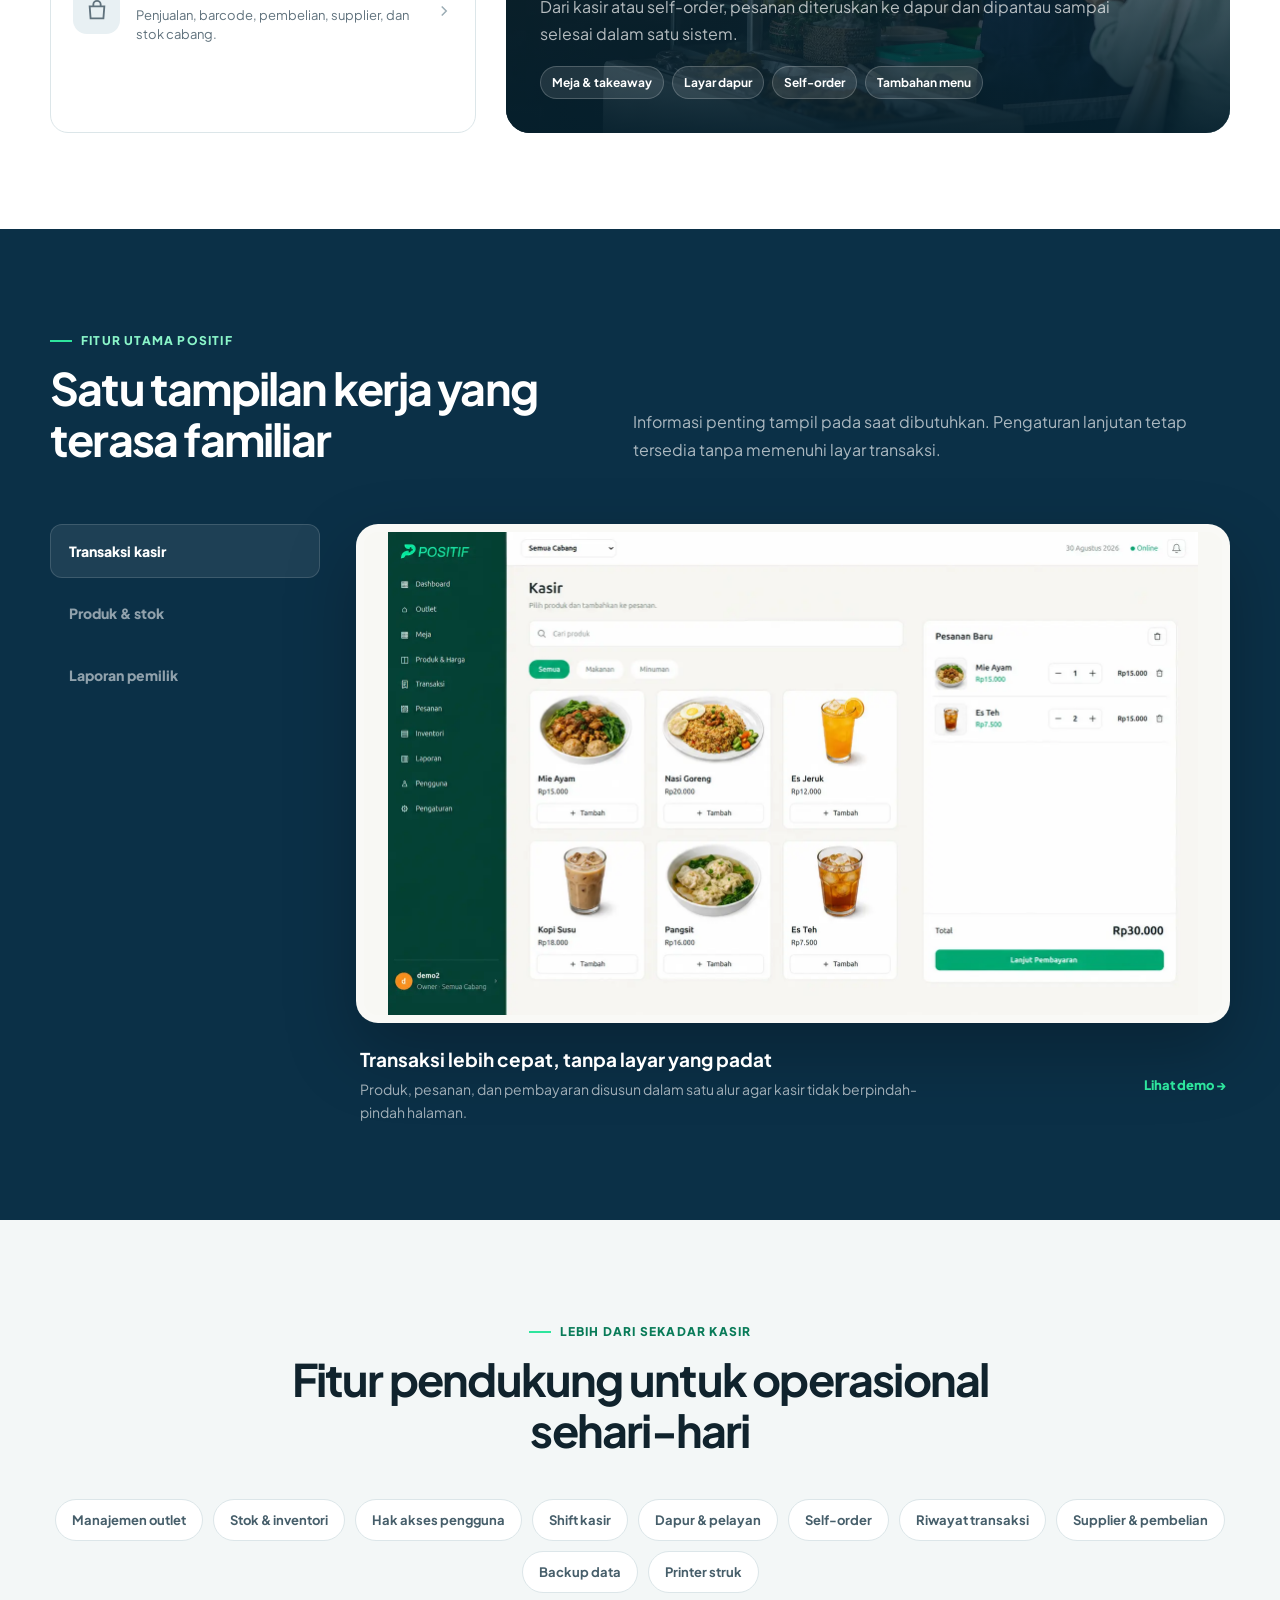
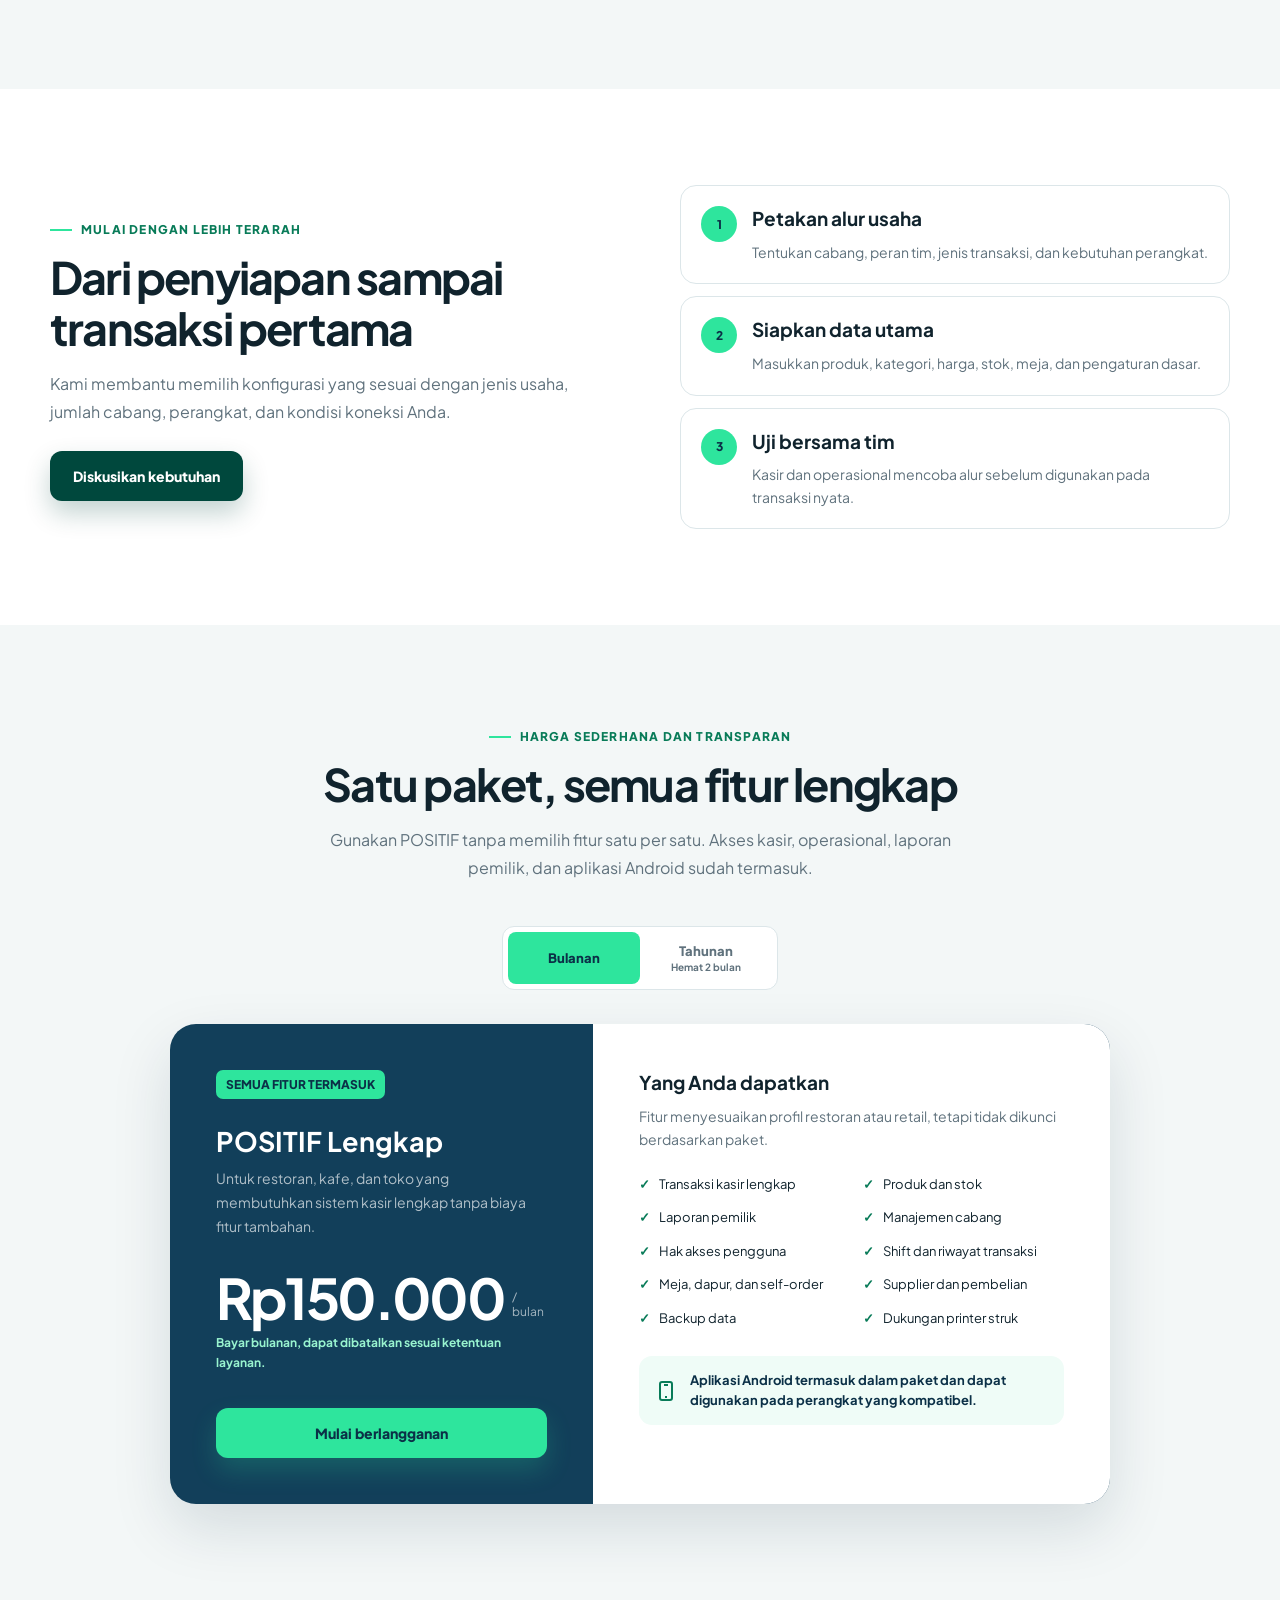
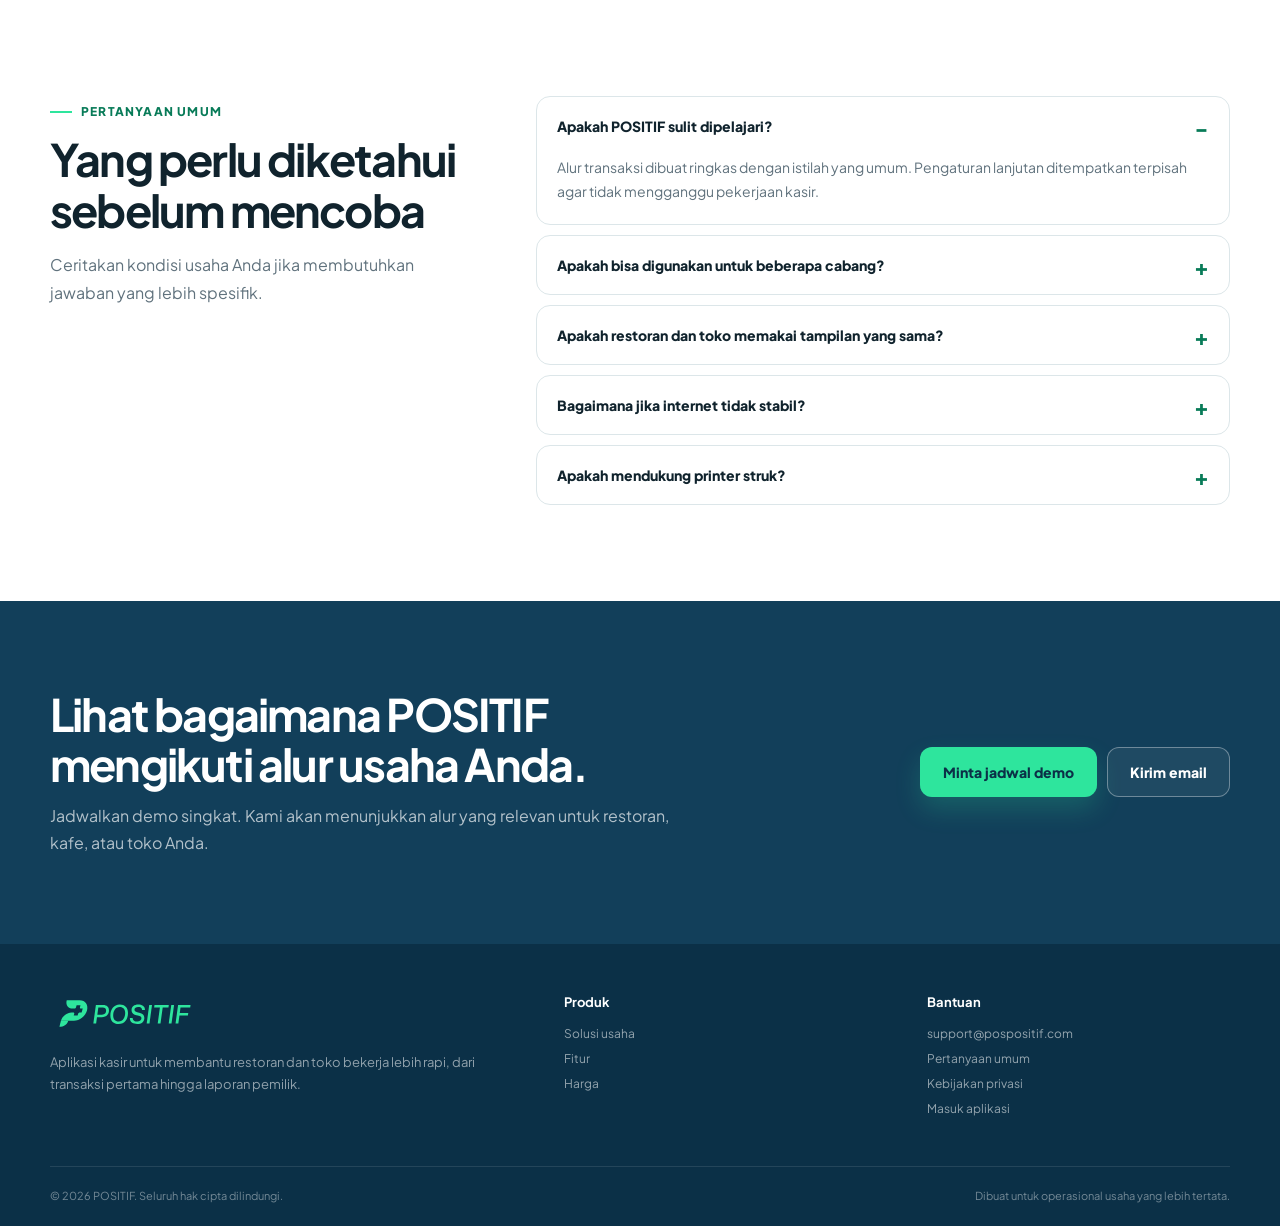
==== commit 814986b6: "landing" ====
--- a/index.html
+++ b/index.html
@@ -3,13 +3,80 @@
   <head>
     <meta charset="UTF-8" />
     <meta name="viewport" content="width=device-width, initial-scale=1" />
-    <title>POSITIF - Aplikasi Kasir untuk Restoran dan Toko</title>
-    <meta name="description" content="Kelola transaksi, produk, stok, cabang, dan laporan usaha dengan POSITIF, aplikasi kasir yang ringkas untuk restoran dan retail." />
+    <meta name="robots" content="index, follow, max-image-preview:large" />
+    <title>POSITIF — Aplikasi Kasir untuk Restoran dan Toko</title>
+    <meta name="description" content="Kelola transaksi, stok, cabang, dan laporan usaha dengan POSITIF, aplikasi kasir yang ringkas untuk restoran dan toko." />
+    <link rel="canonical" href="https://positifpos.com/" />
+    <meta property="og:type" content="website" />
+    <meta property="og:locale" content="id_ID" />
+    <meta property="og:site_name" content="POSITIF" />
+    <meta property="og:title" content="POSITIF — Aplikasi Kasir untuk Restoran dan Toko" />
+    <meta property="og:description" content="Kasir lebih rapi, usaha lebih mudah dipantau. Kelola transaksi, stok, cabang, dan laporan dalam satu aplikasi." />
+    <meta property="og:url" content="https://positifpos.com/" />
+    <meta property="og:image" content="https://positifpos.com/assets/og-positif.jpg" />
+    <meta property="og:image:secure_url" content="https://positifpos.com/assets/og-positif.jpg" />
+    <meta property="og:image:type" content="image/jpeg" />
+    <meta property="og:image:width" content="1200" />
+    <meta property="og:image:height" content="630" />
+    <meta property="og:image:alt" content="POSITIF, aplikasi kasir untuk restoran dan toko" />
+    <meta name="twitter:card" content="summary_large_image" />
+    <meta name="twitter:title" content="POSITIF — Aplikasi Kasir untuk Restoran dan Toko" />
+    <meta name="twitter:description" content="Kasir lebih rapi, usaha lebih mudah dipantau dalam satu aplikasi." />
+    <meta name="twitter:image" content="https://positifpos.com/assets/og-positif.jpg" />
+    <meta name="twitter:image:alt" content="POSITIF, aplikasi kasir untuk restoran dan toko" />
     <meta name="theme-color" content="#0b3047" />
     <link rel="icon" href="prototype/assets/logos/icon positif.svg" type="image/svg+xml" />
     <link rel="preconnect" href="https://fonts.googleapis.com" />
     <link rel="preconnect" href="https://fonts.gstatic.com" crossorigin />
     <link href="https://fonts.googleapis.com/css2?family=Plus+Jakarta+Sans:wght@400;500;600;700;800&display=swap" rel="stylesheet" />
+    <script type="application/ld+json">
+      {
+        "@context": "https://schema.org",
+        "@graph": [
+          {
+            "@type": "Organization",
+            "@id": "https://positifpos.com/#organization",
+            "name": "POSITIF",
+            "url": "https://positifpos.com/",
+            "logo": "https://positifpos.com/prototype/assets/logos/icon%20positif.svg",
+            "email": "support@pospositif.com",
+            "contactPoint": {
+              "@type": "ContactPoint",
+              "telephone": "+62-815-2928-2474",
+              "contactType": "sales and customer support",
+              "areaServed": "ID",
+              "availableLanguage": "id"
+            }
+          },
+          {
+            "@type": "WebSite",
+            "@id": "https://positifpos.com/#website",
+            "url": "https://positifpos.com/",
+            "name": "POSITIF",
+            "inLanguage": "id-ID",
+            "publisher": { "@id": "https://positifpos.com/#organization" }
+          },
+          {
+            "@type": "SoftwareApplication",
+            "@id": "https://positifpos.com/#software",
+            "name": "POSITIF",
+            "url": "https://positifpos.com/",
+            "description": "Aplikasi kasir untuk restoran, kafe, dan toko dengan transaksi, stok, cabang, dan laporan dalam satu sistem.",
+            "applicationCategory": "BusinessApplication",
+            "operatingSystem": "Web, Android, Windows",
+            "inLanguage": "id-ID",
+            "image": "https://positifpos.com/assets/og-positif.jpg",
+            "publisher": { "@id": "https://positifpos.com/#organization" },
+            "offers": {
+              "@type": "Offer",
+              "price": "150000",
+              "priceCurrency": "IDR",
+              "url": "https://positifpos.com/#paket"
+            }
+          }
+        ]
+      }
+    </script>
     <style>
       :root { --navy:#123f5a; --navy-deep:#0b3047; --mint:#2ee59d; --mint-dark:#087b58; --app-green:#00483d; --app-green-hover:#075c4d; --ink:#10232d; --muted:#60727d; --line:#dce6e9; --soft:#f3f7f7; --white:#fff; --shadow:0 24px 60px rgba(7,42,62,.13); }
       * { box-sizing:border-box; }
@@ -251,10 +318,10 @@
     <div class="contact-bar"><div class="container contact-inner"><span><svg viewBox="0 0 24 24" fill="none" stroke="currentColor" stroke-width="2"><path d="M4 4h16v16H4zM4 7l8 6 8-6" /></svg>Konsultasi kebutuhan POS untuk usaha Anda</span><a href="mailto:support@pospositif.com"><svg viewBox="0 0 24 24" fill="none" stroke="currentColor" stroke-width="2"><path d="M4 4h16v16H4zM4 7l8 6 8-6" /></svg>support@pospositif.com</a></div></div>
     <header class="site-header"><div class="container nav"><a class="brand" href="index.html" aria-label="POSITIF, kembali ke beranda"><img src="prototype/assets/logos/positif horizontal.svg" alt="POSITIF" /></a><nav class="nav-links" id="mainNav" aria-label="Navigasi utama"><a href="#solusi">Solusi usaha</a><a href="#fitur">Fitur</a><a href="#cara-kerja">Cara kerja</a><a href="#paket">Harga</a><a href="#faq">FAQ</a></nav><div class="nav-actions"><a class="nav-login" href="https://pos.povstudio.id/login">Masuk</a><a class="button button-primary" href="#kontak">Demo</a></div><button class="menu-toggle" id="menuToggle" type="button" aria-label="Buka menu" aria-expanded="false"><svg viewBox="0 0 24 24" fill="none" stroke="currentColor" stroke-width="2"><path d="M4 7h16M4 12h16M4 17h16" /></svg></button></div></header>
     <main>
-      <section class="hero" id="beranda"><img class="hero-media" src="assets/positif-pos-hero-v3.webp" alt="Kasir restoran menggunakan aplikasi POSITIF pada tablet" /><div class="container hero-inner"><div class="hero-copy"><p class="eyebrow">POS untuk restoran & toko</p><h1>Kasir lebih rapi, usaha lebih mudah <span>dipantau.</span></h1><p class="lead">Kelola transaksi, stok, dan laporan dalam satu aplikasi.</p><div class="hero-actions"><a class="button button-primary" href="#kontak">Jadwalkan demo <svg viewBox="0 0 24 24" fill="none" stroke="currentColor" stroke-width="2"><path d="m9 18 6-6-6-6" /></svg></a><a class="button button-outline" href="#fitur">Lihat fitur</a></div><div class="hero-notes"><span><i></i>Restoran dan retail</span><span><i></i>Multi-cabang</span><span><i></i>Cloud atau lokal</span></div></div></div></section>
+      <section class="hero" id="beranda"><img class="hero-media" src="assets/positif-pos-hero-v3.webp" alt="Kasir restoran menggunakan aplikasi POSITIF pada tablet" width="1672" height="941" fetchpriority="high" decoding="async" /><div class="container hero-inner"><div class="hero-copy"><p class="eyebrow">POS untuk restoran & toko</p><h1>Kasir lebih rapi, usaha lebih mudah <span>dipantau.</span></h1><p class="lead">Kelola transaksi, stok, dan laporan dalam satu aplikasi.</p><div class="hero-actions"><a class="button button-primary" href="#kontak">Jadwalkan demo <svg viewBox="0 0 24 24" fill="none" stroke="currentColor" stroke-width="2"><path d="m9 18 6-6-6-6" /></svg></a><a class="button button-outline" href="#fitur">Lihat fitur</a></div><div class="hero-notes"><span><i></i>Restoran dan retail</span><span><i></i>Multi-cabang</span><span><i></i>Cloud atau lokal</span></div></div></div></section>
       <section class="value-bar"><div class="container value-grid"><div class="value"><svg viewBox="0 0 24 24" fill="none" stroke="currentColor" stroke-width="2"><path d="M4 4h16v16H4zM8 9h8M8 13h5" /></svg><div><b>Kasir ringkas</b><span>Alur transaksi cepat dipelajari.</span></div></div><div class="value"><svg viewBox="0 0 24 24" fill="none" stroke="currentColor" stroke-width="2"><path d="M4 8h16v12H4zM8 8V4h8v4" /></svg><div><b>Stok tertata</b><span>Persediaan tercatat per cabang.</span></div></div><div class="value"><svg viewBox="0 0 24 24" fill="none" stroke="currentColor" stroke-width="2"><path d="M4 20V9l8-5 8 5v11" /></svg><div><b>Multi-cabang</b><span>Akses dan data sesuai lokasi.</span></div></div><div class="value"><svg viewBox="0 0 24 24" fill="none" stroke="currentColor" stroke-width="2"><path d="M5 20V10M12 20V4M19 20v-7" /></svg><div><b>Laporan jelas</b><span>Angka penting siap ditinjau.</span></div></div></div></section>
-      <section class="section" id="solusi"><div class="container"><div class="section-head center"><p class="eyebrow">Dibuat mengikuti alur usaha</p><h2>Pilih kebutuhan yang paling dekat dengan bisnis Anda</h2><p class="section-copy">Bukan sekadar satu tampilan untuk semua. POSITIF menyesuaikan fitur utama dengan cara restoran dan toko bekerja.</p></div><div class="merchant-layout"><div class="merchant-tabs"><button class="merchant-tab active" type="button" data-merchant="restaurant"><span class="tab-icon"><svg viewBox="0 0 24 24" fill="none" stroke="currentColor" stroke-width="2"><path d="M4 11h16M6 11a6 6 0 0 1 12 0M3 16h18M12 5V3" /></svg></span><span><b>Restoran & kafe</b>Kasir, meja, dapur, dan self-order dalam alur yang sama.</span><svg viewBox="0 0 24 24" fill="none" stroke="currentColor" stroke-width="2"><path d="m9 18 6-6-6-6" /></svg></button><button class="merchant-tab" type="button" data-merchant="retail"><span class="tab-icon"><svg viewBox="0 0 24 24" fill="none" stroke="currentColor" stroke-width="2"><path d="M4 7h16l-1 13H5L4 7ZM8 7V5a4 4 0 0 1 8 0v2" /></svg></span><span><b>Toko & retail</b>Penjualan, barcode, pembelian, supplier, dan stok cabang.</span><svg viewBox="0 0 24 24" fill="none" stroke="currentColor" stroke-width="2"><path d="m9 18 6-6-6-6" /></svg></button></div><div class="merchant-visual"><img src="assets/positif-hero-merchant.png" alt="Operasional restoran" /><div class="merchant-caption"><h3 id="merchantTitle">Pesanan mengalir tanpa dicatat ulang</h3><p id="merchantCopy">Dari kasir atau self-order, pesanan diteruskan ke dapur dan dipantau sampai selesai dalam satu sistem.</p><div class="tag-list" id="merchantTags"><span>Meja & takeaway</span><span>Layar dapur</span><span>Self-order</span><span>Tambahan menu</span></div></div></div></div></div></section>
-      <section class="section showcase" id="fitur"><div class="container"><div class="section-head"><div><p class="eyebrow">Fitur utama POSITIF</p><h2>Satu tampilan kerja yang terasa familiar</h2></div><p class="section-copy">Informasi penting tampil pada saat dibutuhkan. Pengaturan lanjutan tetap tersedia tanpa memenuhi layar transaksi.</p></div><div class="showcase-grid"><div class="feature-nav"><button class="feature-tab active" type="button" data-feature="Kasir">Transaksi kasir</button><button class="feature-tab" type="button" data-feature="Stok">Produk & stok</button><button class="feature-tab" type="button" data-feature="Laporan">Laporan pemilik</button></div><div><div class="app-window"><img class="feature-image" id="featureImage" src="assets/feature-kasir.png" alt="Tampilan transaksi kasir POSITIF" width="1624" height="968" /></div><div class="feature-summary"><div><h3 id="featureTitle">Transaksi lebih cepat, tanpa layar yang padat</h3><p id="featureCopy">Produk, pesanan, dan pembayaran disusun dalam satu alur agar kasir tidak berpindah-pindah halaman.</p></div><a href="#kontak">Lihat demo →</a></div></div></div></div></section>
+      <section class="section" id="solusi"><div class="container"><div class="section-head center"><p class="eyebrow">Dibuat mengikuti alur usaha</p><h2>Pilih kebutuhan yang paling dekat dengan bisnis Anda</h2><p class="section-copy">Bukan sekadar satu tampilan untuk semua. POSITIF menyesuaikan fitur utama dengan cara restoran dan toko bekerja.</p></div><div class="merchant-layout"><div class="merchant-tabs"><button class="merchant-tab active" type="button" data-merchant="restaurant"><span class="tab-icon"><svg viewBox="0 0 24 24" fill="none" stroke="currentColor" stroke-width="2"><path d="M4 11h16M6 11a6 6 0 0 1 12 0M3 16h18M12 5V3" /></svg></span><span><b>Restoran & kafe</b>Kasir, meja, dapur, dan self-order dalam alur yang sama.</span><svg viewBox="0 0 24 24" fill="none" stroke="currentColor" stroke-width="2"><path d="m9 18 6-6-6-6" /></svg></button><button class="merchant-tab" type="button" data-merchant="retail"><span class="tab-icon"><svg viewBox="0 0 24 24" fill="none" stroke="currentColor" stroke-width="2"><path d="M4 7h16l-1 13H5L4 7ZM8 7V5a4 4 0 0 1 8 0v2" /></svg></span><span><b>Toko & retail</b>Penjualan, barcode, pembelian, supplier, dan stok cabang.</span><svg viewBox="0 0 24 24" fill="none" stroke="currentColor" stroke-width="2"><path d="m9 18 6-6-6-6" /></svg></button></div><div class="merchant-visual"><img src="assets/positif-hero-merchant.webp" alt="Operasional restoran" width="1672" height="941" loading="lazy" decoding="async" /><div class="merchant-caption"><h3 id="merchantTitle">Pesanan mengalir tanpa dicatat ulang</h3><p id="merchantCopy">Dari kasir atau self-order, pesanan diteruskan ke dapur dan dipantau sampai selesai dalam satu sistem.</p><div class="tag-list" id="merchantTags"><span>Meja & takeaway</span><span>Layar dapur</span><span>Self-order</span><span>Tambahan menu</span></div></div></div></div></div></section>
+      <section class="section showcase" id="fitur"><div class="container"><div class="section-head"><div><p class="eyebrow">Fitur utama POSITIF</p><h2>Satu tampilan kerja yang terasa familiar</h2></div><p class="section-copy">Informasi penting tampil pada saat dibutuhkan. Pengaturan lanjutan tetap tersedia tanpa memenuhi layar transaksi.</p></div><div class="showcase-grid"><div class="feature-nav"><button class="feature-tab active" type="button" data-feature="Kasir">Transaksi kasir</button><button class="feature-tab" type="button" data-feature="Stok">Produk & stok</button><button class="feature-tab" type="button" data-feature="Laporan">Laporan pemilik</button></div><div><div class="app-window"><img class="feature-image" id="featureImage" src="assets/feature-kasir.webp" alt="Tampilan transaksi kasir POSITIF" width="1624" height="968" loading="lazy" decoding="async" /></div><div class="feature-summary"><div><h3 id="featureTitle">Transaksi lebih cepat, tanpa layar yang padat</h3><p id="featureCopy">Produk, pesanan, dan pembayaran disusun dalam satu alur agar kasir tidak berpindah-pindah halaman.</p></div><a href="#kontak">Lihat demo →</a></div></div></div></div></section>
       <section class="section soft"><div class="container"><div class="section-head center"><p class="eyebrow">Lebih dari sekadar kasir</p><h2>Fitur pendukung untuk operasional sehari-hari</h2></div><div class="feature-pills"><span>Manajemen outlet</span><span>Stok & inventori</span><span>Hak akses pengguna</span><span>Shift kasir</span><span>Dapur & pelayan</span><span>Self-order</span><span>Riwayat transaksi</span><span>Supplier & pembelian</span><span>Backup data</span><span>Printer struk</span></div></div></section>
       <section class="section" id="cara-kerja"><div class="container workflow-grid"><div class="workflow-copy"><p class="eyebrow">Mulai dengan lebih terarah</p><h2>Dari penyiapan sampai transaksi pertama</h2><p class="section-copy">Kami membantu memilih konfigurasi yang sesuai dengan jenis usaha, jumlah cabang, perangkat, dan kondisi koneksi Anda.</p><a class="button button-primary" href="#kontak">Diskusikan kebutuhan</a></div><div class="workflow-cards"><article class="workflow-card"><div class="workflow-number">1</div><div><h3>Petakan alur usaha</h3><p>Tentukan cabang, peran tim, jenis transaksi, dan kebutuhan perangkat.</p></div></article><article class="workflow-card"><div class="workflow-number">2</div><div><h3>Siapkan data utama</h3><p>Masukkan produk, kategori, harga, stok, meja, dan pengaturan dasar.</p></div></article><article class="workflow-card"><div class="workflow-number">3</div><div><h3>Uji bersama tim</h3><p>Kasir dan operasional mencoba alur sebelum digunakan pada transaksi nyata.</p></div></article></div></div></section>
       <section class="section soft" id="paket"><div class="container"><div class="section-head center"><p class="eyebrow">Harga sederhana dan transparan</p><h2>Satu paket, semua fitur lengkap</h2><p class="section-copy">Gunakan POSITIF tanpa memilih fitur satu per satu. Akses kasir, operasional, laporan pemilik, dan aplikasi Android sudah termasuk.</p></div><div class="billing-toggle" role="group" aria-label="Pilih periode pembayaran"><button class="billing-button active" type="button" data-billing="monthly">Bulanan</button><button class="billing-button" type="button" data-billing="yearly">Tahunan<small>Hemat 2 bulan</small></button></div><article class="pricing-card"><div class="pricing-main"><span class="package-label">Semua fitur termasuk</span><h3>POSITIF Lengkap</h3><p>Untuk restoran, kafe, dan toko yang membutuhkan sistem kasir lengkap tanpa biaya fitur tambahan.</p><div class="price"><strong id="priceValue">Rp150.000</strong><span id="pricePeriod">/ bulan</span></div><p class="price-note" id="priceNote">Bayar bulanan, dapat dibatalkan sesuai ketentuan layanan.</p><a class="button button-primary" id="pricingCta" href="https://wa.me/6281529282474?text=Halo%20POSITIF%2C%20saya%20ingin%20mulai%20berlangganan%20paket%20bulanan.%20Mohon%20informasi%20langkah%20selanjutnya." target="_blank" rel="noopener noreferrer">Mulai berlangganan</a></div><div class="pricing-features"><h3>Yang Anda dapatkan</h3><p>Fitur menyesuaikan profil restoran atau retail, tetapi tidak dikunci berdasarkan paket.</p><ul class="package-list"><li>Transaksi kasir lengkap</li><li>Produk dan stok</li><li>Laporan pemilik</li><li>Manajemen cabang</li><li>Hak akses pengguna</li><li>Shift dan riwayat transaksi</li><li>Meja, dapur, dan self-order</li><li>Supplier dan pembelian</li><li>Backup data</li><li>Dukungan printer struk</li></ul><div class="android-note"><svg viewBox="0 0 24 24" fill="none" stroke="currentColor" stroke-width="2"><rect x="6" y="3" width="12" height="18" rx="2" /><path d="M10 6h4M11 18h2" /></svg><span>Aplikasi Android termasuk dalam paket dan dapat digunakan pada perangkat yang kompatibel.</span></div></div></article></div></section>
@@ -270,7 +337,7 @@
       mainNav.addEventListener('click', () => { mainNav.classList.remove('open'); menuToggle.setAttribute('aria-expanded', 'false') })
       const merchantContent = { restaurant: { title:'Pesanan mengalir tanpa dicatat ulang', copy:'Dari kasir atau self-order, pesanan diteruskan ke dapur dan dipantau sampai selesai dalam satu sistem.', tags:['Meja & takeaway','Layar dapur','Self-order','Tambahan menu'] }, retail: { title:'Stok bergerak bersama transaksi', copy:'Penjualan, penerimaan barang, dan penyesuaian stok tercatat berdasarkan cabang agar jumlah persediaan lebih mudah ditelusuri.', tags:['Barcode','Stok cabang','Supplier','Pembelian barang'] } }
       document.querySelectorAll('.merchant-tab').forEach((tab) => tab.addEventListener('click', () => { document.querySelectorAll('.merchant-tab').forEach((item) => item.classList.remove('active')); tab.classList.add('active'); const data=merchantContent[tab.dataset.merchant]; document.getElementById('merchantTitle').textContent=data.title; document.getElementById('merchantCopy').textContent=data.copy; document.getElementById('merchantTags').innerHTML=data.tags.map((tag)=>`<span>${tag}</span>`).join('') }))
-      const featureContent = { Kasir:{ image:'assets/feature-kasir.png', alt:'Tampilan transaksi kasir POSITIF', title:'Transaksi lebih cepat, tanpa layar yang padat', copy:'Produk, pesanan, dan pembayaran disusun dalam satu alur agar kasir tidak berpindah-pindah halaman.' }, Stok:{ image:'assets/feature-inventori.png', alt:'Tampilan inventori POSITIF', title:'Stok per cabang lebih mudah ditelusuri', copy:'Lihat jumlah tersedia, batas minimum, dan status persediaan dari satu halaman yang terarah.' }, Laporan:{ image:'assets/feature-laporan.png', alt:'Tampilan laporan penjualan POSITIF', title:'Angka penting siap untuk keputusan', copy:'Tinjau penjualan bersih, transaksi, produk terlaris, dan performa usaha tanpa menghitung ulang.' } }
+      const featureContent = { Kasir:{ image:'assets/feature-kasir.webp', alt:'Tampilan transaksi kasir POSITIF', title:'Transaksi lebih cepat, tanpa layar yang padat', copy:'Produk, pesanan, dan pembayaran disusun dalam satu alur agar kasir tidak berpindah-pindah halaman.' }, Stok:{ image:'assets/feature-inventori.webp', alt:'Tampilan inventori POSITIF', title:'Stok per cabang lebih mudah ditelusuri', copy:'Lihat jumlah tersedia, batas minimum, dan status persediaan dari satu halaman yang terarah.' }, Laporan:{ image:'assets/feature-laporan.webp', alt:'Tampilan laporan penjualan POSITIF', title:'Angka penting siap untuk keputusan', copy:'Tinjau penjualan bersih, transaksi, produk terlaris, dan performa usaha tanpa menghitung ulang.' } }
       document.querySelectorAll('.feature-tab').forEach((tab) => tab.addEventListener('click', () => { document.querySelectorAll('.feature-tab').forEach((item) => item.classList.remove('active')); tab.classList.add('active'); const data=featureContent[tab.dataset.feature]; const image=document.getElementById('featureImage'); image.src=data.image; image.alt=data.alt; document.getElementById('featureTitle').textContent=data.title; document.getElementById('featureCopy').textContent=data.copy }))
       const billingContent = { monthly:{ value:'Rp150.000', period:'/ bulan', note:'Bayar bulanan, dapat dibatalkan sesuai ketentuan layanan.', plan:'bulanan' }, yearly:{ value:'Rp1.500.000', period:'/ tahun', note:'Setara Rp125.000 per bulan — hemat Rp300.000 setahun.', plan:'tahunan' } }
       document.querySelectorAll('.billing-button').forEach((button) => button.addEventListener('click', () => { document.querySelectorAll('.billing-button').forEach((item) => item.classList.remove('active')); button.classList.add('active'); const data=billingContent[button.dataset.billing]; document.getElementById('priceValue').textContent=data.value; document.getElementById('pricePeriod').textContent=data.period; document.getElementById('priceNote').textContent=data.note; document.getElementById('pricingCta').href=`https://wa.me/6281529282474?text=${encodeURIComponent(`Halo POSITIF, saya ingin mulai berlangganan paket ${data.plan}. Mohon informasi langkah selanjutnya.`)}` }))
